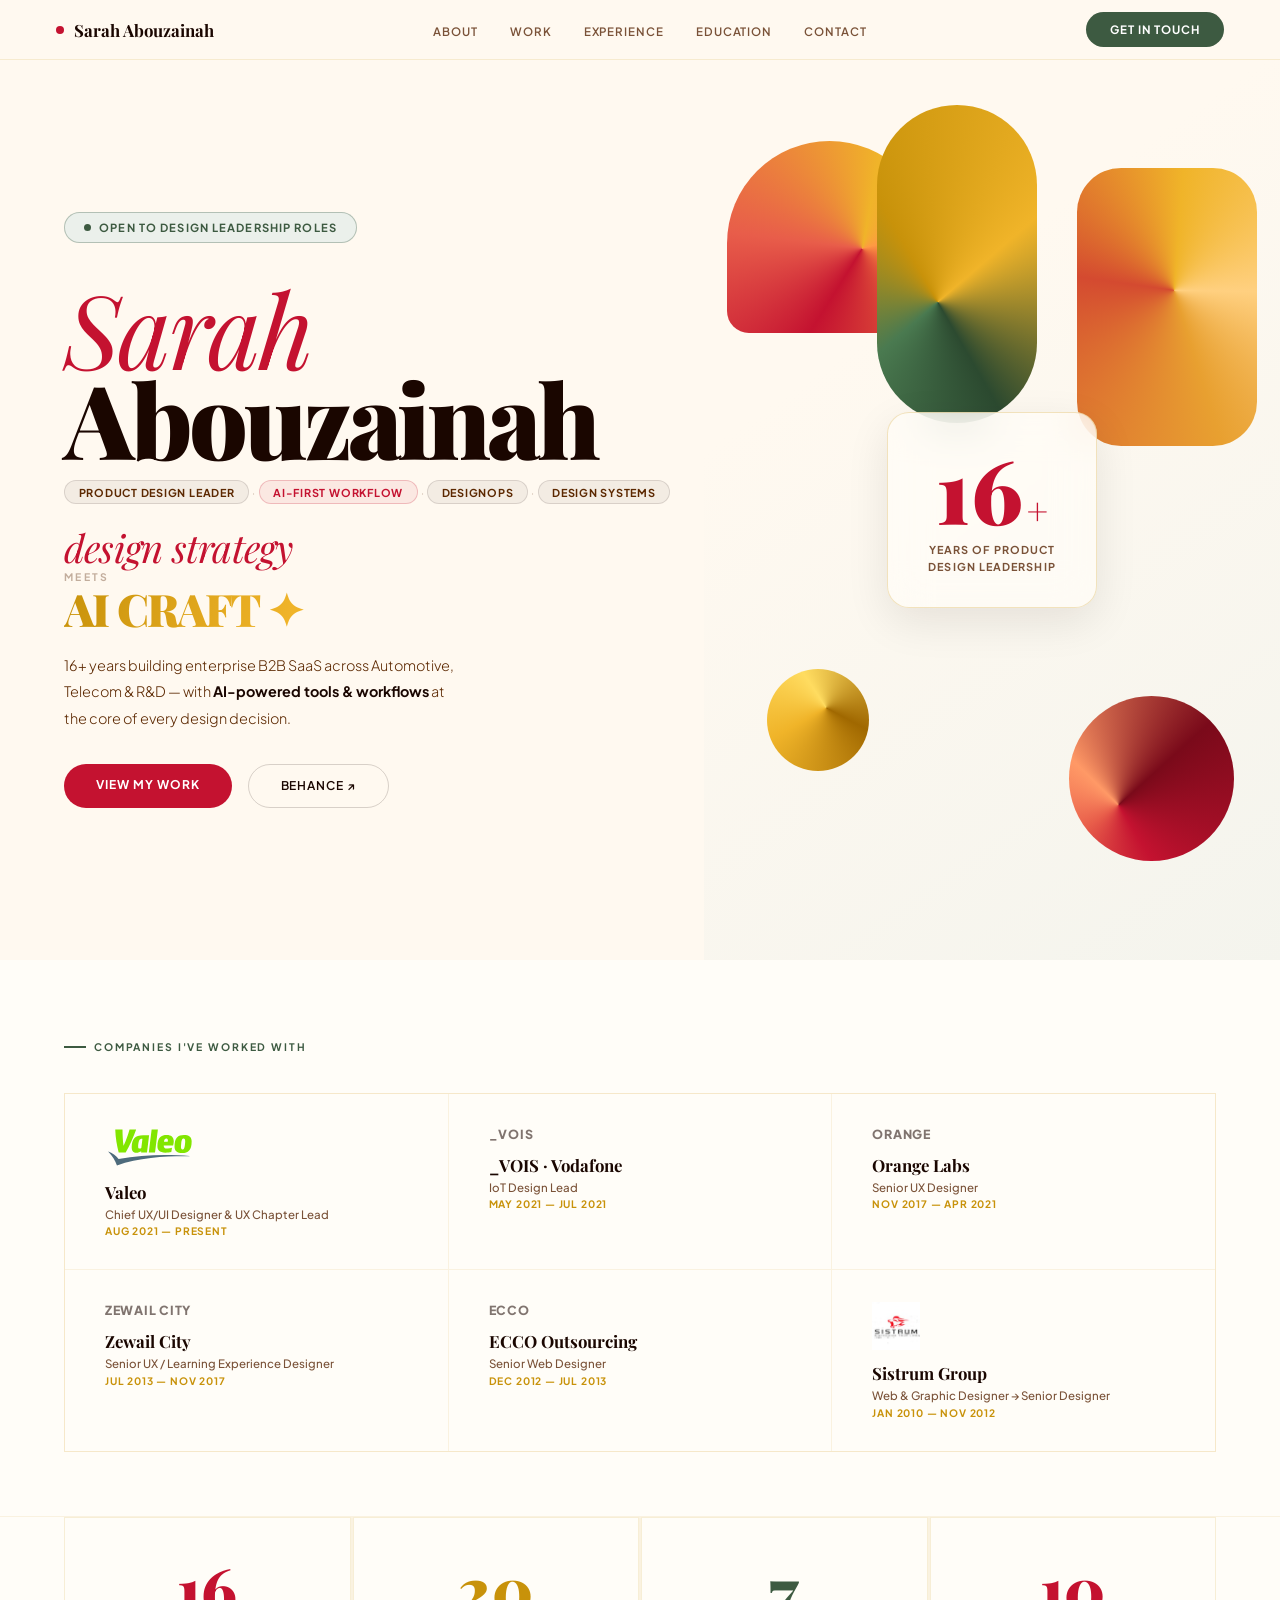
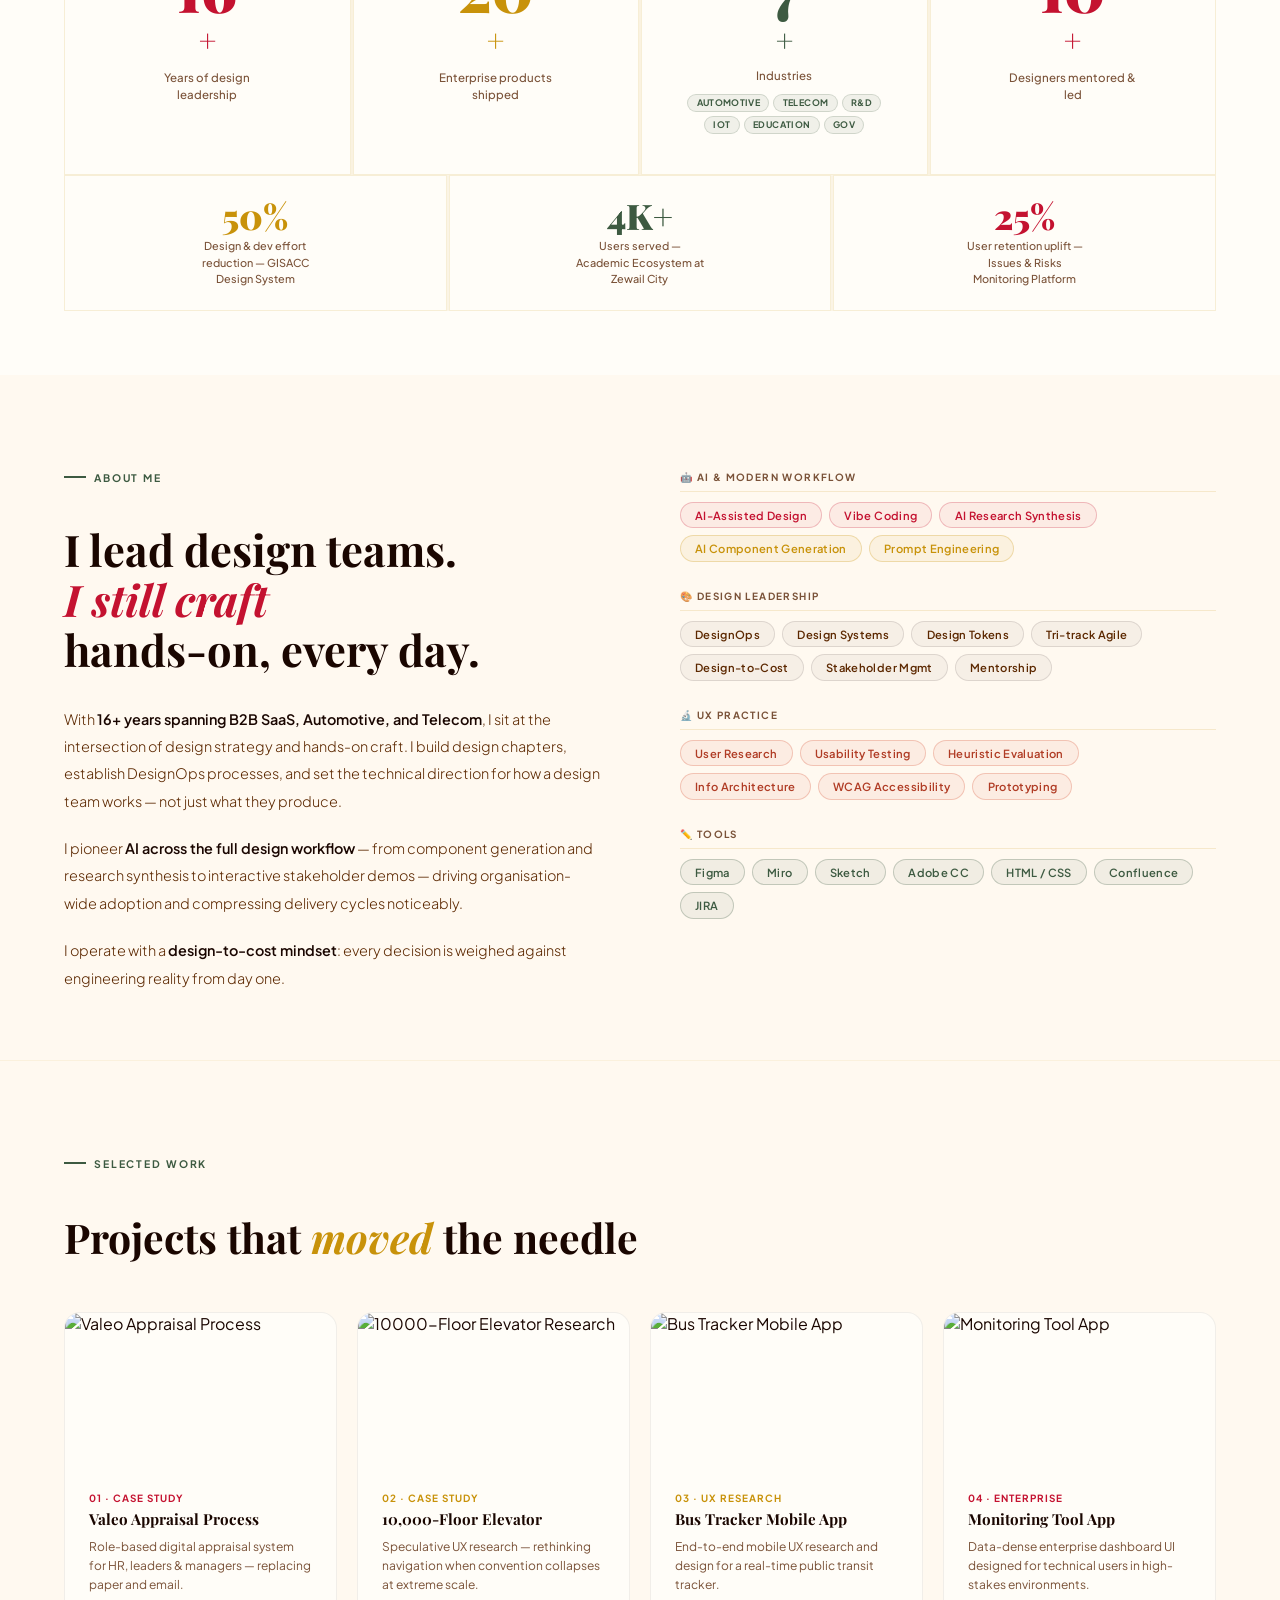
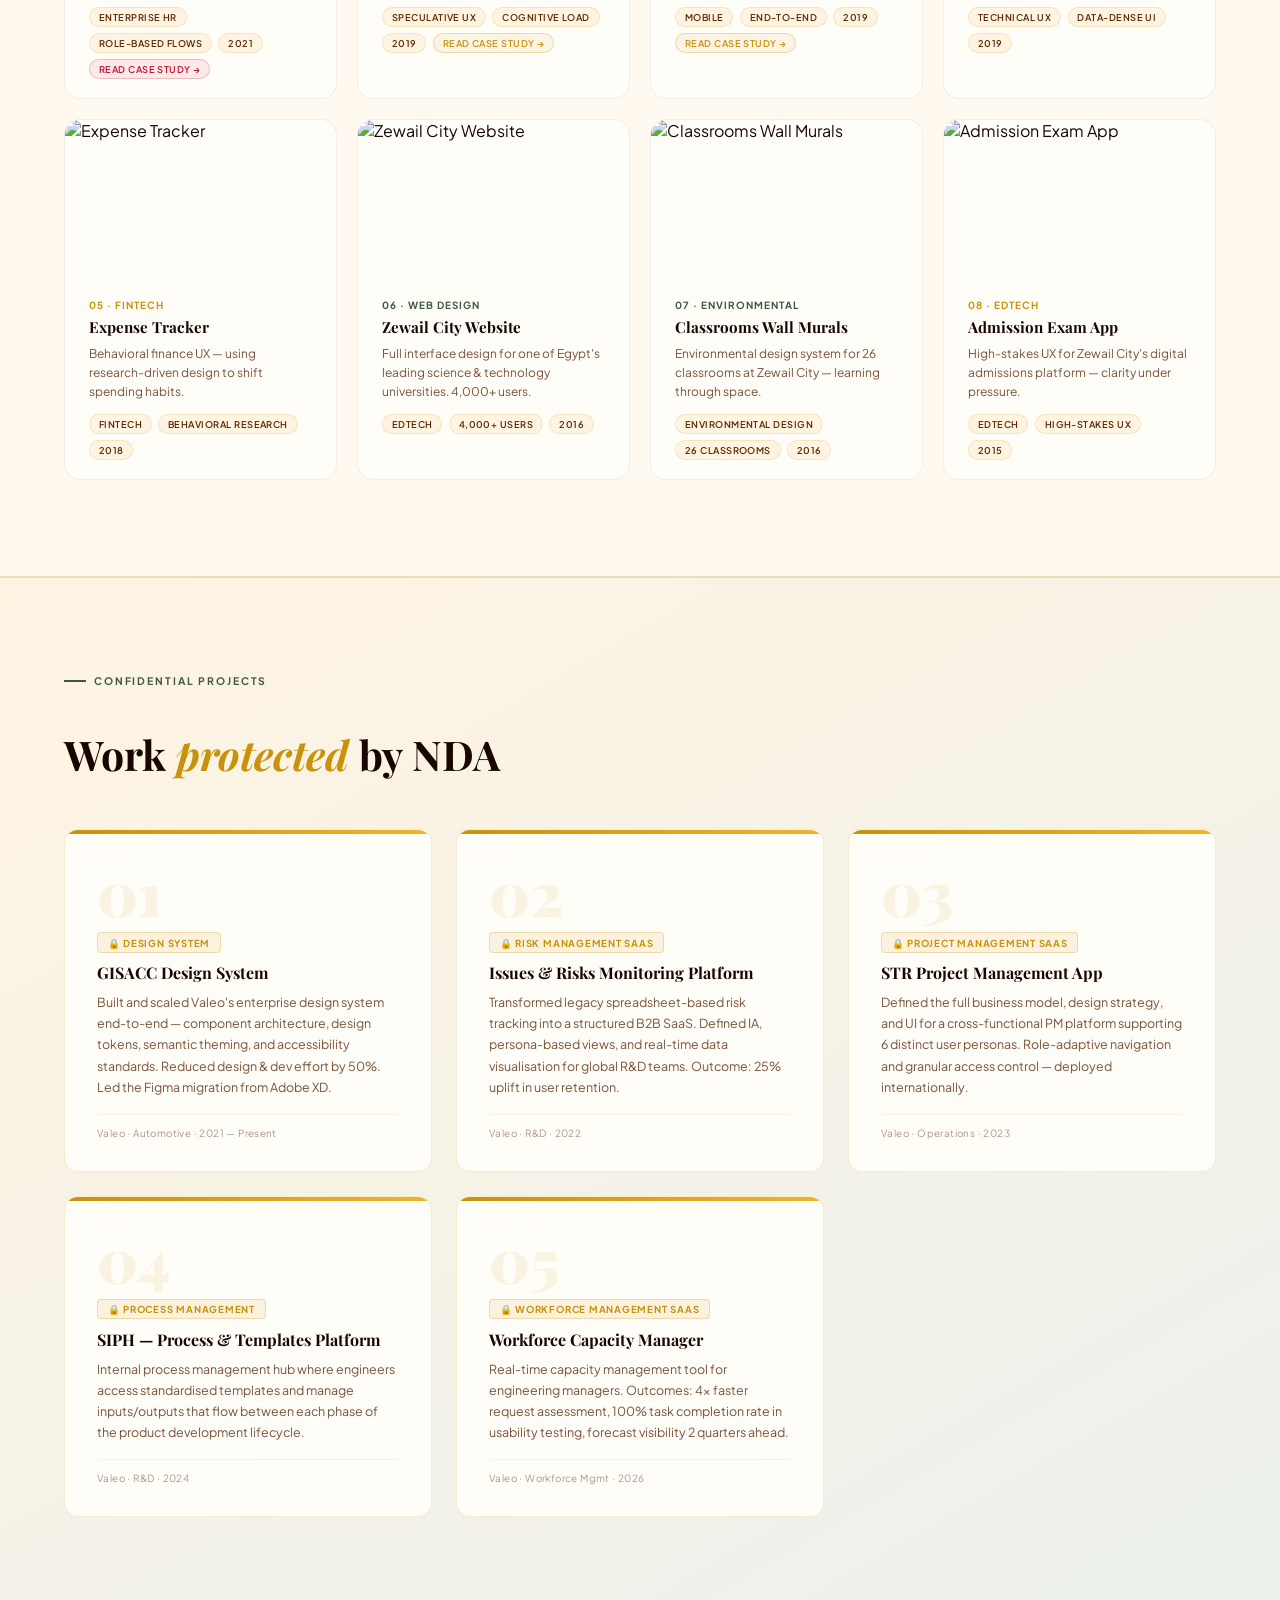
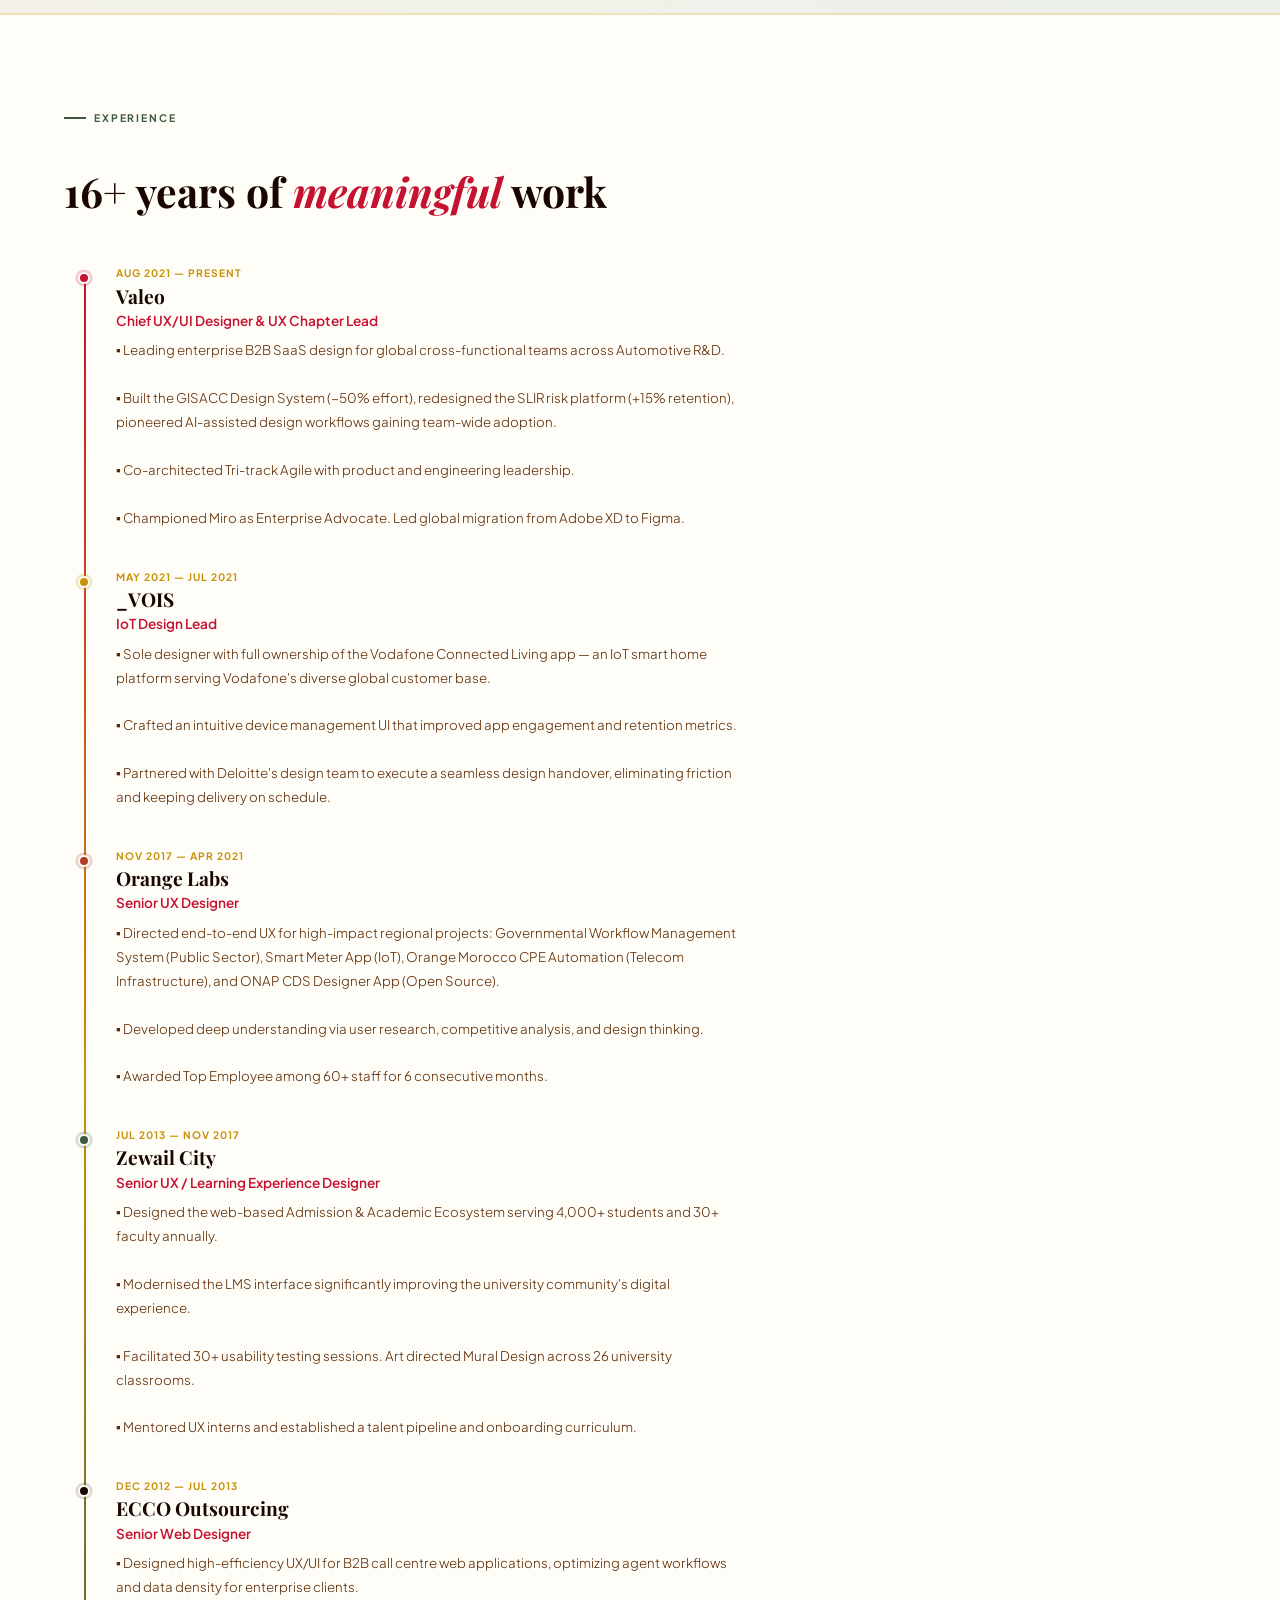
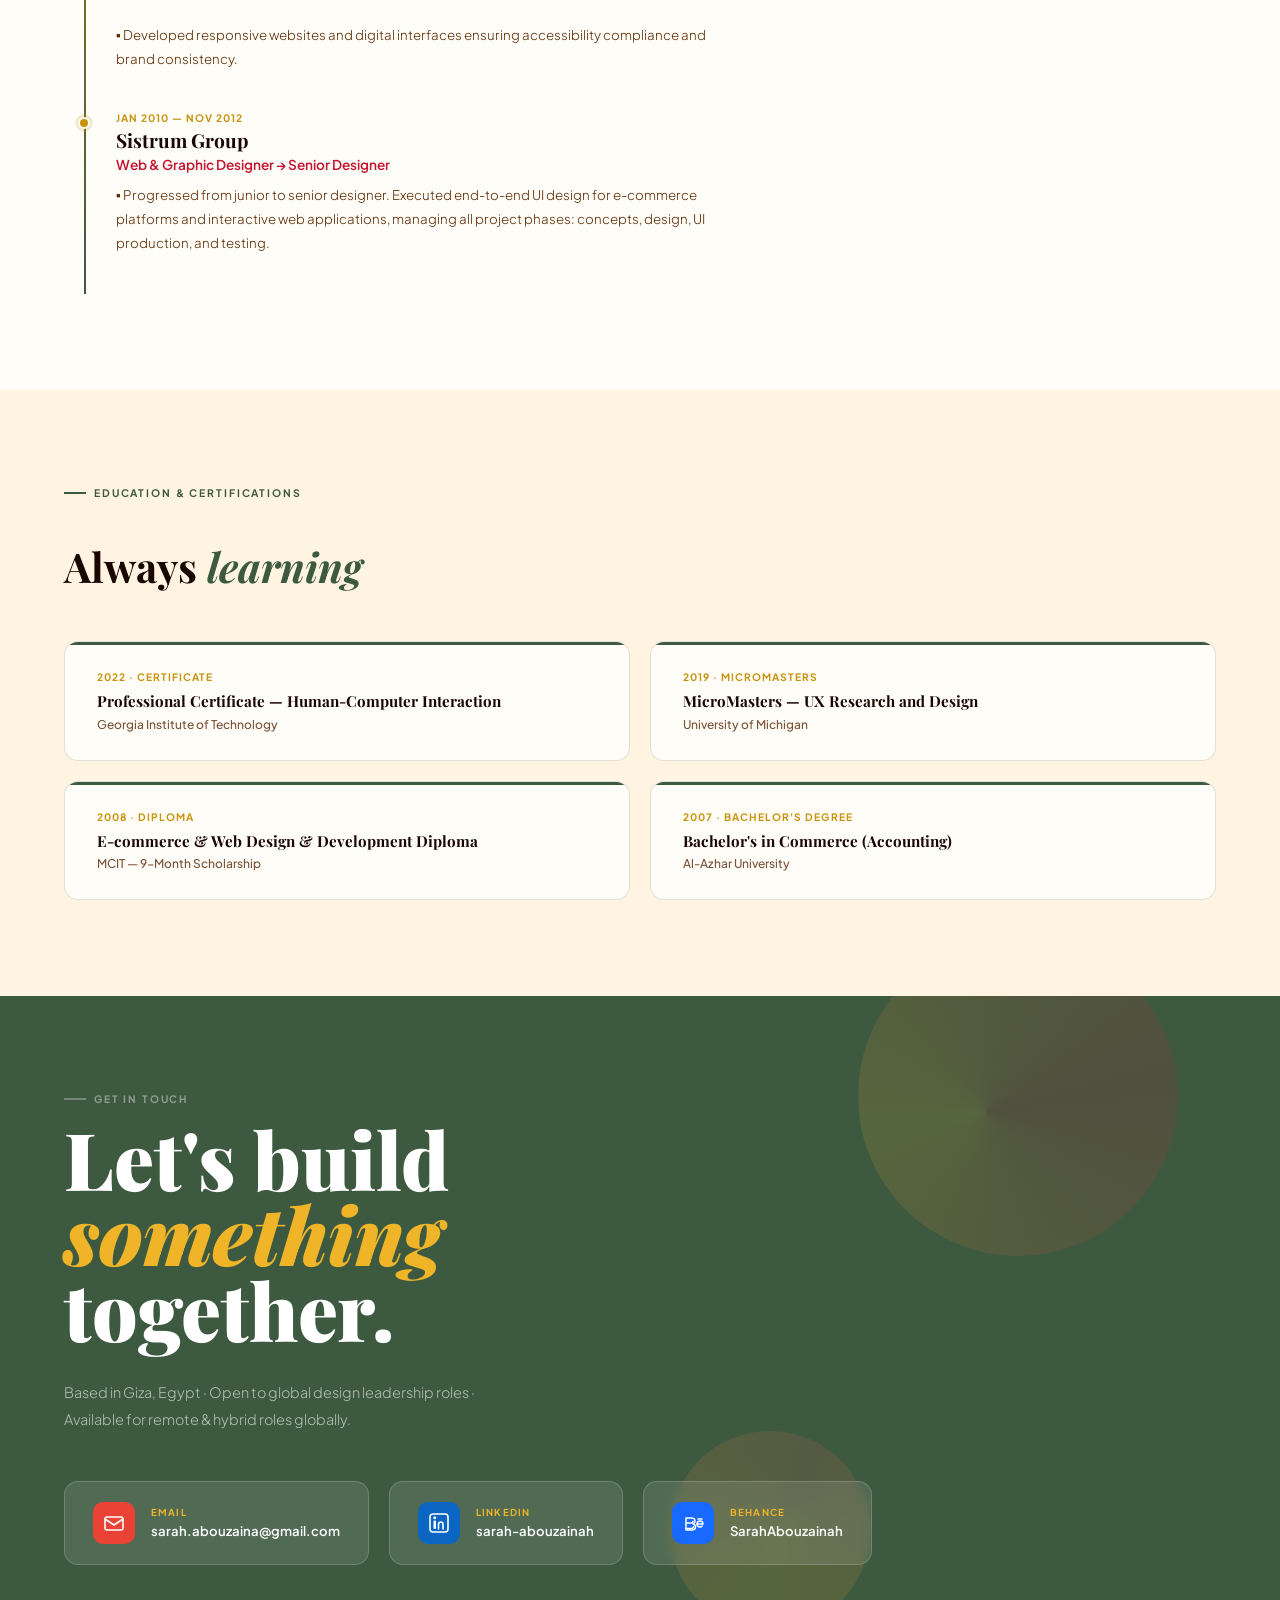
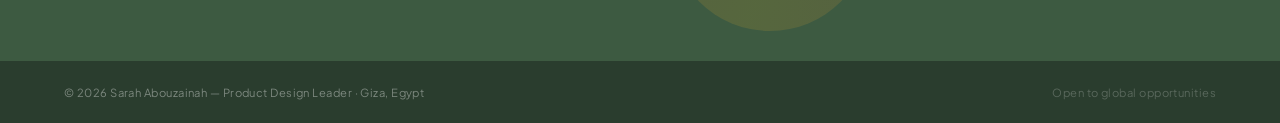
==== index.html @ 413bf553 "Added Google Analytics" ====
<!DOCTYPE html>
<html lang="en">
<head>
<meta charset="UTF-8">
<meta name="viewport" content="width=device-width, initial-scale=1.0">
<title>Sarah Abouzainah — Product Design Leader</title>
<!-- Google Analytics -->
<script async src="https://www.googletagmanager.com/gtag/js?id=G-VXHC5RNFQE"></script>
<script>
  window.dataLayer = window.dataLayer || [];
  function gtag(){dataLayer.push(arguments);}
  gtag('js', new Date());
  gtag('config', 'G-VXHC5RNFQE');
</script>
<link rel="icon" type="image/svg+xml" href="data:image/svg+xml,%3Csvg xmlns='http://www.w3.org/2000/svg' viewBox='0 0 64 64'%3E%3Crect width='64' height='64' rx='14' fill='%231A0600'/%3E%3Cellipse cx='20' cy='22' rx='10' ry='9' fill='%23C41230' opacity='.9'/%3E%3Cellipse cx='44' cy='18' rx='7' ry='12' rx='7' fill='%23C8920A' opacity='.85'/%3E%3Ccircle cx='48' cy='44' r='8' fill='%233D5A41' opacity='.9'/%3E%3Ctext x='32' y='44' font-family='Georgia,serif' font-size='22' font-weight='900' fill='%23FFFDF8' text-anchor='middle' letter-spacing='-1'%3ESA%3C/text%3E%3C/svg%3E">
<link href="https://fonts.googleapis.com/css2?family=Playfair+Display:ital,wght@0,400;0,700;0,900;1,400;1,700&family=Plus+Jakarta+Sans:wght@300;400;500;600;700;800&display=swap" rel="stylesheet">
<style>
*,*::before,*::after{box-sizing:border-box;margin:0;padding:0}
html{scroll-behavior:smooth;-webkit-font-smoothing:antialiased}
:root{
  --cr:#C41230;--cr2:#8B0D21;
  --cg:#C8920A;--cg2:#F0B429;
  --cs:#3D5A41;--cs2:#5A7D5F;--csl:#EBF0EB;
  --bg:#FFF9F0;--bg2:#FFF4E2;--bg3:#FFE8C8;
  --ck:#1A0600;--km:#5C2800;--kl:#7A5238;--wh:#FFFDF8
}
body{font-family:'Plus Jakarta Sans',sans-serif;background:var(--bg);color:var(--ck);overflow-x:hidden}
nav{position:sticky;top:0;z-index:200;height:60px;display:flex;align-items:center;justify-content:space-between;padding:0 3.5rem;background:rgba(255,249,240,.97);backdrop-filter:blur(20px);border-bottom:1px solid rgba(200,146,10,.14)}
.nl{font-family:'Playfair Display',serif;font-size:1.05rem;font-weight:700;color:var(--ck);display:flex;align-items:center;gap:10px}
.nd{width:8px;height:8px;background:var(--cr);border-radius:50%;animation:pulse 2s infinite}
@keyframes pulse{0%,100%{opacity:1;transform:scale(1)}50%{opacity:.4;transform:scale(.7)}}
nav ul{display:flex;list-style:none}
nav ul a{font-size:.72rem;font-weight:600;color:var(--kl);text-decoration:none;padding:.4rem 1rem;letter-spacing:.08em;text-transform:uppercase;transition:color .2s}
nav ul a:hover{color:var(--cr)}
.btn-green{background:var(--cs);color:#fff;font-size:.72rem;font-weight:700;letter-spacing:.08em;text-transform:uppercase;padding:.6rem 1.5rem;border-radius:100px;text-decoration:none;transition:all .2s;cursor:pointer;border:none}
.btn-green:hover{background:var(--cs2);transform:translateY(-1px)}

/* HERO */
#hero{min-height:100vh;padding-top:0;display:grid;grid-template-columns:55% 45%;position:relative;background:var(--bg)}
.hl{display:flex;flex-direction:column;justify-content:center;padding:4rem 2rem 4rem 4rem;position:relative;z-index:2}
.hbadge{display:inline-flex;align-items:center;gap:8px;background:var(--csl);border:1.5px solid rgba(61,90,65,.32);padding:.45rem 1.2rem;border-radius:100px;font-size:.7rem;font-weight:700;color:var(--cs);letter-spacing:.1em;text-transform:uppercase;margin-bottom:2.5rem;width:fit-content}
.ht{margin-bottom:1.5rem;line-height:.9}
.t1{font-family:'Playfair Display',serif;font-size:clamp(4.2rem,8.5vw,8.8rem);font-weight:900;color:var(--ck);letter-spacing:-.04em;display:block}
.t2{font-family:'Playfair Display',serif;font-size:clamp(2.6rem,5.2vw,5.4rem);font-weight:400;font-style:italic;color:var(--cr);letter-spacing:-.02em;display:block}
.t3{font-family:'Playfair Display',serif;font-size:clamp(1.7rem,3vw,3.3rem);font-weight:700;-webkit-text-stroke:2px var(--ck);color:transparent;letter-spacing:-.02em;display:block}
.t4{font-family:'Playfair Display',serif;font-size:clamp(2.8rem,6.2vw,6.8rem);font-weight:900;letter-spacing:-.04em;display:block;background:linear-gradient(110deg,var(--cg),var(--cg2) 38%,var(--cg));-webkit-background-clip:text;-webkit-text-fill-color:transparent;background-clip:text}
/* NAME block */
.hname{line-height:.88;margin-bottom:1.1rem}
.hn1{font-family:'Playfair Display',serif;font-size:clamp(3.8rem,8vw,8.4rem);font-weight:400;font-style:italic;color:var(--cr);display:block;letter-spacing:-.03em}
.hn2{font-family:'Playfair Display',serif;font-size:clamp(3.8rem,8vw,8.4rem);font-weight:900;color:var(--ck);display:block;letter-spacing:-.04em;-webkit-text-stroke:0}
/* ROLE strip */
.hrole-strip{display:flex;flex-wrap:wrap;align-items:center;gap:.45rem .2rem;margin-bottom:1.5rem}
.hrtag{font-size:.68rem;font-weight:700;letter-spacing:.07em;text-transform:uppercase;padding:.28rem .85rem;border-radius:100px;background:rgba(26,6,0,.05);border:1.5px solid rgba(26,6,0,.12);color:var(--km)}
.hrtag-ai{background:rgba(196,18,48,.07);border-color:rgba(196,18,48,.22);color:var(--cr)}
.hrdot{color:var(--kl);font-size:.7rem;opacity:.4}
/* shrink decorative tagline */
.ht{margin-bottom:1.25rem;line-height:1}
.hsub{font-size:.9rem;color:var(--km);line-height:1.85;max-width:390px;margin-bottom:2rem;font-weight:300}
.hact{display:flex;gap:1rem}
.bp{background:var(--cr);color:#fff;font-size:.75rem;font-weight:700;letter-spacing:.08em;text-transform:uppercase;padding:.85rem 2rem;border-radius:100px;text-decoration:none;transition:all .3s}
.bp:hover{background:var(--cr2);transform:translateY(-2px)}
.bs{background:transparent;color:var(--ck);font-size:.75rem;font-weight:600;letter-spacing:.08em;text-transform:uppercase;padding:.85rem 2rem;border-radius:100px;text-decoration:none;border:1.5px solid rgba(26,6,0,.17);transition:all .3s}
.bs:hover{border-color:var(--cs);color:var(--cs)}
.hr{position:relative;display:flex;align-items:center;justify-content:center;overflow:hidden;background:linear-gradient(145deg,var(--bg) 30%,rgba(235,240,235,.55))}
.blob{position:absolute;will-change:transform}
.b1{width:205px;height:192px;border-radius:103px 103px 22px 22px;background:conic-gradient(from 212deg at 66% 56%,#C41230 0%,#E85D4A 18%,#F0B429 44%,#FF9944 62%,#C41230 100%);top:9%;left:4%;animation:bf1 9s ease-in-out infinite}
@keyframes bf1{0%,100%{transform:translateY(0) rotate(0deg)}38%{transform:translateY(-18px) rotate(4deg)}72%{transform:translateY(9px) rotate(-2.5deg)}}
.b2{width:160px;height:318px;border-radius:80px;background:conic-gradient(from 150deg at 38% 62%,#2C4A30 0%,#4A7A50 22%,#C8920A 50%,#F0B429 72%,#2C4A30 100%);top:5%;left:30%;animation:bf2 13s ease-in-out infinite}
@keyframes bf2{0%,100%{transform:translateY(0) rotate(0deg) scale(1)}42%{transform:translateY(-24px) rotate(-5deg) scale(1.02)}78%{transform:translateY(11px) rotate(3.5deg) scale(.97)}}
.b3{width:180px;height:278px;border-radius:44px;background:conic-gradient(from 278deg at 54% 44%,#D44A30 0%,#F0B429 24%,#FFD080 48%,#E8A030 68%,#D44A30 100%);top:12%;right:4%;animation:bf3 11s ease-in-out infinite 1.8s}
@keyframes bf3{0%,100%{transform:translateY(0) rotate(0deg)}45%{transform:translateY(-16px) rotate(-3.5deg)}82%{transform:translateY(7px) rotate(2deg)}}
.b4{width:165px;height:165px;border-radius:50%;background:conic-gradient(from 48deg at 30% 66%,#7A0A1A 0%,#C41230 28%,#E85D4A 52%,#FF9966 74%,#7A0A1A 100%);bottom:11%;right:8%;animation:bf4 8s ease-in-out infinite 3.2s}
@keyframes bf4{0%,100%{transform:translateY(0) scale(1)}52%{transform:translateY(-22px) scale(1.05)}}
.b5{width:102px;height:102px;border-radius:50%;background:conic-gradient(from 118deg at 58% 38%,#A06800 0%,#F0B429 34%,#FFDC60 58%,#A06800 100%);bottom:21%;left:11%;animation:bf5 7s ease-in-out infinite .8s}
@keyframes bf5{0%,100%{transform:translateY(0) rotate(0deg)}35%{transform:translateY(-14px) rotate(16deg)}70%{transform:translateY(6px) rotate(-9deg)}}
.blob-stat{position:relative;z-index:10;background:rgba(255,253,248,.76);backdrop-filter:blur(20px);padding:2rem 2.5rem;border-radius:22px;border:1px solid rgba(200,146,10,.24);box-shadow:0 14px 44px rgba(26,6,0,.09);text-align:center}
.bs-n{font-family:'Playfair Display',serif;font-size:5.5rem;font-weight:900;color:var(--cr);line-height:1;display:flex;align-items:baseline;gap:.2rem;justify-content:center}
.bs-n sup{font-size:2.3rem}
.bs-l{font-size:.68rem;font-weight:700;color:var(--kl);letter-spacing:.1em;text-transform:uppercase;margin-top:.5rem;line-height:1.6}

/* COMPANIES */
#companies{background:var(--wh);padding:5rem 4rem 4rem;border-bottom:1px solid rgba(200,146,10,.1)}
#stats{background:var(--wh);padding:0 4rem 4rem}
.sec-label{display:flex;align-items:center;gap:8px;font-size:.65rem;font-weight:700;letter-spacing:.18em;text-transform:uppercase;color:var(--cs);margin-bottom:2.5rem}
.sec-label::before{content:'';width:22px;height:2px;background:var(--cs)}
.cg-grid{display:grid;grid-template-columns:repeat(3,1fr);gap:1px;background:rgba(200,146,10,.1);border:1px solid rgba(200,146,10,.1)}
.cg-item{background:var(--wh);padding:2rem 2.5rem;transition:background .3s;position:relative;overflow:hidden}
.cg-item::before{content:'';position:absolute;top:0;left:0;width:3px;height:100%;background:var(--cg);transform:scaleY(0);transition:transform .3s;transform-origin:top}
.cg-item:hover{background:var(--bg2)}.cg-item:hover::before{transform:scaleY(1)}
.cg-name{font-family:'Playfair Display',serif;font-size:1.05rem;font-weight:700;color:var(--ck);margin-bottom:.25rem}
.cg-role{font-size:.72rem;color:var(--kl);font-weight:500;margin-bottom:.15rem}
.cg-period{font-size:.64rem;font-weight:700;letter-spacing:.08em;text-transform:uppercase;color:var(--cg)}

/* STATS */
#stats{background:var(--wh);padding:0 4rem 4rem}
.sg{display:grid;grid-template-columns:repeat(4,1fr);gap:2px;background:rgba(200,146,10,.1)}
.sc{background:var(--wh);padding:2.5rem 2rem;text-align:center;transition:background .3s;position:relative;overflow:hidden;border:1px solid rgba(200,146,10,.14)}
.sc::before{content:'';position:absolute;top:0;left:0;right:0;height:3px;background:var(--cg);transform:scaleX(0);transition:transform .3s}
.sc:hover{background:var(--bg2)}.sc:hover::before{transform:scaleX(1)}
.sn{font-family:'Playfair Display',serif;font-size:3.8rem;font-weight:900;line-height:1;margin-bottom:.4rem;display:block}
.sn.r{color:var(--cr)}.sn.g{color:var(--cg)}.sn.s{color:var(--cs)}
.sl{font-size:.72rem;color:var(--kl);line-height:1.5;font-weight:500;max-width:130px;margin:0 auto}
.ind-tags{display:flex;flex-wrap:wrap;gap:4px;justify-content:center;margin-top:.6rem}
.ind-tag{font-size:.56rem;font-weight:700;letter-spacing:.04em;text-transform:uppercase;padding:.16rem .52rem;border-radius:100px;background:rgba(61,90,65,.08);color:var(--cs);border:1px solid rgba(61,90,65,.18)}

/* ABOUT */
#about{background:var(--bg);padding:6rem 4rem 3rem;position:relative;overflow:hidden}
.about-grid{display:grid;grid-template-columns:1fr 1fr;gap:5rem}
.about-process{margin-top:3rem;padding-top:2.5rem;border-top:1px solid rgba(200,146,10,.12)}
.ah{font-family:'Playfair Display',serif;font-size:clamp(2rem,3.4vw,3.4rem);font-weight:700;line-height:1.15;color:var(--ck);margin-bottom:2rem}
.ah em{font-style:italic;color:var(--cr)}
.ap{font-size:.9rem;color:var(--km);line-height:1.9;margin-bottom:1.25rem;font-weight:300}
.ap strong{color:var(--ck);font-weight:600}
.process{display:flex;gap:.5rem;align-items:flex-start;margin-top:2.5rem;flex-wrap:wrap}
.ps{display:flex;flex-direction:column;align-items:center;gap:.35rem}
.pi{width:48px;height:48px;border-radius:50%;display:flex;align-items:center;justify-content:center;font-size:1.18rem;transition:transform .2s}
.ps:hover .pi{transform:scale(1.12)}
.plb{font-size:.56rem;font-weight:700;letter-spacing:.06em;text-transform:uppercase;color:var(--kl);text-align:center}
.wv{fill:none;stroke:var(--cg2);stroke-width:1.4}
.pg{display:flex;flex-wrap:wrap;gap:.45rem;margin-top:.65rem}
.pill{padding:.32rem .88rem;border-radius:100px;font-size:.7rem;font-weight:600;letter-spacing:.03em;border:1.5px solid}
.pr{background:rgba(196,18,48,.06);border-color:rgba(196,18,48,.24);color:var(--cr)}
.pg2{background:rgba(200,146,10,.07);border-color:rgba(200,146,10,.26);color:var(--cg)}
.pk{background:rgba(26,6,0,.04);border-color:rgba(26,6,0,.11);color:var(--km)}
.pc2{background:rgba(212,74,48,.07);border-color:rgba(212,74,48,.26);color:#B03C25}
.psg{background:rgba(61,90,65,.07);border-color:rgba(61,90,65,.26);color:var(--cs)}
.glabel{font-size:.62rem;font-weight:700;letter-spacing:.14em;text-transform:uppercase;color:var(--kl);margin-bottom:.65rem;border-bottom:1px solid rgba(200,146,10,.16);padding-bottom:.5rem}
/* TRAITS */
.traits{display:grid;grid-template-columns:repeat(3,1fr);gap:1px;background:rgba(200,146,10,.12);border:1px solid rgba(200,146,10,.12);border-radius:14px;overflow:hidden;margin-top:3rem}
.trait{background:var(--wh);padding:1.5rem 1.75rem;position:relative;transition:background .3s}
.trait:hover{background:var(--bg2)}
.trait-icon{font-size:1.5rem;display:block;margin-bottom:.7rem}
.trait-title{font-family:'Playfair Display',serif;font-size:1rem;font-weight:700;color:var(--ck);margin-bottom:.4rem;line-height:1.2}
.trait-desc{font-size:.75rem;color:var(--kl);line-height:1.65;font-weight:400}
.trait::before{content:'';position:absolute;top:0;left:0;right:0;height:3px;background:var(--cg);transform:scaleX(0);transition:transform .3s;transform-origin:left}
.trait:hover::before{transform:scaleX(1)}

/* WORK */
#work{background:var(--bg);padding:6rem 4rem;border-top:1px solid rgba(200,146,10,.08)}
.wg{display:grid;grid-template-columns:repeat(4,1fr);gap:1.25rem;margin-top:3rem}
.wc{border-radius:16px;overflow:hidden;cursor:pointer;transition:all .3s;border:1.5px solid rgba(26,6,0,.06);background:var(--wh);text-decoration:none;color:inherit;display:block}
.wc:hover{transform:translateY(-7px);box-shadow:0 22px 48px rgba(26,6,0,.1)}
.wi{height:160px;display:flex;align-items:center;justify-content:center;overflow:hidden}
.wi img{width:100%;height:100%;object-fit:cover;display:block;transition:transform .4s}
.wc:hover .wi img{transform:scale(1.04)}
.wb{padding:1.2rem 1.5rem;background:var(--wh)}
.wcat{font-size:.62rem;font-weight:700;letter-spacing:.1em;text-transform:uppercase;margin-bottom:.4rem}
.wtit{font-family:'Playfair Display',serif;font-size:.95rem;font-weight:700;color:var(--ck);margin-bottom:.4rem;line-height:1.3}
.wdesc{font-size:.75rem;color:var(--kl);line-height:1.6}
.wtags{display:flex;gap:.4rem;flex-wrap:wrap;margin-top:.8rem}
.wtag{font-size:.58rem;font-weight:600;letter-spacing:.05em;text-transform:uppercase;padding:.18rem .55rem;border-radius:100px;background:var(--bg2);color:var(--km);border:1px solid rgba(200,146,10,.16)}
.wcat.cr{color:var(--cr)}.wcat.cg{color:var(--cg)}.wcat.cc{color:#B03C25}.wcat.cs{color:var(--cs)}

/* NDA */
#nda{background:linear-gradient(150deg,var(--bg2),var(--csl));padding:6rem 4rem;border-top:2px solid rgba(200,146,10,.2);border-bottom:2px solid rgba(200,146,10,.2)}
.ng{display:grid;grid-template-columns:repeat(3,1fr);gap:1.5rem;margin-top:3rem}
.nc2{background:var(--wh);padding:2rem;border-radius:14px;border:1px solid rgba(200,146,10,.16);transition:all .3s;position:relative;overflow:hidden}
.nc2::before{content:'';position:absolute;top:0;left:0;right:0;height:4px;background:linear-gradient(90deg,var(--cg),var(--cg2))}
.nc2:hover{transform:translateY(-4px);box-shadow:0 14px 32px rgba(200,146,10,.12)}
.nn{font-family:'Playfair Display',serif;font-size:3.8rem;font-weight:900;color:rgba(200,146,10,.09);line-height:1;margin-bottom:.4rem}
.nb{display:inline-flex;align-items:center;gap:5px;background:rgba(200,146,10,.1);border:1px solid rgba(200,146,10,.26);color:var(--cg);font-size:.6rem;font-weight:700;letter-spacing:.08em;text-transform:uppercase;padding:.2rem .6rem;border-radius:4px;margin-bottom:.65rem}
.ntit{font-family:'Playfair Display',serif;font-size:1rem;font-weight:700;color:var(--ck);margin-bottom:.5rem;line-height:1.3}
.nd2{font-size:.78rem;color:var(--kl);line-height:1.7;margin-bottom:1rem}
.nf{font-size:.62rem;color:var(--kl);opacity:.6;letter-spacing:.04em;border-top:1px solid rgba(200,146,10,.16);padding-top:.75rem}

/* EXPERIENCE */
#exp{background:var(--wh);padding:6rem 4rem}
.etl{position:relative;padding-left:0;max-width:850px;margin-top:3rem}
.etl::before{content:'';position:absolute;left:20px;top:8px;bottom:0;width:2px;background:linear-gradient(to bottom,var(--cr),var(--cg),var(--cs))}
.ei{position:relative;padding:0 0 2.5rem 52px}
.edot{position:absolute;left:14px;top:6px;width:12px;height:12px;border-radius:50%;border:2px solid var(--wh)}
.edot.r{background:var(--cr);box-shadow:0 0 0 2.5px rgba(196,18,48,.22)}
.edot.g{background:var(--cg);box-shadow:0 0 0 2.5px rgba(200,146,10,.22)}
.edot.c{background:#B03C25;box-shadow:0 0 0 2.5px rgba(176,60,37,.22)}
.edot.s{background:var(--cs);box-shadow:0 0 0 2.5px rgba(61,90,65,.22)}
.edot.k{background:var(--ck);box-shadow:0 0 0 2.5px rgba(26,6,0,.15)}
.ep{font-size:.64rem;font-weight:700;color:var(--cg);letter-spacing:.1em;text-transform:uppercase;margin-bottom:.2rem}
.eco{font-family:'Playfair Display',serif;font-size:1.2rem;font-weight:700;color:var(--ck);margin-bottom:.2rem}
.er{font-size:.85rem;font-weight:600;color:var(--cr);margin-bottom:.6rem}
.ed{font-size:.83rem;color:var(--km);line-height:1.8;font-weight:300;max-width:630px}

/* EDUCATION */
#edu{background:var(--bg2);padding:6rem 4rem}
.eg{display:grid;grid-template-columns:repeat(2,1fr);gap:1.25rem;margin-top:3rem}
.ec{background:var(--wh);padding:1.75rem 2rem;border-radius:14px;border:1px solid rgba(61,90,65,.16);transition:all .3s;position:relative;overflow:hidden}
.ec::before{content:'';position:absolute;top:0;left:0;right:0;height:3px;background:var(--cs)}
.ec:hover{transform:translateY(-3px);box-shadow:0 12px 28px rgba(61,90,65,.09)}
.ec-logo{height:36px;max-width:120px;object-fit:contain;display:block;margin-bottom:.9rem}
.ey{font-size:.64rem;font-weight:700;letter-spacing:.1em;text-transform:uppercase;color:var(--cg);margin-bottom:.5rem}
.etitle{font-family:'Playfair Display',serif;font-size:.95rem;font-weight:700;color:var(--ck);margin-bottom:.3rem;line-height:1.35}
.einst{font-size:.75rem;color:var(--kl);font-weight:500}

/* CONTACT */
#contact{background:var(--cs);padding:6rem 4rem;position:relative;overflow:hidden}
.cb1,.cb2{position:absolute;pointer-events:none;border-radius:50%;opacity:.14}
.cb1{width:320px;height:320px;background:conic-gradient(from 80deg at 40% 55%,#C41230,#F0B429,#C41230);top:-60px;right:8%}
.cb2{width:200px;height:200px;background:conic-gradient(from 200deg at 60% 40%,#F0B429,#E85D4A,#F0B429);bottom:30px;right:32%}
.ch{font-family:'Playfair Display',serif;font-size:clamp(2.8rem,6.2vw,6.2rem);font-weight:900;line-height:.95;color:#fff;margin-bottom:2rem;position:relative;z-index:1}
.ch em{font-style:italic;color:var(--cg2)}
.csub{font-size:.9rem;color:rgba(255,255,255,.62);line-height:1.85;max-width:460px;margin-bottom:3rem;font-weight:300;position:relative;z-index:1}
.clinks{display:flex;gap:1.25rem;flex-wrap:wrap;position:relative;z-index:1}
.cl{display:flex;align-items:center;gap:1rem;padding:1.25rem 1.75rem;background:rgba(255,255,255,.1);border:1px solid rgba(255,255,255,.17);border-radius:14px;text-decoration:none;transition:all .3s;backdrop-filter:blur(6px)}
.cl:hover{background:rgba(255,255,255,.18);transform:translateY(-3px)}
.cl-icon{width:42px;height:42px;border-radius:10px;display:flex;align-items:center;justify-content:center;flex-shrink:0}
.cl-text{display:flex;flex-direction:column}
.cll{font-size:.6rem;font-weight:700;letter-spacing:.12em;text-transform:uppercase;color:var(--cg2);margin-bottom:.25rem}
.clv{font-size:.82rem;font-weight:600;color:#fff}
footer{background:#2A3D2E;padding:1.5rem 4rem;display:flex;align-items:center;justify-content:space-between;flex-wrap:wrap;gap:.5rem}
footer p{font-size:.7rem;color:rgba(255,255,255,.38);letter-spacing:.04em}

/* SCROLL REVEAL */
.rv{opacity:0;transform:translateY(28px);transition:opacity .75s ease,transform .75s ease}
.rv.vis{opacity:1;transform:translateY(0)}
.rv1{transition-delay:.12s}.rv2{transition-delay:.24s}.rv3{transition-delay:.36s}

/* ═══ CASE STUDY ═══ */
#cs-appraisal{display:none;background:var(--bg)}
.cs-topnav{position:sticky;top:0;z-index:300;background:rgba(255,249,240,.97);backdrop-filter:blur(20px);border-bottom:1px solid rgba(200,146,10,.14);padding:0 3.5rem;height:60px;display:flex;align-items:center;justify-content:space-between}
.cs-back-btn{display:inline-flex;align-items:center;gap:.6rem;background:transparent;border:1.5px solid rgba(26,6,0,.15);color:var(--kl);font-size:.72rem;font-weight:700;letter-spacing:.08em;text-transform:uppercase;padding:.5rem 1.2rem;border-radius:100px;cursor:pointer;transition:all .2s;font-family:'Plus Jakarta Sans',sans-serif}
.cs-back-btn:hover{border-color:var(--cs);color:var(--cs)}
.cs-topnav-title{font-family:'Playfair Display',serif;font-size:.95rem;font-weight:700;color:var(--ck)}
.cs-hero{background:var(--ck);color:#fff;padding:5rem 5rem 4rem}
.cs-dot{font-size:.72rem;font-weight:700;letter-spacing:.1em;text-transform:uppercase;color:var(--cg2);margin-bottom:1.5rem;display:flex;align-items:center;gap:.5rem}
.cs-hero h1{font-family:'Playfair Display',serif;font-size:clamp(3rem,6vw,6rem);font-weight:900;line-height:.95;color:#fff;margin-bottom:1.5rem}
.cs-hero h1 em{color:var(--cg2);font-style:italic}
.cs-hero-sub{font-size:1rem;color:rgba(255,255,255,.62);line-height:1.85;max-width:640px;margin-bottom:2rem;font-weight:300}
.cs-tags{display:flex;flex-wrap:wrap;gap:.5rem}
.cs-tag{font-size:.65rem;font-weight:700;letter-spacing:.06em;text-transform:uppercase;padding:.28rem .8rem;border-radius:100px;border:1px solid rgba(255,255,255,.22);color:rgba(255,255,255,.7)}
.cs-meta{display:grid;grid-template-columns:repeat(5,1fr);background:var(--wh);border-bottom:1px solid rgba(200,146,10,.1)}
.cs-mi{padding:1.5rem 2rem;border-right:1px solid rgba(200,146,10,.1)}
.cs-mi:last-child{border-right:none}
.cs-ml{font-size:.58rem;font-weight:700;letter-spacing:.14em;text-transform:uppercase;color:var(--kl);margin-bottom:.35rem}
.cs-mv{font-size:.82rem;font-weight:600;color:var(--ck)}
.cs-body{max-width:920px;margin:0 auto;padding:5rem 4rem}
.cs-sec{margin-bottom:5rem}
.cs-sn{font-size:.65rem;font-weight:700;letter-spacing:.18em;text-transform:uppercase;color:var(--cg);display:flex;align-items:center;gap:8px;margin-bottom:1.5rem}
.cs-sn::before{content:'';width:22px;height:2px;background:var(--cg)}
.cs-sec h2{font-family:'Playfair Display',serif;font-size:clamp(1.8rem,3vw,2.5rem);font-weight:700;color:var(--ck);margin-bottom:1.25rem;line-height:1.15}
.cs-sec p{font-size:.9rem;color:var(--km);line-height:1.9;font-weight:300;margin-bottom:1rem}
.cs-pain{display:grid;grid-template-columns:repeat(3,1fr);gap:1.25rem;margin-top:2rem}
.cs-pain-item{background:var(--bg2);padding:1.5rem;border-radius:12px;border-left:3px solid var(--cr)}
.cs-pain-item h4{font-size:.82rem;font-weight:700;color:var(--ck);margin-bottom:.45rem}
.cs-pain-item p{font-size:.75rem;color:var(--km);line-height:1.7;margin:0}
.cs-hmw{background:var(--ck);padding:2rem 2.5rem;border-radius:14px;margin-top:2.5rem}
.cs-hmw p{font-family:'Playfair Display',serif;font-size:1rem;font-style:italic;color:#fff;line-height:1.75;margin:0}
.cs-stats{display:grid;grid-template-columns:repeat(4,1fr);gap:2px;background:rgba(200,146,10,.1);border:2px solid rgba(200,146,10,.1);margin-bottom:2.5rem;border-radius:6px;overflow:hidden}
.cs-stat{background:var(--wh);padding:1.75rem 1.25rem;text-align:center}
.cs-stat-n{font-family:'Playfair Display',serif;font-size:2.6rem;font-weight:900;color:var(--cr);line-height:1;display:block;margin-bottom:.3rem}
.cs-stat-l{font-size:.66rem;color:var(--kl);line-height:1.5;font-weight:500}
.cs-insight{display:grid;grid-template-columns:repeat(3,1fr);gap:1.25rem;margin-top:1.5rem}
.cs-insight-item{background:var(--wh);padding:1.5rem;border-radius:12px;border:1px solid rgba(200,146,10,.14)}
.cs-icon{font-size:1.4rem;display:block;margin-bottom:.65rem}
.cs-insight-item h4{font-size:.82rem;font-weight:700;color:var(--ck);margin-bottom:.4rem}
.cs-insight-item p{font-size:.75rem;color:var(--km);line-height:1.7;margin:0}
.cs-process{display:flex;overflow:hidden;border-radius:12px;border:1px solid rgba(200,146,10,.14);margin:2rem 0}
.cs-step{flex:1;padding:1.25rem 1rem;background:var(--wh);text-align:center;border-right:1px solid rgba(200,146,10,.14);position:relative}
.cs-step:last-child{border-right:none}
.cs-step::before{content:'';position:absolute;top:0;left:0;right:0;height:3px;background:var(--cg)}
.cs-step-icon{font-size:1.2rem;display:block;margin-bottom:.45rem}
.cs-step-t{font-size:.68rem;font-weight:700;letter-spacing:.06em;text-transform:uppercase;color:var(--ck);margin-bottom:.2rem}
.cs-step-s{font-size:.62rem;color:var(--kl);line-height:1.4}
.cs-flow-lbl{font-size:.72rem;font-weight:700;letter-spacing:.08em;text-transform:uppercase;color:var(--cs);margin-top:2.5rem;margin-bottom:1rem;display:flex;align-items:center;gap:8px}
.cs-flow-lbl::before{content:'';width:16px;height:2px;background:var(--cs)}
.cs-img-row{display:grid;grid-template-columns:1fr 1fr;gap:1rem;margin-bottom:1rem}
.cs-img-single{margin-bottom:1rem}
.cs-img-row img,.cs-img-single img{width:100%;border-radius:10px;border:1px solid rgba(200,146,10,.1);display:block}
.cs-caption{font-size:.72rem;color:var(--kl);line-height:1.6;margin-top:.75rem;font-style:italic}
.cs-decision{display:grid;grid-template-columns:1fr 1fr;gap:1.25rem;margin-bottom:1.5rem}
.cs-before,.cs-after{padding:1.5rem;border-radius:12px}
.cs-before{background:rgba(26,6,0,.03);border-left:3px solid rgba(26,6,0,.14)}
.cs-after{background:rgba(61,90,65,.05);border-left:3px solid var(--cs)}
.cs-dlbl{font-size:.58rem;font-weight:700;letter-spacing:.14em;text-transform:uppercase;margin-bottom:.5rem}
.cs-before .cs-dlbl{color:var(--kl)}.cs-after .cs-dlbl{color:var(--cs)}
.cs-before h4,.cs-after h4{font-size:.85rem;font-weight:700;color:var(--ck);margin-bottom:.4rem}
.cs-before p,.cs-after p{font-size:.78rem;color:var(--km);line-height:1.7;margin:0}
.cs-outcomes{display:grid;grid-template-columns:repeat(4,1fr);gap:1.25rem;margin-top:1.5rem}
.cs-outcome{background:var(--wh);padding:1.75rem 1.25rem;border-radius:12px;border:1px solid rgba(200,146,10,.14);text-align:center}
.cs-outcome-n{font-family:'Playfair Display',serif;font-size:2.4rem;font-weight:900;color:var(--cr);line-height:1;display:block;margin-bottom:.4rem}
.cs-outcome-t{font-size:.72rem;font-weight:700;color:var(--ck);margin-bottom:.25rem}
.cs-outcome-s{font-size:.65rem;color:var(--kl);line-height:1.4}
.cs-learning{display:flex;gap:1.5rem;padding:1.5rem 0;border-bottom:1px solid rgba(200,146,10,.1);align-items:flex-start}
.cs-learning:last-child{border-bottom:none}
.cs-ln{font-family:'Playfair Display',serif;font-size:2rem;font-weight:900;color:rgba(200,146,10,.18);flex-shrink:0;line-height:1;min-width:2.5rem}
.cs-lb h4{font-size:.9rem;font-weight:700;color:var(--ck);margin-bottom:.4rem}
.cs-lb p{font-size:.82rem;color:var(--km);line-height:1.85;margin:0;font-weight:300}
.cs-footer{background:var(--ck);padding:3rem 5rem;display:flex;align-items:center;justify-content:space-between;flex-wrap:wrap;gap:1rem}
.cs-footer p{font-size:.72rem;color:rgba(255,255,255,.38);letter-spacing:.04em}
.cs-behance{display:inline-flex;align-items:center;gap:.5rem;background:rgba(255,255,255,.1);border:1px solid rgba(255,255,255,.2);color:#fff;font-size:.72rem;font-weight:700;letter-spacing:.08em;text-transform:uppercase;padding:.65rem 1.4rem;border-radius:100px;text-decoration:none;transition:all .2s}
.cs-behance:hover{background:rgba(255,255,255,.18);transform:translateY(-2px)}
.cs-cover-wrap{width:100%;overflow:hidden;background:var(--ck);line-height:0}
.cs-cover{width:100%;display:block;max-height:72vh;object-fit:cover;object-position:center top}

/* RESPONSIVE */
@media(max-width:1060px){
  #hero{grid-template-columns:1fr;min-height:auto}.hr{min-height:420px}
  .sg{grid-template-columns:1fr 1fr}
  #about{padding:4rem 2rem 2.5rem}
  .about-grid{grid-template-columns:1fr;gap:2.5rem}
  .traits{grid-template-columns:1fr}
  .wg{grid-template-columns:1fr 1fr}
  .ng,.cg-grid,.eg{grid-template-columns:1fr}
  #companies,#stats,#about,#work,#nda,#exp,#edu,#contact{padding:4rem 2rem}
  .cs-hero{padding:3rem 2rem}
  .cs-body{padding:3rem 2rem}
  .cs-meta{grid-template-columns:repeat(3,1fr)}
  .cs-outcomes{grid-template-columns:1fr 1fr}
  .cs-pain{grid-template-columns:1fr}
  .cs-insight{grid-template-columns:1fr}
  .cs-process{flex-wrap:wrap}
  .cs-topnav{padding:0 1.5rem}
}
@media(max-width:640px){nav ul{display:none}.wg{grid-template-columns:1fr}.cs-img-row{grid-template-columns:1fr}.cs-decision{grid-template-columns:1fr}}
</style>
</head>
<body>

<!-- ═══ PORTFOLIO ═══ -->
<div id="portfolio">

<nav>
  <div class="nl"><span class="nd"></span>Sarah Abouzainah</div>
  <ul>
    <li><a href="#about">About</a></li>
    <li><a href="#work">Work</a></li>
    <li><a href="#exp">Experience</a></li>
    <li><a href="#edu">Education</a></li>
    <li><a href="#contact">Contact</a></li>
  </ul>
  <a href="mailto:sarah.abouzaina@gmail.com" class="btn-green">Get in touch</a>
</nav>

<!-- HERO -->
<section id="hero">
  <div class="hl">
    <div class="hbadge"><span style="width:7px;height:7px;background:var(--cs);border-radius:50%"></span>Open to design leadership roles</div>

    <!-- NAME — hero headline -->
    <div class="hname">
      <span class="hn1">Sarah</span>
      <span class="hn2">Abouzainah</span>
    </div>

    <!-- ROLE + KEY SKILLS strip -->
    <div class="hrole-strip">
      <span class="hrtag">Product Design Leader</span>
      <span class="hrdot">·</span>
      <span class="hrtag hrtag-ai">AI-First Workflow</span>
      <span class="hrdot">·</span>
      <span class="hrtag">DesignOps</span>
      <span class="hrdot">·</span>
      <span class="hrtag">Design Systems</span>
    </div>

    <!-- DECORATIVE tagline — secondary -->
    <div class="ht">
      <span class="t2" style="font-size:clamp(1.5rem,3vw,3rem)">design strategy</span>
      <span style="font-family:'Plus Jakarta Sans',sans-serif;font-size:.65rem;font-weight:700;letter-spacing:.22em;color:var(--kl);opacity:.45;display:block;text-transform:uppercase;margin:.3rem 0">MEETS</span>
      <span class="t4" style="font-size:clamp(1.6rem,3.5vw,3.8rem)">AI CRAFT ✦</span>
    </div>

    <p class="hsub">16+ years building enterprise B2B SaaS across Automotive, Telecom &amp; R&amp;D — with <strong style="color:var(--ck)">AI-powered tools &amp; workflows</strong> at the core of every design decision.</p>
    <div class="hact">
      <a href="#work" class="bp">View my work</a>
      <a href="https://www.behance.net/SarahAbouzainah" target="_blank" class="bs">Behance ↗</a>
    </div>
  </div>
  <div class="hr">
    <div class="blob b1"></div><div class="blob b2"></div><div class="blob b3"></div><div class="blob b4"></div><div class="blob b5"></div>
    <div class="blob-stat rv">
      <div class="bs-n">16<sup>+</sup></div>
      <div class="bs-l">years of product<br>design leadership</div>
    </div>
  </div>
</section>

<!-- COMPANIES -->
<div id="companies">
  <div class="sec-label rv">Companies I've worked with</div>
  <div class="cg-grid">
    <div class="cg-item rv">
      <svg xmlns:dc="http://purl.org/dc/elements/1.1/" xmlns:cc="http://creativecommons.org/ns#" xmlns:rdf="http://www.w3.org/1999/02/22-rdf-syntax-ns#" xmlns="http://www.w3.org/2000/svg" version="1.1" width="90" height="43" viewBox="0 0 956.69287 454.60629" style="margin-bottom:.75rem;display:block"><defs><linearGradient x1="0.006" y1="0" x2="1" y2="0" id="lg1" gradientUnits="userSpaceOnUse" gradientTransform="matrix(-6.032,2.196,10.156,27.903,400.781,705.123)"><stop style="stop-color:#de1a22;stop-opacity:1" offset="0"/><stop style="stop-color:#ed1c24;stop-opacity:1" offset="1"/></linearGradient></defs><g transform="translate(-432.82926,-31.305795)"><g transform="matrix(12.875155,0,0,12.875155,-5104.483,-5805.714)"><g transform="matrix(1.25,0,0,-1.25,499.80438,478.00345)"><path d="m 0,0 c -4.597,0.341 -10.317,0.624 -16.568,0.624 -9.568,0 -20.371,-0.653 -30.224,-2.695 -1.652,2.086 -3.662,3.724 -6.743,5.018 l -0.045,-0.09 c 2.725,-2.961 4.466,-5.521 5.7,-9.184 13.813,5.15 31.154,6.104 44.247,6.104 1.253,0 2.447,-0.015 3.602,-0.03 L 0,0" style="fill:#4e6b7c;fill-rule:nonzero;stroke:none"/></g><g transform="matrix(1.25,0,0,-1.25,481.83438,466.30095)"><path d="m 0,0 c 0.075,0.356 0.135,0.654 0.135,1.071 0,0.803 -0.507,1.132 -1.044,1.132 C -1.788,2.203 -2.246,1.681 -2.454,0 Z m -17.429,-4.05 c -0.268,-0.193 -0.67,-0.416 -1.116,-0.416 -0.849,0 -0.968,0.715 -0.968,1.563 0,0.997 0.269,2.768 0.565,3.468 0.448,1.072 1.058,1.369 2.04,1.369 0.029,0 0.105,0 0.209,-0.015 z m 28.842,2.443 c -0.311,-2.888 -0.744,-3.484 -1.574,-3.484 -0.761,0 -1.058,0.552 -1.058,1.757 0,0.52 0.059,1.249 0.149,2.008 0.313,2.889 0.745,3.484 1.575,3.484 0.761,0 1.058,-0.551 1.058,-1.756 0,-0.521 -0.06,-1.25 -0.15,-2.009 z m -19.766,-5.477 -4.135,0 1.875,15.239 4.139,0 z m 8.413,2.648 c 0.83,0 1.948,0.193 2.827,0.446 L 2.381,-6.759 c -1.044,-0.266 -2.514,-0.415 -3.826,-0.415 -4.18,0 -5.342,1.817 -5.342,4.197 0,6.088 2.619,7.471 6.221,7.471 2.828,0 4.582,-1.368 4.582,-3.989 0,-1.144 -0.234,-2.173 -0.398,-2.887 l -6.222,0 c 0,-1.311 0.428,-2.054 2.664,-2.054 z m -16.269,8.841 c -2.887,0 -4.449,-0.55 -5.715,-1.904 -1.205,-1.282 -1.845,-3.544 -1.845,-5.94 0,-2.084 0.52,-3.809 3.096,-3.809 1.174,0 2.203,0.444 3.155,0.997 l 0.044,0 -0.103,-0.833 3.914,0 1.399,11.414 c -1.146,0.046 -2.471,0.075 -3.945,0.075 z M 15.837,0.356 c 0,2.948 -1.909,4.138 -5.109,4.138 -3.866,0 -6.221,-1.772 -6.221,-7.784 0,-2.946 1.908,-4.138 5.109,-4.138 3.866,0 6.221,1.727 6.221,7.784 z M -25.199,8.155 C -26.15,4.584 -27.461,1.011 -29.143,-2.576 l -0.03,0 c -0.445,2.917 -0.669,7.115 -0.669,10.731 l -4.794,0 c 0.15,-5.713 1.147,-10.76 2.264,-15.239 l 4.614,0 c 2.604,4.702 5.045,9.762 6.935,15.239 z" style="fill:#82e600;fill-rule:nonzero;stroke:none"/></g></g></g></svg>
      <div class="cg-name">Valeo</div>
      <div class="cg-role">Chief UX/UI Designer &amp; UX Chapter Lead</div>
      <div class="cg-period">Aug 2021 — Present</div>
    </div>
    <div class="cg-item rv rv1">
      <img src="https://logo.clearbit.com/voiscentre.com" alt="_VOIS" data-logo-fallback="_VOIS" style="height:38px;max-width:130px;object-fit:contain;display:block;margin-bottom:.75rem">
      <div class="cg-name">_VOIS · Vodafone</div>
      <div class="cg-role">IoT Design Lead</div>
      <div class="cg-period">May 2021 — Jul 2021</div>
    </div>
    <div class="cg-item rv rv2">
      <img src="https://logo.clearbit.com/orange.eg" alt="Orange" data-logo-fallback="Orange" style="height:36px;max-width:130px;object-fit:contain;display:block;margin-bottom:.75rem">
      <div class="cg-name">Orange Labs</div>
      <div class="cg-role">Senior UX Designer</div>
      <div class="cg-period">Nov 2017 — Apr 2021</div>
    </div>
    <div class="cg-item rv">
      <img src="https://www.zewailcity.edu.eg/Images/zcLogo.svg" alt="Zewail City" data-logo-fallback="Zewail City" style="height:44px;max-width:140px;object-fit:contain;display:block;margin-bottom:.75rem">
      <div class="cg-name">Zewail City</div>
      <div class="cg-role">Senior UX / Learning Experience Designer</div>
      <div class="cg-period">Jul 2013 — Nov 2017</div>
    </div>
    <div class="cg-item rv rv1">
      <img src="https://logo.clearbit.com/ecco-outsourcing.com" alt="ECCO Outsourcing" data-logo-fallback="ECCO" style="height:36px;max-width:130px;object-fit:contain;display:block;margin-bottom:.75rem">
      <div class="cg-name">ECCO Outsourcing</div>
      <div class="cg-role">Senior Web Designer</div>
      <div class="cg-period">Dec 2012 — Jul 2013</div>
    </div>
    <div class="cg-item rv rv2">
      <svg width="48" height="48" viewBox="0 0 200 200" fill="none" style="margin-bottom:.75rem;display:block" xmlns="http://www.w3.org/2000/svg" xmlns:xlink="http://www.w3.org/1999/xlink"><rect width="200" height="200" fill="url(#pattern0_442_4)"/><defs><pattern id="pattern0_442_4" patternContentUnits="objectBoundingBox" width="1" height="1"><use xlink:href="#image0_442_4" transform="scale(0.005)"/></pattern><image id="image0_442_4" width="200" height="200" preserveAspectRatio="none" xlink:href="[data-uri]"/></defs></svg>
      <div class="cg-name">Sistrum Group</div>
      <div class="cg-role">Web &amp; Graphic Designer → Senior Designer</div>
      <div class="cg-period">Jan 2010 — Nov 2012</div>
    </div>
  </div>
</div>

<!-- STATS -->
<div id="stats">
  <div class="sg">
    <div class="sc rv"><span class="sn r" data-n="16">0</span><span style="font-family:'Playfair Display',serif;font-size:1.9rem;color:var(--cr);font-weight:900;display:block;margin-top:-.35rem;margin-bottom:.55rem">+</span><div class="sl">Years of design leadership</div></div>
    <div class="sc rv rv1"><span class="sn g" data-n="20">0</span><span style="font-family:'Playfair Display',serif;font-size:1.9rem;color:var(--cg);font-weight:900;display:block;margin-top:-.35rem;margin-bottom:.55rem">+</span><div class="sl">Enterprise products shipped</div></div>
    <div class="sc rv rv2">
      <span class="sn s" data-n="7">0</span><span style="font-family:'Playfair Display',serif;font-size:1.9rem;color:var(--cs);font-weight:900;display:block;margin-top:-.35rem;margin-bottom:.4rem">+</span>
      <div class="sl">Industries</div>
      <div class="ind-tags"><span class="ind-tag">Automotive</span><span class="ind-tag">Telecom</span><span class="ind-tag">R&amp;D</span><span class="ind-tag">IoT</span><span class="ind-tag">Education</span><span class="ind-tag">Gov</span></div>
    </div>
    <div class="sc rv rv3"><span class="sn r" data-n="10">0</span><span style="font-family:'Playfair Display',serif;font-size:1.9rem;color:var(--cr);font-weight:900;display:block;margin-top:-.35rem;margin-bottom:.55rem">+</span><div class="sl">Designers mentored &amp; led</div></div>
  </div>
  <div style="display:grid;grid-template-columns:repeat(3,1fr);gap:2px;background:rgba(200,146,10,.08);border-top:none">
    <div class="sc" style="padding:1.4rem 2rem"><span style="font-family:'Playfair Display',serif;font-size:2.2rem;font-weight:900;color:var(--cg);line-height:1;display:block;margin-bottom:.3rem">50%</span><div class="sl" style="font-size:.68rem">Design &amp; dev effort reduction — GISACC Design System</div></div>
    <div class="sc" style="padding:1.4rem 2rem"><span style="font-family:'Playfair Display',serif;font-size:2.2rem;font-weight:900;color:var(--cs);line-height:1;display:block;margin-bottom:.3rem">4K+</span><div class="sl" style="font-size:.68rem">Users served — Academic Ecosystem at Zewail City</div></div>
    <div class="sc" style="padding:1.4rem 2rem"><span style="font-family:'Playfair Display',serif;font-size:2.2rem;font-weight:900;color:var(--cr);line-height:1;display:block;margin-bottom:.3rem">25%</span><div class="sl" style="font-size:.68rem">User retention uplift — Issues &amp; Risks Monitoring Platform</div></div>
  </div>
</div>

<section id="about">
  <div class="about-grid">
    <div class="rv">
      <div class="sec-label">About me</div>
      <h2 class="ah">I lead design teams.<br><em>I still craft</em><br>hands-on, every day.</h2>
      <p class="ap">With <strong>16+ years spanning B2B SaaS, Automotive, and Telecom</strong>, I sit at the intersection of design strategy and hands-on craft. I build design chapters, establish DesignOps processes, and set the technical direction for how a design team works — not just what they produce.</p>
      <p class="ap">I pioneer <strong>AI across the full design workflow</strong> — from component generation and research synthesis to interactive stakeholder demos — driving organisation-wide adoption and compressing delivery cycles noticeably.</p>
      <p class="ap">I operate with a <strong>design-to-cost mindset</strong>: every decision is weighed against engineering reality from day one.</p>
    </div>
    <div style="display:flex;flex-direction:column;gap:1.75rem">
      <div class="rv"><div class="glabel">🤖 AI &amp; Modern Workflow</div><div class="pg"><span class="pill pr">AI-Assisted Design</span><span class="pill pr">Vibe Coding</span><span class="pill pr">AI Research Synthesis</span><span class="pill pg2">AI Component Generation</span><span class="pill pg2">Prompt Engineering</span></div></div>
      <div class="rv rv1"><div class="glabel">🎨 Design Leadership</div><div class="pg"><span class="pill pk">DesignOps</span><span class="pill pk">Design Systems</span><span class="pill pk">Design Tokens</span><span class="pill pk">Tri-track Agile</span><span class="pill pk">Design-to-Cost</span><span class="pill pk">Stakeholder Mgmt</span><span class="pill pk">Mentorship</span></div></div>
      <div class="rv rv2"><div class="glabel">🔬 UX Practice</div><div class="pg"><span class="pill pc2">User Research</span><span class="pill pc2">Usability Testing</span><span class="pill pc2">Heuristic Evaluation</span><span class="pill pc2">Info Architecture</span><span class="pill pc2">WCAG Accessibility</span><span class="pill pc2">Prototyping</span></div></div>
      <div class="rv rv3"><div class="glabel">✏️ Tools</div><div class="pg"><span class="pill psg">Figma</span><span class="pill psg">Miro</span><span class="pill psg">Sketch</span><span class="pill psg">Adobe CC</span><span class="pill psg">HTML / CSS</span><span class="pill psg">Confluence</span><span class="pill psg">JIRA</span></div></div>
    </div>
  </div>

</section>

<!-- WORK -->
<section id="work">
  <div class="sec-label rv">Selected Work</div>
  <h2 style="font-family:'Playfair Display',serif;font-size:clamp(2rem,3.2vw,3.2rem);font-weight:700;color:var(--ck)" class="rv">Projects that <em style="color:var(--cg);font-style:italic">moved</em> the needle</h2>
  <div class="wg">
    <div class="wc rv" onclick="openCase('appraisal')" style="cursor:pointer">
      <div class="wi"><img src="https://mir-s3-cdn-cf.behance.net/project_modules/1400_webp/7286ee114938089.6045110c1d991.png" alt="Valeo Appraisal Process"></div>
      <div class="wb">
        <div class="wcat cr">01 · Case Study</div>
        <div class="wtit">Valeo Appraisal Process</div>
        <div class="wdesc">Role-based digital appraisal system for HR, leaders &amp; managers — replacing paper and email.</div>
        <div class="wtags"><span class="wtag">Enterprise HR</span><span class="wtag">Role-Based Flows</span><span class="wtag">2021</span><span class="wtag" style="background:rgba(196,18,48,.08);color:var(--cr);border-color:rgba(196,18,48,.22)">Read case study →</span></div>
      </div>
    </div>
    <div class="wc rv rv1" onclick="openCase('elevator')" style="cursor:pointer">
      <div class="wi"><img src="https://mir-s3-cdn-cf.behance.net/project_modules/1400_webp/9a23e197389353.5ec9d8a18bee5.jpg" alt="10000-Floor Elevator Research"></div>
      <div class="wb">
        <div class="wcat cg">02 · Case Study</div>
        <div class="wtit">10,000-Floor Elevator</div>
        <div class="wdesc">Speculative UX research — rethinking navigation when convention collapses at extreme scale.</div>
        <div class="wtags"><span class="wtag">Speculative UX</span><span class="wtag">Cognitive Load</span><span class="wtag">2019</span><span class="wtag" style="background:rgba(200,146,10,.08);color:var(--cg);border-color:rgba(200,146,10,.28)">Read case study →</span></div>
      </div>
    </div>
    <div class="wc rv rv2" onclick="openCase('bustracker')" style="cursor:pointer">
      <div class="wi"><img src="https://mir-s3-cdn-cf.behance.net/project_modules/1400_webp/8c28f1112026169.600d008db62e0.png" alt="Bus Tracker Mobile App"></div>
      <div class="wb">
        <div class="wcat cg">03 · UX Research</div>
        <div class="wtit">Bus Tracker Mobile App</div>
        <div class="wdesc">End-to-end mobile UX research and design for a real-time public transit tracker.</div>
        <div class="wtags"><span class="wtag">Mobile</span><span class="wtag">End-to-End</span><span class="wtag">2019</span><span class="wtag" style="background:rgba(200,146,10,.08);color:var(--cg);border-color:rgba(200,146,10,.28)">Read case study →</span></div>
      </div>
    </div>
    <a href="https://www.behance.net/gallery/96320335/UX-Design-for-Monitoring-Tool-App" target="_blank" class="wc rv rv3">
      <div class="wi"><img src="https://mir-s3-cdn-cf.behance.net/project_modules/1400_webp/b7ca3396320335.5eb9218a54100.png" alt="Monitoring Tool App"></div>
      <div class="wb">
        <div class="wcat cr">04 · Enterprise</div>
        <div class="wtit">Monitoring Tool App</div>
        <div class="wdesc">Data-dense enterprise dashboard UI designed for technical users in high-stakes environments.</div>
        <div class="wtags"><span class="wtag">Technical UX</span><span class="wtag">Data-Dense UI</span><span class="wtag">2019</span></div>
      </div>
    </a>
    <a href="https://www.behance.net/gallery/93151109/UX-Case-Study-for-Expense-Tracker" target="_blank" class="wc rv">
      <div class="wi"><img src="https://mir-s3-cdn-cf.behance.net/project_modules/1400_webp/d4ecda93151109.5e60ea671b7be.png" alt="Expense Tracker"></div>
      <div class="wb">
        <div class="wcat cg">05 · FinTech</div>
        <div class="wtit">Expense Tracker</div>
        <div class="wdesc">Behavioral finance UX — using research-driven design to shift spending habits.</div>
        <div class="wtags"><span class="wtag">FinTech</span><span class="wtag">Behavioral Research</span><span class="wtag">2018</span></div>
      </div>
    </a>
    <a href="https://www.behance.net/gallery/53697885/Interface-Design-for-Zewail-City-Website" target="_blank" class="wc rv rv1">
      <div class="wi"><img src="https://mir-s3-cdn-cf.behance.net/project_modules/hd_webp/13364053697885.593e51722600c.jpg" alt="Zewail City Website"></div>
      <div class="wb">
        <div class="wcat cs">06 · Web Design</div>
        <div class="wtit">Zewail City Website</div>
        <div class="wdesc">Full interface design for one of Egypt's leading science &amp; technology universities. 4,000+ users.</div>
        <div class="wtags"><span class="wtag">EdTech</span><span class="wtag">4,000+ Users</span><span class="wtag">2016</span></div>
      </div>
    </a>
    <a href="https://www.behance.net/gallery/57606125/Classrooms-Wall-Murals" target="_blank" class="wc rv rv2">
      <div class="wi"><img src="https://mir-s3-cdn-cf.behance.net/project_modules/max_1200_webp/5edabe57606125.5a32586071e3c.jpg" alt="Classrooms Wall Murals"></div>
      <div class="wb">
        <div class="wcat cs">07 · Environmental</div>
        <div class="wtit">Classrooms Wall Murals</div>
        <div class="wdesc">Environmental design system for 26 classrooms at Zewail City — learning through space.</div>
        <div class="wtags"><span class="wtag">Environmental Design</span><span class="wtag">26 Classrooms</span><span class="wtag">2016</span></div>
      </div>
    </a>
    <a href="https://www.behance.net/gallery/93395403/UX-Case-Study-for-Admission-Exam-App" target="_blank" class="wc rv rv3">
      <div class="wi"><img src="https://mir-s3-cdn-cf.behance.net/project_modules/1400_webp/9fb7a393395403.5e63891a29f68.png" alt="Admission Exam App"></div>
      <div class="wb">
        <div class="wcat cg">08 · EdTech</div>
        <div class="wtit">Admission Exam App</div>
        <div class="wdesc">High-stakes UX for Zewail City's digital admissions platform — clarity under pressure.</div>
        <div class="wtags"><span class="wtag">EdTech</span><span class="wtag">High-Stakes UX</span><span class="wtag">2015</span></div>
      </div>
    </a>
  </div>
</section>

<!-- NDA -->
<section id="nda">
  <div class="sec-label rv">Confidential Projects</div>
  <h2 style="font-family:'Playfair Display',serif;font-size:clamp(2rem,3.2vw,3.2rem);font-weight:700;color:var(--ck);margin-bottom:3rem" class="rv">Work <em style="color:var(--cg);font-style:italic">protected</em> by NDA</h2>
  <div class="ng">
    <div class="nc2 rv"><div class="nn">01</div><div class="nb">🔒 Design System</div><div class="ntit">GISACC Design System</div><div class="nd2">Built and scaled Valeo's enterprise design system end-to-end — component architecture, design tokens, semantic theming, and accessibility standards. Reduced design &amp; dev effort by 50%. Led the Figma migration from Adobe XD.</div><div class="nf">Valeo · Automotive · 2021 — Present</div></div>
    <div class="nc2 rv rv1"><div class="nn">02</div><div class="nb">🔒 Risk Management SaaS</div><div class="ntit">Issues &amp; Risks Monitoring Platform</div><div class="nd2">Transformed legacy spreadsheet-based risk tracking into a structured B2B SaaS. Defined IA, persona-based views, and real-time data visualisation for global R&amp;D teams. Outcome: 25% uplift in user retention.</div><div class="nf">Valeo · R&amp;D · 2022</div></div>
    <div class="nc2 rv rv2"><div class="nn">03</div><div class="nb">🔒 Project Management SaaS</div><div class="ntit">STR Project Management App</div><div class="nd2">Defined the full business model, design strategy, and UI for a cross-functional PM platform supporting 6 distinct user personas. Role-adaptive navigation and granular access control — deployed internationally.</div><div class="nf">Valeo · Operations · 2023</div></div>
    <div class="nc2 rv"><div class="nn">04</div><div class="nb">🔒 Process Management</div><div class="ntit">SIPH — Process &amp; Templates Platform</div><div class="nd2">Internal process management hub where engineers access standardised templates and manage inputs/outputs that flow between each phase of the product development lifecycle.</div><div class="nf">Valeo · R&amp;D · 2024</div></div>
    <div class="nc2 rv rv1"><div class="nn">05</div><div class="nb">🔒 Workforce Management SaaS</div><div class="ntit">Workforce Capacity Manager</div><div class="nd2">Real-time capacity management tool for engineering managers. Outcomes: 4× faster request assessment, 100% task completion rate in usability testing, forecast visibility 2 quarters ahead.</div><div class="nf">Valeo · Workforce Mgmt · 2026</div></div>
  </div>
</section>

<!-- EXPERIENCE -->
<section id="exp">
  <div class="sec-label rv">Experience</div>
  <h2 style="font-family:'Playfair Display',serif;font-size:clamp(2rem,3.2vw,3.2rem);font-weight:700;color:var(--ck);margin-bottom:3rem" class="rv">16+ years of <em style="color:var(--cr);font-style:italic">meaningful</em> work</h2>
  <div class="etl">
    <div class="ei rv"><div class="edot r"></div><div class="ep">Aug 2021 — Present</div><div class="eco">Valeo</div><div class="er">Chief UX/UI Designer &amp; UX Chapter Lead</div><div class="ed">▪ Leading enterprise B2B SaaS design for global cross-functional teams across Automotive R&amp;D.<br><br>▪ Built the GISACC Design System (−50% effort), redesigned the SLIR risk platform (+15% retention), pioneered AI-assisted design workflows gaining team-wide adoption.<br><br>▪ Co-architected Tri-track Agile with product and engineering leadership.<br><br>▪ Championed Miro as Enterprise Advocate. Led global migration from Adobe XD to Figma.</div></div>
    <div class="ei rv"><div class="edot g"></div><div class="ep">May 2021 — Jul 2021</div><div class="eco">_VOIS</div><div class="er">IoT Design Lead</div><div class="ed">▪ Sole designer with full ownership of the Vodafone Connected Living app — an IoT smart home platform serving Vodafone's diverse global customer base.<br><br>▪ Crafted an intuitive device management UI that improved app engagement and retention metrics.<br><br>▪ Partnered with Deloitte's design team to execute a seamless design handover, eliminating friction and keeping delivery on schedule.</div></div>
    <div class="ei rv"><div class="edot c"></div><div class="ep">Nov 2017 — Apr 2021</div><div class="eco">Orange Labs</div><div class="er">Senior UX Designer</div><div class="ed">▪ Directed end-to-end UX for high-impact regional projects: Governmental Workflow Management System (Public Sector), Smart Meter App (IoT), Orange Morocco CPE Automation (Telecom Infrastructure), and ONAP CDS Designer App (Open Source).<br><br>▪ Developed deep understanding via user research, competitive analysis, and design thinking.<br><br>▪ Awarded Top Employee among 60+ staff for 6 consecutive months.</div></div>
    <div class="ei rv"><div class="edot s"></div><div class="ep">Jul 2013 — Nov 2017</div><div class="eco">Zewail City</div><div class="er">Senior UX / Learning Experience Designer</div><div class="ed">▪ Designed the web-based Admission &amp; Academic Ecosystem serving 4,000+ students and 30+ faculty annually.<br><br>▪ Modernised the LMS interface significantly improving the university community's digital experience.<br><br>▪ Facilitated 30+ usability testing sessions. Art directed Mural Design across 26 university classrooms.<br><br>▪ Mentored UX interns and established a talent pipeline and onboarding curriculum.</div></div>
    <div class="ei rv"><div class="edot k"></div><div class="ep">Dec 2012 — Jul 2013</div><div class="eco">ECCO Outsourcing</div><div class="er">Senior Web Designer</div><div class="ed">▪ Designed high-efficiency UX/UI for B2B call centre web applications, optimizing agent workflows and data density for enterprise clients.<br><br>▪ Developed responsive websites and digital interfaces ensuring accessibility compliance and brand consistency.</div></div>
    <div class="ei rv"><div class="edot g"></div><div class="ep">Jan 2010 — Nov 2012</div><div class="eco">Sistrum Group</div><div class="er">Web &amp; Graphic Designer → Senior Designer</div><div class="ed">▪ Progressed from junior to senior designer. Executed end-to-end UI design for e-commerce platforms and interactive web applications, managing all project phases: concepts, design, UI production, and testing.</div></div>
  </div>
</section>

<!-- EDUCATION -->
<section id="edu">
  <div class="sec-label rv">Education &amp; Certifications</div>
  <h2 style="font-family:'Playfair Display',serif;font-size:clamp(2rem,3.2vw,3.2rem);font-weight:700;color:var(--ck);margin-bottom:3rem" class="rv">Always <em style="color:var(--cs);font-style:italic">learning</em></h2>
  <div class="eg">
    <div class="ec rv"><div class="ey">2022 · Certificate</div><div class="etitle">Professional Certificate — Human-Computer Interaction</div><div class="einst">Georgia Institute of Technology</div></div>
    <div class="ec rv rv1"><div class="ey">2019 · MicroMasters</div><div class="etitle">MicroMasters — UX Research and Design</div><div class="einst">University of Michigan</div></div>
    <div class="ec rv rv2"><div class="ey">2008 · Diploma</div><div class="etitle">E-commerce &amp; Web Design &amp; Development Diploma</div><div class="einst">MCIT — 9-Month Scholarship</div></div>
    <div class="ec rv rv3"><div class="ey">2007 · Bachelor's Degree</div><div class="etitle">Bachelor's in Commerce (Accounting)</div><div class="einst">Al-Azhar University</div></div>
  </div>
</section>

<!-- CONTACT -->
<section id="contact">
  <div class="cb1"></div><div class="cb2"></div>
  <div style="position:relative;z-index:1">
    <div style="font-size:.64rem;font-weight:700;letter-spacing:.18em;text-transform:uppercase;color:rgba(255,255,255,.42);margin-bottom:1rem;display:flex;align-items:center;gap:8px"><span style="width:22px;height:2px;background:rgba(255,255,255,.28)"></span>Get in touch</div>
    <h2 class="ch rv">Let's build<br><em>something</em><br>together.</h2>
    <p class="csub rv">Based in Giza, Egypt · Open to global design leadership roles · Available for remote &amp; hybrid roles globally.</p>
    <div class="clinks rv">
      <a href="mailto:sarah.abouzaina@gmail.com" class="cl">
        <div class="cl-icon" style="background:#EA4335"><svg width="22" height="22" viewBox="0 0 22 22" fill="none"><rect x="2" y="5" width="18" height="13" rx="2" stroke="white" stroke-width="1.6" fill="none"/><path d="M2 7 L11 13 L20 7" stroke="white" stroke-width="1.6" stroke-linecap="round" stroke-linejoin="round"/></svg></div>
        <div class="cl-text"><span class="cll">Email</span><span class="clv">sarah.abouzaina@gmail.com</span></div>
      </a>
      <a href="https://linkedin.com/in/sarah-abouzainah/" target="_blank" class="cl">
        <div class="cl-icon" style="background:#0A66C2"><svg width="22" height="22" viewBox="0 0 22 22" fill="none"><rect x="2" y="2" width="18" height="18" rx="3" fill="none" stroke="white" stroke-width="1.6"/><rect x="5.5" y="8.5" width="2.5" height="8.5" rx="1" fill="white"/><circle cx="6.75" cy="5.75" r="1.5" fill="white"/><path d="M10.5 17V12.5C10.5 11.1 11.4 10 13 10C14.4 10 15 11 15 12.5V17" stroke="white" stroke-width="1.6" stroke-linecap="round" fill="none"/></svg></div>
        <div class="cl-text"><span class="cll">LinkedIn</span><span class="clv">sarah-abouzainah</span></div>
      </a>
      <a href="https://www.behance.net/SarahAbouzainah" target="_blank" class="cl">
        <div class="cl-icon" style="background:#1769FF"><svg width="22" height="22" viewBox="0 0 22 22" fill="none"><path d="M4 6H9.5C11.4 6 13 7.3 13 9.2C13 10.5 12.2 11.5 11 12C12.5 12.4 13.5 13.5 13.5 15C13.5 17 11.8 18 9.5 18H4V6Z" stroke="white" stroke-width="1.5" stroke-linejoin="round" fill="none"/><path d="M4 11H9C10.1 11 11 10.3 11 9.2" stroke="white" stroke-width="1.4" stroke-linecap="round" fill="none"/><path d="M4 16.5H9.2C10.4 16.5 11.5 15.8 11.5 14.8" stroke="white" stroke-width="1.4" stroke-linecap="round" fill="none"/><line x1="16" y1="7" x2="20" y2="7" stroke="white" stroke-width="1.5" stroke-linecap="round"/><path d="M15 12C15 10.3 16.3 9 18 9C19.7 9 21 10.3 21 12H15Z" stroke="white" stroke-width="1.4" fill="none"/><path d="M15 12C15 13.7 16.3 15 18 15C18.9 15 19.7 14.6 20.2 14" stroke="white" stroke-width="1.4" stroke-linecap="round" fill="none"/></svg></div>
        <div class="cl-text"><span class="cll">Behance</span><span class="clv">SarahAbouzainah</span></div>
      </a>
    </div>
  </div>
</section>

<footer>
  <p>© 2026 Sarah Abouzainah — Product Design Leader · Giza, Egypt</p>
  <p style="color:rgba(255,255,255,.22)">Open to global opportunities</p>
</footer>

</div><!-- end #portfolio -->

<!-- CASE STUDY — VALEO APPRAISAL PROCESS -->
<div id="cs-appraisal">
  <div class="cs-topnav">
    <button class="cs-back-btn" onclick="closeCase()">← Back to portfolio</button>
    <span class="cs-topnav-title">Valeo Appraisal Process</span>
    <a href="https://www.behance.net/gallery/114938089/UXUI-Valeo-Appraisal-Process" target="_blank" class="btn-green" style="text-decoration:none;font-size:.68rem">View on Behance ↗</a>
  </div>
  <div class="cs-hero">
    <div class="cs-dot">● Valeo · UX/UI Case Study · 2021</div>
    <h1>Appraisal <em>Process</em></h1>
    <p class="cs-hero-sub">Redesigning Valeo's annual employee appraisal system — distinct, intuitive flows for HR, leaders, and managers, replacing a fragmented paper-and-email process with a single digital platform.</p>
    <div class="cs-tags"><span class="cs-tag">Enterprise HR</span><span class="cs-tag">Process Design</span><span class="cs-tag">UX Research</span><span class="cs-tag">UI Design</span><span class="cs-tag">Role-Based Flows</span><span class="cs-tag">Sketch · Miro</span></div>
  </div>
  <div class="cs-meta">
    <div class="cs-mi"><div class="cs-ml">Designer</div><div class="cs-mv">Sarah Abouzainah</div></div>
    <div class="cs-mi"><div class="cs-ml">Company</div><div class="cs-mv">Valeo Egypt</div></div>
    <div class="cs-mi"><div class="cs-ml">Tools</div><div class="cs-mv">Sketch · Miro</div></div>
    <div class="cs-mi"><div class="cs-ml">Year</div><div class="cs-mv">2021</div></div>
    <div class="cs-mi"><div class="cs-ml">Domain</div><div class="cs-mv">HR Tech · Performance Mgmt</div></div>
  </div>
  <div class="cs-cover-wrap"><img class="cs-cover" src="https://mir-s3-cdn-cf.behance.net/project_modules/1400_webp/7286ee114938089.6045110c1d991.png" alt="Valeo Appraisal Process — project cover"></div>
  <div class="cs-body">
    <div class="cs-sec">
      <div class="cs-sn">01 — Problem Space</div>
      <h2>A broken appraisal cycle</h2>
      <p>Valeo's annual performance appraisal ran across paper forms, shared spreadsheets, and email threads. Three distinct user groups — HR, leaders, and managers — had no unified digital workflow, leading to missed deadlines, inconsistent evaluations, and poor visibility into cycle progress.</p>
      <div class="cs-pain">
        <div class="cs-pain-item"><h4>🗂️ No single platform</h4><p>HR teams coordinated cycles across Excel exports and email with no live view of submission status or review progress.</p></div>
        <div class="cs-pain-item"><h4>🔄 Three roles, three broken flows</h4><p>HR, leaders, and managers each had different needs yet used the same generic forms, causing confusion and rework at every stage.</p></div>
        <div class="cs-pain-item"><h4>📉 Low completion rates</h4><p>Without reminders, status tracking, or a clear digital home, appraisal cycles regularly ran weeks over schedule.</p></div>
      </div>
      <div class="cs-hmw"><p>"How might we design a digital appraisal system that gives each role a clear, tailored workflow — while keeping the entire cycle visible and on track?"</p></div>
    </div>
    <div class="cs-sec">
      <div class="cs-sn">02 — Research</div>
      <h2>Understanding each role's journey</h2>
      <p>We interviewed 12 participants across the three roles and mapped their current process end-to-end to identify where breakdowns occurred most frequently.</p>
      <div class="cs-stats">
        <div class="cs-stat"><span class="cs-stat-n">12</span><div class="cs-stat-l">Role-based interviews</div></div>
        <div class="cs-stat"><span class="cs-stat-n">3</span><div class="cs-stat-l">Distinct user roles mapped</div></div>
        <div class="cs-stat"><span class="cs-stat-n">67%</span><div class="cs-stat-l">Said deadline tracking was top pain</div></div>
        <div class="cs-stat"><span class="cs-stat-n">5×</span><div class="cs-stat-l">Avg. email exchanges per review cycle</div></div>
      </div>
      <div class="cs-insight">
        <div class="cs-insight-item"><span class="cs-icon">👥</span><h4>Role clarity is essential</h4><p>Each role had entirely different tasks. A single interface caused confusion about who should act next.</p></div>
        <div class="cs-insight-item"><span class="cs-icon">📋</span><h4>Status visibility drives completion</h4><p>HR couldn't see who was blocking progress. Clear status indicators could cut follow-up emails by 80%+.</p></div>
        <div class="cs-insight-item"><span class="cs-icon">⏰</span><h4>Deadlines need surfacing</h4><p>Users only discovered they were late when HR chased them. In-product visibility was critical.</p></div>
      </div>
    </div>
    <div class="cs-sec">
      <div class="cs-sn">03 — Design Process</div>
      <h2>From paper flows to digital experiences</h2>
      <div class="cs-process">
        <div class="cs-step"><span class="cs-step-icon">🔎</span><div class="cs-step-t">Discover</div><div class="cs-step-s">Role interviews, process mapping</div></div>
        <div class="cs-step"><span class="cs-step-icon">🗺️</span><div class="cs-step-t">Define</div><div class="cs-step-s">3 user journeys, HMW statements</div></div>
        <div class="cs-step"><span class="cs-step-icon">✏️</span><div class="cs-step-t">Sketch</div><div class="cs-step-s">Paper wireframes, Miro flow mapping</div></div>
        <div class="cs-step"><span class="cs-step-icon">🖥️</span><div class="cs-step-t">Design</div><div class="cs-step-s">Hi-fi UI in Sketch with Valeo brand</div></div>
        <div class="cs-step"><span class="cs-step-icon">✅</span><div class="cs-step-t">Validate</div><div class="cs-step-s">Walkthrough sessions, iteration rounds</div></div>
      </div>
    </div>
    <div class="cs-sec">
      <div class="cs-sn">04 — Designs</div>
      <h2>Three flows — one cohesive system</h2>
      <div class="cs-flow-lbl">HR Flow — Cycle management &amp; employee coordination</div>
      <div class="cs-img-row">
        <img src="https://mir-s3-cdn-cf.behance.net/project_modules/max_632_webp/7286ee114938089.6045110c1d991.png" alt="HR dashboard">
        <img src="https://mir-s3-cdn-cf.behance.net/project_modules/max_632_webp/f4be92114938089.6045110c1bbe1.png" alt="HR list view">
      </div>
      <div class="cs-img-row">
        <img src="https://mir-s3-cdn-cf.behance.net/project_modules/max_632_webp/5269e6114938089.6045110c1b3bf.png" alt="HR cycle setup">
        <img src="https://mir-s3-cdn-cf.behance.net/project_modules/max_632_webp/f254d0114938089.6045110c1cca6.png" alt="HR employee tracking">
      </div>
      <div class="cs-img-single"><img src="https://mir-s3-cdn-cf.behance.net/project_modules/max_632_webp/62b44f114938089.6045110c1d44c.png" alt="HR status view"></div>
      <p class="cs-caption">HR coordinators get a dashboard view of the full appraisal cycle — status indicators eliminate the need for email chasers entirely.</p>
      <div class="cs-flow-lbl">Leader Flow — Team review &amp; rating submission</div>
      <div class="cs-img-row">
        <img src="https://mir-s3-cdn-cf.behance.net/project_modules/max_632_webp/a2c9cc114938089.6045110c1e6ce.png" alt="Leader team view">
        <img src="https://mir-s3-cdn-cf.behance.net/project_modules/max_632_webp/3f92af114938089.6045110c1df1c.png" alt="Leader evaluation form">
      </div>
      <p class="cs-caption">Leaders see direct reports' self-assessments and submit structured evaluations — guided through each team member with clear rating inputs.</p>
      <div class="cs-flow-lbl">Manager Flow — Calibration, sign-off &amp; final review</div>
      <div class="cs-img-row">
        <img src="https://mir-s3-cdn-cf.behance.net/project_modules/max_632_webp/800e41114938089.6045110c1c775.png" alt="Manager calibration view">
        <img src="https://mir-s3-cdn-cf.behance.net/project_modules/max_632_webp/4f1ada114938089.6045110c1c22f.png" alt="Manager comparison view">
      </div>
      <p class="cs-caption">Comparative view highlights discrepancies between self-assessment and leader scores, making calibration faster and more consistent.</p>
    </div>
    <div class="cs-sec">
      <div class="cs-sn">05 — Design Decisions</div>
      <h2>Key choices</h2>
      <div class="cs-decision">
        <div class="cs-before"><div class="cs-dlbl">Before</div><h4>One generic form for all roles</h4><p>Actions were unclear, responsibilities overlapped, and users had to figure out what they needed to do themselves.</p></div>
        <div class="cs-after"><div class="cs-dlbl">After</div><h4>Role-gated entry with tailored flows</h4><p>HR gets cycle oversight, leaders get review queues, managers get calibration dashboards.</p></div>
      </div>
      <div class="cs-decision">
        <div class="cs-before"><div class="cs-dlbl">Before</div><h4>No visibility into cycle progress</h4><p>HR sent chase emails. Completion rates suffered.</p></div>
        <div class="cs-after"><div class="cs-dlbl">After</div><h4>Inline real-time status indicators</h4><p>Every row shows Pending, In Review, Completed, or Overdue — instant visibility, no manual chasing.</p></div>
      </div>
    </div>
    <div class="cs-sec">
      <div class="cs-sn">06 — Outcomes</div>
      <h2>Impact</h2>
      <div class="cs-outcomes">
        <div class="cs-outcome"><span class="cs-outcome-n">3×</span><div class="cs-outcome-t">Faster cycle completion</div><div class="cs-outcome-s">From weeks overdue to on-schedule</div></div>
        <div class="cs-outcome"><span class="cs-outcome-n">0</span><div class="cs-outcome-t">Email chains for status</div><div class="cs-outcome-s">Replaced by in-platform indicators</div></div>
        <div class="cs-outcome"><span class="cs-outcome-n">3</span><div class="cs-outcome-t">Distinct role flows</div><div class="cs-outcome-s">HR, Leader, Manager — purpose-built</div></div>
        <div class="cs-outcome"><span class="cs-outcome-n">↑92%</span><div class="cs-outcome-t">User satisfaction</div><div class="cs-outcome-s">Post-launch survey, all three roles</div></div>
      </div>
    </div>
    <div class="cs-sec">
      <div class="cs-sn">07 — Learnings</div>
      <h2>What this taught me</h2>
      <div class="cs-learning"><div class="cs-ln">01</div><div class="cs-lb"><h4>Role clarity is the foundation of enterprise UX</h4><p>In multi-stakeholder systems, the biggest UX win is often simply making clear who does what and when. Clarity replaces confusion — without needing a single extra feature.</p></div></div>
      <div class="cs-learning"><div class="cs-ln">02</div><div class="cs-lb"><h4>Status visibility replaces communication overhead</h4><p>Every email we eliminated was a design opportunity. A systemic fix, not a feature addition. Designing for transparency reduces the need for coordination.</p></div></div>
      <div class="cs-learning"><div class="cs-ln">03</div><div class="cs-lb"><h4>Designing for multiple roles requires discipline</h4><p>The temptation is one flexible interface. The better answer is three focused ones. Sharing a single system doesn't mean sharing a single screen.</p></div></div>
    </div>
  </div>
  <div class="cs-footer">
    <p>© 2021 · Valeo Appraisal Process · Sarah Abouzainah</p>
    <a href="https://www.behance.net/gallery/114938089/UXUI-Valeo-Appraisal-Process" target="_blank" class="cs-behance">View full project on Behance ↗</a>
  </div>
</div>

<!-- CASE STUDY — 10,000-FLOOR ELEVATOR -->
<div id="cs-elevator" style="display:none;background:var(--bg)">
  <div class="cs-topnav">
    <button class="cs-back-btn" onclick="closeCase()">← Back to portfolio</button>
    <span class="cs-topnav-title">10,000-Floor Elevator</span>
    <a href="https://www.behance.net/gallery/97389353/User-Research-Design-Study-for-10000-Floor-Elevator" target="_blank" class="btn-green" style="text-decoration:none;font-size:.68rem">View on Behance ↗</a>
  </div>
  <div class="cs-hero">
    <div class="cs-dot">◈ Speculative · UX Research · 2019</div>
    <h1>10,000-Floor <em>Elevator</em></h1>
    <p class="cs-hero-sub">A speculative UX research study exploring how a control interface for a 10,000-floor elevator would work — questioning assumptions around numbering, navigation, wayfinding, and cognitive load at extreme scale.</p>
    <div class="cs-tags"><span class="cs-tag">Speculative Design</span><span class="cs-tag">UX Research</span><span class="cs-tag">Interaction Design</span><span class="cs-tag">Information Architecture</span><span class="cs-tag">Cognitive Load</span></div>
  </div>
  <div class="cs-meta">
    <div class="cs-mi"><div class="cs-ml">Designer</div><div class="cs-mv">Sarah Abouzainah</div></div>
    <div class="cs-mi"><div class="cs-ml">Type</div><div class="cs-mv">Personal Research Project</div></div>
    <div class="cs-mi"><div class="cs-ml">Year</div><div class="cs-mv">2019</div></div>
    <div class="cs-mi"><div class="cs-ml">Domain</div><div class="cs-mv">Speculative UX · Interaction Design</div></div>
    <div class="cs-mi"><div class="cs-ml">Method</div><div class="cs-mv">Heuristic Evaluation · IA Mapping</div></div>
  </div>
  <div class="cs-cover-wrap"><img class="cs-cover" src="https://mir-s3-cdn-cf.behance.net/project_modules/1400_webp/9a23e197389353.5ec9d8a18bee5.jpg" alt="10,000-Floor Elevator — project cover"></div>
  <div class="cs-body">
    <div class="cs-sec">
      <div class="cs-sn">01 — Problem Space</div>
      <h2>What happens when scale breaks convention?</h2>
      <p>Standard elevator UI is designed for a few dozen floors. But what if you had 10,000? This project explores the point at which familiar patterns collapse — and what a truly rethought control interface would need to do differently.</p>
      <div class="cs-pain">
        <div class="cs-pain-item"><h4>🔢 Numbers become meaningless</h4><p>Scrolling through 10,000 floor buttons is unusable. The conventional floor-number model breaks down entirely.</p></div>
        <div class="cs-pain-item"><h4>🧠 Cognitive overload by default</h4><p>Without zoning, categorisation, or search, users face a decision space that exceeds human working memory by orders of magnitude.</p></div>
        <div class="cs-pain-item"><h4>🗺️ Wayfinding has no reference points</h4><p>Floors need a new type of identity — not just numbers, but zones, landmarks, and contextual anchors users can reason about.</p></div>
      </div>
      <div class="cs-hmw"><p>"How might we design an elevator control interface that allows a person to navigate 10,000 floors quickly, confidently, and without cognitive overload?"</p></div>
    </div>
    <div class="cs-sec">
      <div class="cs-sn">02 — Research</div>
      <h2>Studying how people orient in large spaces</h2>
      <p>The research drew on analogies from large-scale wayfinding systems — airports, metro networks, hospital campuses — mapping the heuristics that make them navigable despite their scale.</p>
      <div class="cs-stats">
        <div class="cs-stat"><span class="cs-stat-n">10K</span><div class="cs-stat-l">Floors to navigate</div></div>
        <div class="cs-stat"><span class="cs-stat-n">7±2</span><div class="cs-stat-l">Miller's Law — items in working memory</div></div>
        <div class="cs-stat"><span class="cs-stat-n">3</span><div class="cs-stat-l">Wayfinding analogies studied</div></div>
        <div class="cs-stat"><span class="cs-stat-n">4</span><div class="cs-stat-l">Alternative interface concepts</div></div>
      </div>
      <div class="cs-insight">
        <div class="cs-insight-item"><span class="cs-icon">🛫</span><h4>Zones before numbers</h4><p>Airports navigate by terminal → concourse → gate. A 10,000-floor building needs the same zone hierarchy to make navigation tractable.</p></div>
        <div class="cs-insight-item"><span class="cs-icon">🔍</span><h4>Search over scroll</h4><p>Users need to describe their destination, not locate it in a list. A search model transfers naturally to extreme-scale navigation.</p></div>
        <div class="cs-insight-item"><span class="cs-icon">⭐</span><h4>Recents &amp; favourites are essential</h4><p>The vast majority of elevator journeys are repeat trips. Surfacing recent destinations eliminates the full navigation problem for most users.</p></div>
      </div>
    </div>
    <div class="cs-sec">
      <div class="cs-sn">03 — Design Process</div>
      <h2>From analogy to interface</h2>
      <div class="cs-process">
        <div class="cs-step"><span class="cs-step-icon">📖</span><div class="cs-step-t">Research</div><div class="cs-step-s">Wayfinding literature &amp; cognitive load theory</div></div>
        <div class="cs-step"><span class="cs-step-icon">🗺️</span><div class="cs-step-t">IA Mapping</div><div class="cs-step-s">Zone hierarchy &amp; navigation decision tree</div></div>
        <div class="cs-step"><span class="cs-step-icon">✏️</span><div class="cs-step-t">Ideation</div><div class="cs-step-s">4 interface concepts sketched</div></div>
        <div class="cs-step"><span class="cs-step-icon">🖥️</span><div class="cs-step-t">Design</div><div class="cs-step-s">Hi-fi hybrid search interface</div></div>
        <div class="cs-step"><span class="cs-step-icon">✅</span><div class="cs-step-t">Validate</div><div class="cs-step-s">Heuristic evaluation vs Nielsen's 10</div></div>
      </div>
    </div>
    <div class="cs-sec">
      <div class="cs-sn">04 — Key Designs</div>
      <h2>Rethinking the panel entirely</h2>
      <div class="cs-flow-lbl">Design Exploration — Zone-based navigation &amp; search interface</div>
      <div class="cs-img-row">
        <img src="https://mir-s3-cdn-cf.behance.net/project_modules/max_632_webp/9a23e197389353.5ec9d8a18bee5.jpg" alt="Zone-based navigation concept">
        <img src="https://mir-s3-cdn-cf.behance.net/project_modules/max_632_webp/de47ef97389353.5ec9d8a18c62e.jpg" alt="Search interface design">
      </div>
      <div class="cs-img-row">
        <img src="https://mir-s3-cdn-cf.behance.net/project_modules/max_632_webp/17fc8497389353.5ec9d8a18d294.jpg" alt="Recents panel and zone selector">
        <img src="https://mir-s3-cdn-cf.behance.net/project_modules/max_632_webp/09d1d897389353.5ec9d8a18dfba.jpg" alt="Final hybrid interface">
      </div>
      <p class="cs-caption">Zone selector + search bar + recents panel — reducing 10,000 choices to a 3-step interaction: pick zone, refine, confirm floor.</p>
    </div>
    <div class="cs-sec">
      <div class="cs-sn">05 — Design Decisions</div>
      <h2>Key choices</h2>
      <div class="cs-decision">
        <div class="cs-before"><div class="cs-dlbl">Convention</div><h4>One button per floor</h4><p>At 10,000 floors, physically impossible to render and cognitively impossible to use. The model collapses entirely at this scale.</p></div>
        <div class="cs-after"><div class="cs-dlbl">Solution</div><h4>Zone hierarchy + search</h4><p>Navigate via zones or type/speak destination. Most users never leave the Recents panel — the hard problem solves itself.</p></div>
      </div>
      <div class="cs-decision">
        <div class="cs-before"><div class="cs-dlbl">Convention</div><h4>Floor numbers as identity</h4><p>Number 7,431 has no meaning — users cannot orient themselves. Numbers confirm location, they don't communicate it.</p></div>
        <div class="cs-after"><div class="cs-dlbl">Solution</div><h4>Named zones as primary navigation</h4><p>Each zone carries a name (district, function, landmark) as a meaningful anchor. Numbers confirm, not navigate.</p></div>
      </div>
    </div>
    <div class="cs-sec">
      <div class="cs-sn">06 — Outcomes</div>
      <h2>What the study demonstrated</h2>
      <div class="cs-outcomes">
        <div class="cs-outcome"><span class="cs-outcome-n">4</span><div class="cs-outcome-t">Concepts explored</div><div class="cs-outcome-s">Numeric, zone-based, voice, hybrid</div></div>
        <div class="cs-outcome"><span class="cs-outcome-n">3</span><div class="cs-outcome-t">Max navigation steps</div><div class="cs-outcome-s">Zone → Sub-zone → Floor</div></div>
        <div class="cs-outcome"><span class="cs-outcome-n">80%</span><div class="cs-outcome-t">Journeys via Recents</div><div class="cs-outcome-s">Most trips are repeat destinations</div></div>
        <div class="cs-outcome"><span class="cs-outcome-n">0</span><div class="cs-outcome-t">Buttons per floor</div><div class="cs-outcome-s">Convention abandoned entirely</div></div>
      </div>
    </div>
    <div class="cs-sec">
      <div class="cs-sn">07 — Learnings</div>
      <h2>What this taught me</h2>
      <div class="cs-learning"><div class="cs-ln">01</div><div class="cs-lb"><h4>Extreme constraints unlock first-principles thinking</h4><p>Designing for 10,000 floors forces you to question every assumption. Convention becomes useless — which is where the most interesting design thinking happens.</p></div></div>
      <div class="cs-learning"><div class="cs-ln">02</div><div class="cs-lb"><h4>Wayfinding analogies are a powerful research tool</h4><p>When no precedent exists in your domain, look sideways. Airports and metro systems have solved large-scale navigation — their patterns translate more directly than expected.</p></div></div>
      <div class="cs-learning"><div class="cs-ln">03</div><div class="cs-lb"><h4>Most users only need a fraction of the interface</h4><p>Designing for 10,000 destinations sounds overwhelming. But 80% of journeys are repeat trips. Designing Recents well solves the real-world problem for the majority.</p></div></div>
    </div>
  </div>
  <div class="cs-footer">
    <p>© 2019 · 10,000-Floor Elevator · UX Research Study · Sarah Abouzainah</p>
    <a href="https://www.behance.net/gallery/97389353/User-Research-Design-Study-for-10000-Floor-Elevator" target="_blank" class="cs-behance">View full project on Behance ↗</a>
  </div>
</div>

<!-- CASE STUDY — BUS TRACKER MOBILE APP -->
<div id="cs-bustracker" style="display:none;background:var(--bg)">

  <div class="cs-topnav">
    <button class="cs-back-btn" onclick="closeCase()">← Back to portfolio</button>
    <span class="cs-topnav-title">Bus Tracker Mobile App</span>
    <a href="https://www.behance.net/gallery/112026169/UX-Case-Study-Bus-Tracker-Mobile-App" target="_blank" class="btn-green" style="text-decoration:none;font-size:.68rem">View on Behance ↗</a>
  </div>

  <!-- Hero -->
  <div class="cs-hero">
    <div class="cs-dot">● Mobile UX · End-to-End Case Study · 2019</div>
    <h1>Bus Tracker <em>Mobile App</em></h1>
    <p class="cs-hero-sub">A full-cycle UX research and design project — uncovering the real frustrations of public transit commuters and translating them into a clear, real-time bus tracking mobile experience.</p>
    <div class="cs-tags">
      <span class="cs-tag">UX Research</span>
      <span class="cs-tag">Mobile Design</span>
      <span class="cs-tag">User Interviews</span>
      <span class="cs-tag">End-to-End</span>
      <span class="cs-tag">Sketch · Miro</span>
    </div>
  </div>

  <!-- Meta -->
  <div class="cs-meta">
    <div class="cs-mi"><div class="cs-ml">Designer</div><div class="cs-mv">Sarah Abouzainah</div></div>
    <div class="cs-mi"><div class="cs-ml">Type</div><div class="cs-mv">Personal UX Case Study</div></div>
    <div class="cs-mi"><div class="cs-ml">Tools</div><div class="cs-mv">Sketch · Miro</div></div>
    <div class="cs-mi"><div class="cs-ml">Year</div><div class="cs-mv">2019 – 2021</div></div>
    <div class="cs-mi"><div class="cs-ml">Domain</div><div class="cs-mv">Mobile · Public Transit</div></div>
  </div>

  <div class="cs-cover-wrap"><img class="cs-cover" src="https://mir-s3-cdn-cf.behance.net/project_modules/1400_webp/8c28f1112026169.600d008db62e0.png" alt="Bus Tracker Mobile App — project cover"></div>

  <div class="cs-body">

    <!-- 01 Problem Space -->
    <div class="cs-sec">
      <div class="cs-sn">01 — Problem Space</div>
      <h2>Commuting by bus shouldn't feel like a guessing game</h2>
      <p>Public transit riders face a daily uncertainty problem — they have no reliable way of knowing when their bus will arrive, whether it's running late, or which route to take to minimise wait time. The result is wasted time, missed connections, and a growing preference for private transport even when buses are available.</p>
      <div class="cs-pain">
        <div class="cs-pain-item">
          <h4>🚌 No real-time visibility</h4>
          <p>Printed timetables and static route maps give no indication of where a bus actually is or when it will arrive at a specific stop.</p>
        </div>
        <div class="cs-pain-item">
          <h4>😤 High uncertainty = high stress</h4>
          <p>Commuters arrive early and wait, not knowing if the bus is 2 minutes away or 20. The anxiety of not knowing drives people away from public transit entirely.</p>
        </div>
        <div class="cs-pain-item">
          <h4>🗺️ Route complexity for new users</h4>
          <p>Finding the right bus, the right stop, and the right connection is unintuitive for infrequent users — there's no single tool that brings it all together.</p>
        </div>
      </div>
      <div class="cs-hmw">
        <p>"How might we design a mobile experience that gives commuters real-time confidence about their bus — so that waiting at a stop feels informed rather than anxious?"</p>
      </div>
    </div>

    <!-- Cover 2 -->
    <div class="cs-sec">
      <div class="cs-img-single">
        <img src="https://mir-s3-cdn-cf.behance.net/project_modules/1400_webp/253cb5112026169.600ea305b8735.png" alt="Project overview">
      </div>
    </div>

    <!-- 02 Research -->
    <div class="cs-sec">
      <div class="cs-sn">02 — Research</div>
      <h2>Listening to real commuters</h2>
      <p>The research phase combined user interviews with observational study at bus stops to understand commuter behaviour, mental models around transit timing, and the coping strategies people use when information is absent.</p>
      <div class="cs-stats">
        <div class="cs-stat"><span class="cs-stat-n">8</span><div class="cs-stat-l">In-depth user interviews</div></div>
        <div class="cs-stat"><span class="cs-stat-n">3</span><div class="cs-stat-l">User personas defined</div></div>
        <div class="cs-stat"><span class="cs-stat-n">72%</span><div class="cs-stat-l">Said uncertainty was the #1 pain point</div></div>
        <div class="cs-stat"><span class="cs-stat-n">4</span><div class="cs-stat-l">Competing apps benchmarked</div></div>
      </div>
      <div class="cs-insight">
        <div class="cs-insight-item"><span class="cs-icon">⏱️</span><h4>Time is the core currency</h4><p>Every interviewee measured the quality of their commute in minutes wasted. An extra 5 minutes of confident waiting was valued over 15 minutes of uncertain waiting.</p></div>
        <div class="cs-insight-item"><span class="cs-icon">📍</span><h4>Location context over schedules</h4><p>Users didn't want to know when the bus was scheduled to arrive — they wanted to know where it was right now and when it would reach their specific stop.</p></div>
        <div class="cs-insight-item"><span class="cs-icon">🔄</span><h4>Routine trips need zero friction</h4><p>For daily commuters, the app needs to surface the relevant route instantly — not ask them to search every time. Favourite stops and saved routes are essential.</p></div>
      </div>
    </div>

    <!-- Research visuals -->
    <div class="cs-sec">
      <div class="cs-flow-lbl">Research artefacts — personas & journey mapping</div>
      <div class="cs-img-row">
        <img src="https://mir-s3-cdn-cf.behance.net/project_modules/1400_webp/9a5137112026169.600d008db7c95.png" alt="User personas">
        <img src="https://mir-s3-cdn-cf.behance.net/project_modules/1400_webp/2e1d87112026169.600d008db7480.png" alt="User journey map">
      </div>
      <p class="cs-caption">Three distinct personas emerged: the daily commuter, the occasional rider, and the transit newcomer — each with different frequency, familiarity, and tolerance for complexity.</p>
      <div class="cs-img-single">
        <img src="https://mir-s3-cdn-cf.behance.net/project_modules/1400_webp/5bc9cc112026169.600d008db6b87.png" alt="Research insights">
      </div>
      <p class="cs-caption">Affinity mapping across interview notes surfaced clusters around time uncertainty, stop identification difficulty, and the absence of a trusted single source of truth.</p>
    </div>

    <!-- 03 Design Process -->
    <div class="cs-sec">
      <div class="cs-sn">03 — Design Process</div>
      <h2>From insights to interface</h2>
      <div class="cs-process">
        <div class="cs-step"><span class="cs-step-icon">🎙️</span><div class="cs-step-t">Discover</div><div class="cs-step-s">User interviews at bus stops</div></div>
        <div class="cs-step"><span class="cs-step-icon">🗺️</span><div class="cs-step-t">Define</div><div class="cs-step-s">Personas, journey maps, HMW</div></div>
        <div class="cs-step"><span class="cs-step-icon">✏️</span><div class="cs-step-t">Ideate</div><div class="cs-step-s">Crazy 8s, IA, low-fi wireframes</div></div>
        <div class="cs-step"><span class="cs-step-icon">📱</span><div class="cs-step-t">Design</div><div class="cs-step-s">Hi-fi UI in Sketch</div></div>
        <div class="cs-step"><span class="cs-step-icon">✅</span><div class="cs-step-t">Test</div><div class="cs-step-s">Usability testing, iteration</div></div>
      </div>
    </div>

    <!-- Wireframes -->
    <div class="cs-sec">
      <div class="cs-flow-lbl">Wireframes & information architecture</div>
      <div class="cs-img-row">
        <img src="https://mir-s3-cdn-cf.behance.net/project_modules/1400_webp/fa7be2112026169.600ea305b71cb.png" alt="Wireframes">
        <img src="https://mir-s3-cdn-cf.behance.net/project_modules/1400_webp/b2ea49112026169.600ea305b7b92.png" alt="User flow">
      </div>
      <p class="cs-caption">Low-fidelity wireframes mapped the core flows: finding a nearby stop, tracking an active bus, and saving a favourite route. Three taps maximum from launch to live tracking.</p>
    </div>

    <!-- 04 Designs -->
    <div class="cs-sec">
      <div class="cs-sn">04 — Final Designs</div>
      <h2>A calm, confident transit experience</h2>
      <p>The final UI was built around one principle: every screen should reduce anxiety, not add to it. Real-time position, ETA in minutes, and route status at a glance — without requiring the user to search or scroll.</p>

      <div class="cs-flow-lbl">Home & live tracking — real-time bus position</div>
      <div class="cs-img-single">
        <img src="https://mir-s3-cdn-cf.behance.net/project_modules/1400_webp/1f8558112026169.600d12e311c22.png" alt="Home screen and live tracking">
      </div>
      <p class="cs-caption">The home screen surfaces the user's saved stops and shows live ETAs without requiring any interaction. One tap reveals the bus position on the map.</p>

      <div class="cs-flow-lbl">Route search & stop detail</div>
      <div class="cs-img-row">
        <img src="https://mir-s3-cdn-cf.behance.net/project_modules/1400_webp/b8ba8d112026169.600d12e310083.png" alt="Route search">
        <img src="https://mir-s3-cdn-cf.behance.net/project_modules/1400_webp/6a25a2112026169.600d12e310edb.png" alt="Stop detail screen">
      </div>
      <p class="cs-caption">Route search returns results ranked by ETA at the user's closest stop, not by route number. Stop detail shows all upcoming buses, their live position, and occupancy level.</p>

      <div class="cs-flow-lbl">Notifications & trip planning</div>
      <div class="cs-img-single">
        <img src="https://mir-s3-cdn-cf.behance.net/project_modules/1400_webp/5b0bdf112026169.600d12e31087d.png" alt="Notifications and trip planning">
      </div>
      <p class="cs-caption">Users set a "heads up" alert — the app notifies them when the bus is N minutes from their stop, so they can leave at the right moment rather than waiting in the cold.</p>
    </div>

    <!-- 05 Design Decisions -->
    <div class="cs-sec">
      <div class="cs-sn">05 — Design Decisions</div>
      <h2>Key choices</h2>
      <div class="cs-decision">
        <div class="cs-before"><div class="cs-dlbl">Assumption</div><h4>Show full route schedules</h4><p>Initial concept displayed all scheduled departures for a stop — which is what existing apps do. Users found it overwhelming and didn't trust the times.</p></div>
        <div class="cs-after"><div class="cs-dlbl">Decision</div><h4>Lead with live ETA, not timetables</h4><p>We replaced schedule lists with a single prominent ETA counter in minutes. Live data only. Schedules moved to a secondary "more info" layer.</p></div>
      </div>
      <div class="cs-decision">
        <div class="cs-before"><div class="cs-dlbl">Assumption</div><h4>Map-first navigation</h4><p>Early wireframes opened directly on a full-screen map. Usability tests showed this was disorienting — users didn't know what stop to tap or why.</p></div>
        <div class="cs-after"><div class="cs-dlbl">Decision</div><h4>List-first with map on demand</h4><p>Home screen lists the user's nearby stops with live ETAs. Map is one tap away and opens pre-zoomed to the relevant bus position.</p></div>
      </div>
      <div class="cs-decision">
        <div class="cs-before"><div class="cs-dlbl">Assumption</div><h4>Generic search as the primary entry point</h4><p>Search-heavy onboarding required users to know route numbers or stop names — a barrier for new and infrequent users.</p></div>
        <div class="cs-after"><div class="cs-dlbl">Decision</div><h4>Location-aware suggestions by default</h4><p>App opens to stops within 500m of the user's current location, ranked by next departure. No search required for the most common use case.</p></div>
      </div>
    </div>

    <!-- 06 Outcomes -->
    <div class="cs-sec">
      <div class="cs-sn">06 — Outcomes</div>
      <h2>Results from usability testing</h2>
      <div class="cs-outcomes">
        <div class="cs-outcome"><span class="cs-outcome-n">3</span><div class="cs-outcome-t">Taps to live tracking</div><div class="cs-outcome-s">From cold launch to bus on map</div></div>
        <div class="cs-outcome"><span class="cs-outcome-n">100%</span><div class="cs-outcome-t">Task completion</div><div class="cs-outcome-s">Find nearest stop &amp; ETA — all 8 testers</div></div>
        <div class="cs-outcome"><span class="cs-outcome-n">↓62%</span><div class="cs-outcome-t">Time-on-task</div><div class="cs-outcome-s">vs. benchmarked competitor apps</div></div>
        <div class="cs-outcome"><span class="cs-outcome-n">↑88%</span><div class="cs-outcome-t">Perceived confidence</div><div class="cs-outcome-s">Post-test survey — users felt informed</div></div>
      </div>
    </div>

    <!-- 07 Learnings -->
    <div class="cs-sec">
      <div class="cs-sn">07 — Learnings</div>
      <h2>What this taught me</h2>
      <div class="cs-learning"><div class="cs-ln">01</div><div class="cs-lb"><h4>Real-time data changes the UX problem entirely</h4><p>Once you commit to live data, static patterns — lists, timetables, scheduled routes — become the enemy. The design must be built around a moving truth, not a fixed one. That requires rethinking every screen from scratch.</p></div></div>
      <div class="cs-learning"><div class="cs-ln">02</div><div class="cs-lb"><h4>Anxiety is a UX problem, not just a UI problem</h4><p>The core user need wasn't information — it was emotional: to feel in control of their time. That distinction changed how I thought about hierarchy, motion, and data density across every screen.</p></div></div>
      <div class="cs-learning"><div class="cs-ln">03</div><div class="cs-lb"><h4>The zero-search experience is worth fighting for</h4><p>The biggest friction in transit apps is the assumption that users want to search. Most users just want to leave home at the right moment. Designing for location awareness first — and search as a fallback — halved task completion time.</p></div></div>
    </div>

  </div><!-- end cs-body -->

  <div class="cs-footer">
    <p>© 2019 · Bus Tracker Mobile App · UX Case Study · Sarah Abouzainah</p>
    <a href="https://www.behance.net/gallery/112026169/UX-Case-Study-Bus-Tracker-Mobile-App" target="_blank" class="cs-behance">View full project on Behance ↗</a>
  </div>

</div><!-- end #cs-bustracker -->

<script>
// Logo error handler — hide broken images gracefully
document.querySelectorAll('img[data-logo-fallback]').forEach(img => {
  const handle = function() {
    try {
      const fb = img.dataset.logoFallback;
      const parent = img.parentNode;
      if (!parent) { img.style.display = 'none'; return; }
      const span = document.createElement('span');
      span.style.cssText = 'font-size:.78rem;font-weight:800;letter-spacing:.06em;color:var(--ck);opacity:.55;display:block;margin-bottom:.75rem;font-family:"Plus Jakarta Sans",sans-serif;text-transform:uppercase';
      span.textContent = fb;
      parent.insertBefore(span, img);
      parent.removeChild(img);
    } catch(e) { img.style.display = 'none'; }
  };
  img.addEventListener('error', handle);
  if (img.complete && img.naturalWidth === 0) handle();
});

const io=new IntersectionObserver(e=>{e.forEach(x=>{if(x.isIntersecting)x.target.classList.add('vis')})},{threshold:.1});
document.querySelectorAll('.rv').forEach(el=>io.observe(el));
const co=new IntersectionObserver(e=>{e.forEach(x=>{if(x.isIntersecting&&!x.target._done){x.target._done=true;const t=parseInt(x.target.dataset.n);let c=0,step=t/50;const tm=setInterval(()=>{c=Math.min(c+step,t);x.target.textContent=Math.floor(c);if(c>=t)clearInterval(tm)},30)}})},{threshold:.4});
document.querySelectorAll('[data-n]').forEach(el=>co.observe(el));
function openCase(id){document.getElementById('portfolio').style.display='none';document.getElementById('cs-'+id).style.display='block';window.scrollTo(0,0)}
function closeCase(){document.querySelectorAll('[id^="cs-"]').forEach(el=>el.style.display='none');document.getElementById('portfolio').style.display='block';window.scrollTo(0,0)}
</script>
</body>
</html>
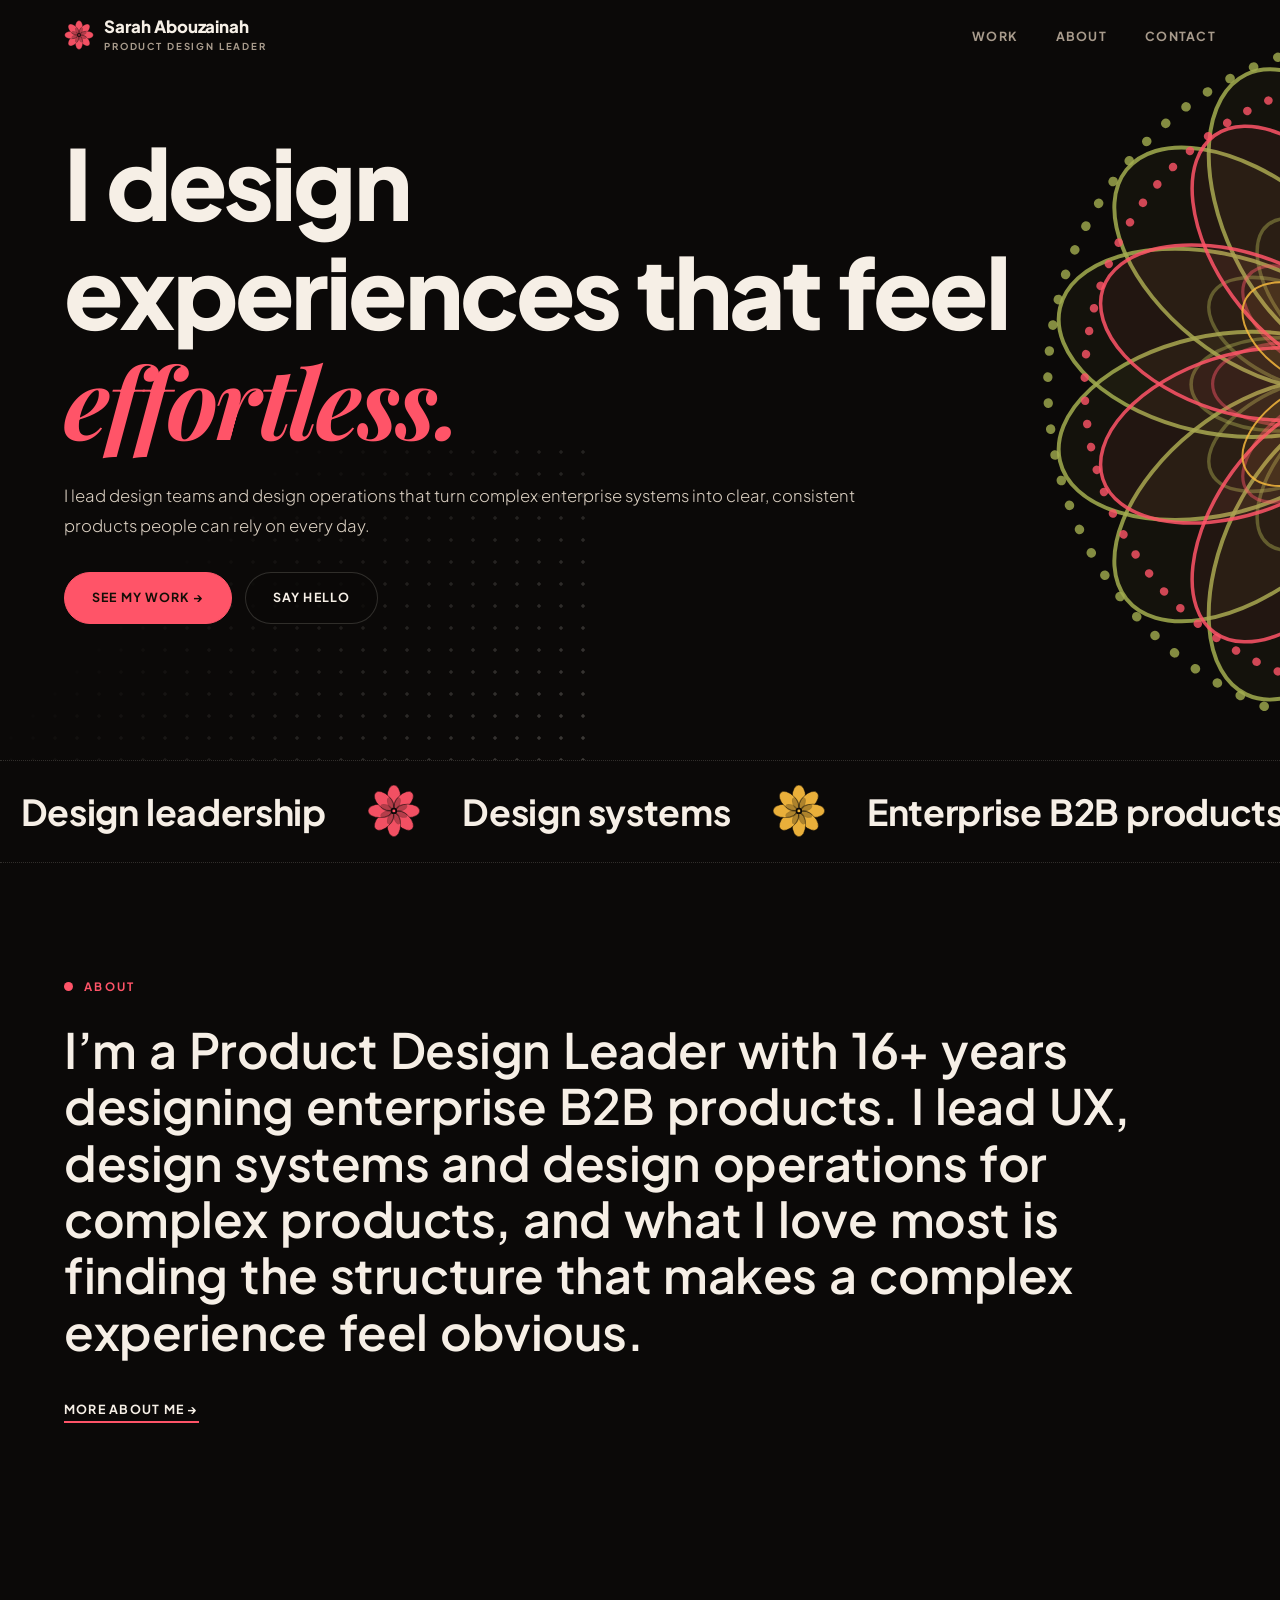
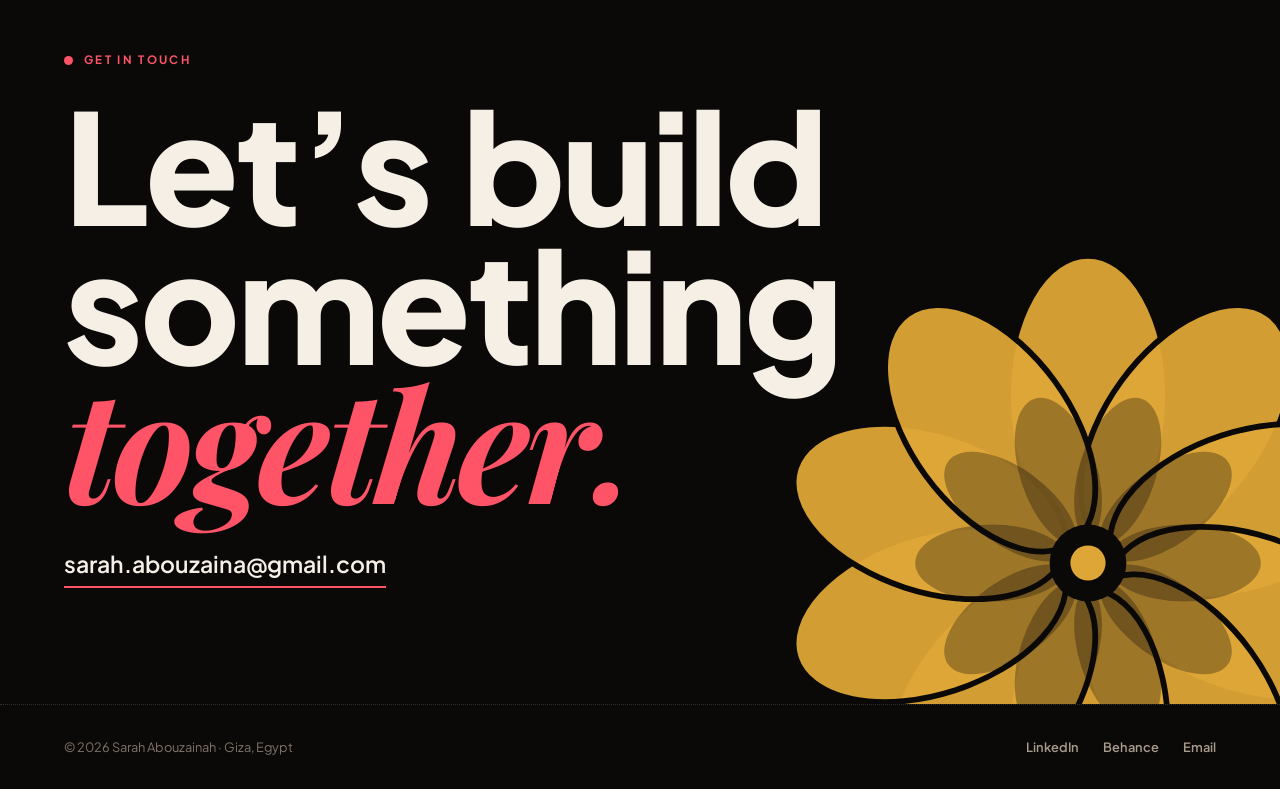
==== commit b8d073d2: "Redesign portfolio as a multi-page dark site Home, work, about, contact and four case-study pages wi" ====
--- a/index.html
+++ b/index.html
@@ -3,8 +3,10 @@
 <head>
 <meta charset="UTF-8">
 <meta name="viewport" content="width=device-width, initial-scale=1.0">
-<title>Sarah Abouzainah — Product Design Leader</title>
-<!-- Google Analytics -->
+<meta name="theme-color" content="#0B0908">
+<meta name="keywords" content="Sarah Abouzainah, Product Design Leader, Product Design, Design Leadership, Head of Design, Design Director, UX Design, UI Design, Design Systems, B2B Products, Enterprise Software, Design Strategy, Stakeholder Management, User Research, Usability Testing, Design Thinking, Interaction Design, Information Architecture, Prototyping, Figma, Agile, DesignOps, Accessibility, Product Discovery, Automotive, Telecom, Egypt">
+<meta name="description" content="Product Design Leader with 16+ years designing enterprise B2B products across Automotive, Telecom and R&amp;D. Design systems, design leadership and case studies.">
+<title>Sarah Abouzainah | Product Design Leader</title>
 <script async src="https://www.googletagmanager.com/gtag/js?id=G-VXHC5RNFQE"></script>
 <script>
   window.dataLayer = window.dataLayer || [];
@@ -13,1051 +15,52 @@
   gtag('config', 'G-VXHC5RNFQE');
 </script>
 <link rel="icon" type="image/svg+xml" href="data:image/svg+xml,%3Csvg xmlns='http://www.w3.org/2000/svg' viewBox='0 0 64 64'%3E%3Crect width='64' height='64' rx='14' fill='%231A0600'/%3E%3Cellipse cx='20' cy='22' rx='10' ry='9' fill='%23C41230' opacity='.9'/%3E%3Cellipse cx='44' cy='18' rx='7' ry='12' rx='7' fill='%23C8920A' opacity='.85'/%3E%3Ccircle cx='48' cy='44' r='8' fill='%233D5A41' opacity='.9'/%3E%3Ctext x='32' y='44' font-family='Georgia,serif' font-size='22' font-weight='900' fill='%23FFFDF8' text-anchor='middle' letter-spacing='-1'%3ESA%3C/text%3E%3C/svg%3E">
-<link href="https://fonts.googleapis.com/css2?family=Playfair+Display:ital,wght@0,400;0,700;0,900;1,400;1,700&family=Plus+Jakarta+Sans:wght@300;400;500;600;700;800&display=swap" rel="stylesheet">
-<style>
-*,*::before,*::after{box-sizing:border-box;margin:0;padding:0}
-html{scroll-behavior:smooth;-webkit-font-smoothing:antialiased}
-:root{
-  --cr:#C41230;--cr2:#8B0D21;
-  --cg:#C8920A;--cg2:#F0B429;
-  --cs:#3D5A41;--cs2:#5A7D5F;--csl:#EBF0EB;
-  --bg:#FFF9F0;--bg2:#FFF4E2;--bg3:#FFE8C8;
-  --ck:#1A0600;--km:#5C2800;--kl:#7A5238;--wh:#FFFDF8
-}
-body{font-family:'Plus Jakarta Sans',sans-serif;background:var(--bg);color:var(--ck);overflow-x:hidden}
-nav{position:sticky;top:0;z-index:200;height:60px;display:flex;align-items:center;justify-content:space-between;padding:0 3.5rem;background:rgba(255,249,240,.97);backdrop-filter:blur(20px);border-bottom:1px solid rgba(200,146,10,.14)}
-.nl{font-family:'Playfair Display',serif;font-size:1.05rem;font-weight:700;color:var(--ck);display:flex;align-items:center;gap:10px}
-.nd{width:8px;height:8px;background:var(--cr);border-radius:50%;animation:pulse 2s infinite}
-@keyframes pulse{0%,100%{opacity:1;transform:scale(1)}50%{opacity:.4;transform:scale(.7)}}
-nav ul{display:flex;list-style:none}
-nav ul a{font-size:.72rem;font-weight:600;color:var(--kl);text-decoration:none;padding:.4rem 1rem;letter-spacing:.08em;text-transform:uppercase;transition:color .2s}
-nav ul a:hover{color:var(--cr)}
-.btn-green{background:var(--cs);color:#fff;font-size:.72rem;font-weight:700;letter-spacing:.08em;text-transform:uppercase;padding:.6rem 1.5rem;border-radius:100px;text-decoration:none;transition:all .2s;cursor:pointer;border:none}
-.btn-green:hover{background:var(--cs2);transform:translateY(-1px)}
-
-/* HERO */
-#hero{min-height:100vh;padding-top:0;display:grid;grid-template-columns:55% 45%;position:relative;background:var(--bg)}
-.hl{display:flex;flex-direction:column;justify-content:center;padding:4rem 2rem 4rem 4rem;position:relative;z-index:2}
-.hbadge{display:inline-flex;align-items:center;gap:8px;background:var(--csl);border:1.5px solid rgba(61,90,65,.32);padding:.45rem 1.2rem;border-radius:100px;font-size:.7rem;font-weight:700;color:var(--cs);letter-spacing:.1em;text-transform:uppercase;margin-bottom:2.5rem;width:fit-content}
-.ht{margin-bottom:1.5rem;line-height:.9}
-.t1{font-family:'Playfair Display',serif;font-size:clamp(4.2rem,8.5vw,8.8rem);font-weight:900;color:var(--ck);letter-spacing:-.04em;display:block}
-.t2{font-family:'Playfair Display',serif;font-size:clamp(2.6rem,5.2vw,5.4rem);font-weight:400;font-style:italic;color:var(--cr);letter-spacing:-.02em;display:block}
-.t3{font-family:'Playfair Display',serif;font-size:clamp(1.7rem,3vw,3.3rem);font-weight:700;-webkit-text-stroke:2px var(--ck);color:transparent;letter-spacing:-.02em;display:block}
-.t4{font-family:'Playfair Display',serif;font-size:clamp(2.8rem,6.2vw,6.8rem);font-weight:900;letter-spacing:-.04em;display:block;background:linear-gradient(110deg,var(--cg),var(--cg2) 38%,var(--cg));-webkit-background-clip:text;-webkit-text-fill-color:transparent;background-clip:text}
-/* NAME block */
-.hname{line-height:.88;margin-bottom:1.1rem}
-.hn1{font-family:'Playfair Display',serif;font-size:clamp(3.8rem,8vw,8.4rem);font-weight:400;font-style:italic;color:var(--cr);display:block;letter-spacing:-.03em}
-.hn2{font-family:'Playfair Display',serif;font-size:clamp(3.8rem,8vw,8.4rem);font-weight:900;color:var(--ck);display:block;letter-spacing:-.04em;-webkit-text-stroke:0}
-/* ROLE strip */
-.hrole-strip{display:flex;flex-wrap:wrap;align-items:center;gap:.45rem .2rem;margin-bottom:1.5rem}
-.hrtag{font-size:.68rem;font-weight:700;letter-spacing:.07em;text-transform:uppercase;padding:.28rem .85rem;border-radius:100px;background:rgba(26,6,0,.05);border:1.5px solid rgba(26,6,0,.12);color:var(--km)}
-.hrtag-ai{background:rgba(196,18,48,.07);border-color:rgba(196,18,48,.22);color:var(--cr)}
-.hrdot{color:var(--kl);font-size:.7rem;opacity:.4}
-/* shrink decorative tagline */
-.ht{margin-bottom:1.25rem;line-height:1}
-.hsub{font-size:.9rem;color:var(--km);line-height:1.85;max-width:390px;margin-bottom:2rem;font-weight:300}
-.hact{display:flex;gap:1rem}
-.bp{background:var(--cr);color:#fff;font-size:.75rem;font-weight:700;letter-spacing:.08em;text-transform:uppercase;padding:.85rem 2rem;border-radius:100px;text-decoration:none;transition:all .3s}
-.bp:hover{background:var(--cr2);transform:translateY(-2px)}
-.bs{background:transparent;color:var(--ck);font-size:.75rem;font-weight:600;letter-spacing:.08em;text-transform:uppercase;padding:.85rem 2rem;border-radius:100px;text-decoration:none;border:1.5px solid rgba(26,6,0,.17);transition:all .3s}
-.bs:hover{border-color:var(--cs);color:var(--cs)}
-.hr{position:relative;display:flex;align-items:center;justify-content:center;overflow:hidden;background:linear-gradient(145deg,var(--bg) 30%,rgba(235,240,235,.55))}
-.blob{position:absolute;will-change:transform}
-.b1{width:205px;height:192px;border-radius:103px 103px 22px 22px;background:conic-gradient(from 212deg at 66% 56%,#C41230 0%,#E85D4A 18%,#F0B429 44%,#FF9944 62%,#C41230 100%);top:9%;left:4%;animation:bf1 9s ease-in-out infinite}
-@keyframes bf1{0%,100%{transform:translateY(0) rotate(0deg)}38%{transform:translateY(-18px) rotate(4deg)}72%{transform:translateY(9px) rotate(-2.5deg)}}
-.b2{width:160px;height:318px;border-radius:80px;background:conic-gradient(from 150deg at 38% 62%,#2C4A30 0%,#4A7A50 22%,#C8920A 50%,#F0B429 72%,#2C4A30 100%);top:5%;left:30%;animation:bf2 13s ease-in-out infinite}
-@keyframes bf2{0%,100%{transform:translateY(0) rotate(0deg) scale(1)}42%{transform:translateY(-24px) rotate(-5deg) scale(1.02)}78%{transform:translateY(11px) rotate(3.5deg) scale(.97)}}
-.b3{width:180px;height:278px;border-radius:44px;background:conic-gradient(from 278deg at 54% 44%,#D44A30 0%,#F0B429 24%,#FFD080 48%,#E8A030 68%,#D44A30 100%);top:12%;right:4%;animation:bf3 11s ease-in-out infinite 1.8s}
-@keyframes bf3{0%,100%{transform:translateY(0) rotate(0deg)}45%{transform:translateY(-16px) rotate(-3.5deg)}82%{transform:translateY(7px) rotate(2deg)}}
-.b4{width:165px;height:165px;border-radius:50%;background:conic-gradient(from 48deg at 30% 66%,#7A0A1A 0%,#C41230 28%,#E85D4A 52%,#FF9966 74%,#7A0A1A 100%);bottom:11%;right:8%;animation:bf4 8s ease-in-out infinite 3.2s}
-@keyframes bf4{0%,100%{transform:translateY(0) scale(1)}52%{transform:translateY(-22px) scale(1.05)}}
-.b5{width:102px;height:102px;border-radius:50%;background:conic-gradient(from 118deg at 58% 38%,#A06800 0%,#F0B429 34%,#FFDC60 58%,#A06800 100%);bottom:21%;left:11%;animation:bf5 7s ease-in-out infinite .8s}
-@keyframes bf5{0%,100%{transform:translateY(0) rotate(0deg)}35%{transform:translateY(-14px) rotate(16deg)}70%{transform:translateY(6px) rotate(-9deg)}}
-.blob-stat{position:relative;z-index:10;background:rgba(255,253,248,.76);backdrop-filter:blur(20px);padding:2rem 2.5rem;border-radius:22px;border:1px solid rgba(200,146,10,.24);box-shadow:0 14px 44px rgba(26,6,0,.09);text-align:center}
-.bs-n{font-family:'Playfair Display',serif;font-size:5.5rem;font-weight:900;color:var(--cr);line-height:1;display:flex;align-items:baseline;gap:.2rem;justify-content:center}
-.bs-n sup{font-size:2.3rem}
-.bs-l{font-size:.68rem;font-weight:700;color:var(--kl);letter-spacing:.1em;text-transform:uppercase;margin-top:.5rem;line-height:1.6}
-
-/* COMPANIES */
-#companies{background:var(--wh);padding:5rem 4rem 4rem;border-bottom:1px solid rgba(200,146,10,.1)}
-#stats{background:var(--wh);padding:0 4rem 4rem}
-.sec-label{display:flex;align-items:center;gap:8px;font-size:.65rem;font-weight:700;letter-spacing:.18em;text-transform:uppercase;color:var(--cs);margin-bottom:2.5rem}
-.sec-label::before{content:'';width:22px;height:2px;background:var(--cs)}
-.cg-grid{display:grid;grid-template-columns:repeat(3,1fr);gap:1px;background:rgba(200,146,10,.1);border:1px solid rgba(200,146,10,.1)}
-.cg-item{background:var(--wh);padding:2rem 2.5rem;transition:background .3s;position:relative;overflow:hidden}
-.cg-item::before{content:'';position:absolute;top:0;left:0;width:3px;height:100%;background:var(--cg);transform:scaleY(0);transition:transform .3s;transform-origin:top}
-.cg-item:hover{background:var(--bg2)}.cg-item:hover::before{transform:scaleY(1)}
-.cg-name{font-family:'Playfair Display',serif;font-size:1.05rem;font-weight:700;color:var(--ck);margin-bottom:.25rem}
-.cg-role{font-size:.72rem;color:var(--kl);font-weight:500;margin-bottom:.15rem}
-.cg-period{font-size:.64rem;font-weight:700;letter-spacing:.08em;text-transform:uppercase;color:var(--cg)}
-
-/* STATS */
-#stats{background:var(--wh);padding:0 4rem 4rem}
-.sg{display:grid;grid-template-columns:repeat(4,1fr);gap:2px;background:rgba(200,146,10,.1)}
-.sc{background:var(--wh);padding:2.5rem 2rem;text-align:center;transition:background .3s;position:relative;overflow:hidden;border:1px solid rgba(200,146,10,.14)}
-.sc::before{content:'';position:absolute;top:0;left:0;right:0;height:3px;background:var(--cg);transform:scaleX(0);transition:transform .3s}
-.sc:hover{background:var(--bg2)}.sc:hover::before{transform:scaleX(1)}
-.sn{font-family:'Playfair Display',serif;font-size:3.8rem;font-weight:900;line-height:1;margin-bottom:.4rem;display:block}
-.sn.r{color:var(--cr)}.sn.g{color:var(--cg)}.sn.s{color:var(--cs)}
-.sl{font-size:.72rem;color:var(--kl);line-height:1.5;font-weight:500;max-width:130px;margin:0 auto}
-.ind-tags{display:flex;flex-wrap:wrap;gap:4px;justify-content:center;margin-top:.6rem}
-.ind-tag{font-size:.56rem;font-weight:700;letter-spacing:.04em;text-transform:uppercase;padding:.16rem .52rem;border-radius:100px;background:rgba(61,90,65,.08);color:var(--cs);border:1px solid rgba(61,90,65,.18)}
-
-/* ABOUT */
-#about{background:var(--bg);padding:6rem 4rem 3rem;position:relative;overflow:hidden}
-.about-grid{display:grid;grid-template-columns:1fr 1fr;gap:5rem}
-.about-process{margin-top:3rem;padding-top:2.5rem;border-top:1px solid rgba(200,146,10,.12)}
-.ah{font-family:'Playfair Display',serif;font-size:clamp(2rem,3.4vw,3.4rem);font-weight:700;line-height:1.15;color:var(--ck);margin-bottom:2rem}
-.ah em{font-style:italic;color:var(--cr)}
-.ap{font-size:.9rem;color:var(--km);line-height:1.9;margin-bottom:1.25rem;font-weight:300}
-.ap strong{color:var(--ck);font-weight:600}
-.process{display:flex;gap:.5rem;align-items:flex-start;margin-top:2.5rem;flex-wrap:wrap}
-.ps{display:flex;flex-direction:column;align-items:center;gap:.35rem}
-.pi{width:48px;height:48px;border-radius:50%;display:flex;align-items:center;justify-content:center;font-size:1.18rem;transition:transform .2s}
-.ps:hover .pi{transform:scale(1.12)}
-.plb{font-size:.56rem;font-weight:700;letter-spacing:.06em;text-transform:uppercase;color:var(--kl);text-align:center}
-.wv{fill:none;stroke:var(--cg2);stroke-width:1.4}
-.pg{display:flex;flex-wrap:wrap;gap:.45rem;margin-top:.65rem}
-.pill{padding:.32rem .88rem;border-radius:100px;font-size:.7rem;font-weight:600;letter-spacing:.03em;border:1.5px solid}
-.pr{background:rgba(196,18,48,.06);border-color:rgba(196,18,48,.24);color:var(--cr)}
-.pg2{background:rgba(200,146,10,.07);border-color:rgba(200,146,10,.26);color:var(--cg)}
-.pk{background:rgba(26,6,0,.04);border-color:rgba(26,6,0,.11);color:var(--km)}
-.pc2{background:rgba(212,74,48,.07);border-color:rgba(212,74,48,.26);color:#B03C25}
-.psg{background:rgba(61,90,65,.07);border-color:rgba(61,90,65,.26);color:var(--cs)}
-.glabel{font-size:.62rem;font-weight:700;letter-spacing:.14em;text-transform:uppercase;color:var(--kl);margin-bottom:.65rem;border-bottom:1px solid rgba(200,146,10,.16);padding-bottom:.5rem}
-/* TRAITS */
-.traits{display:grid;grid-template-columns:repeat(3,1fr);gap:1px;background:rgba(200,146,10,.12);border:1px solid rgba(200,146,10,.12);border-radius:14px;overflow:hidden;margin-top:3rem}
-.trait{background:var(--wh);padding:1.5rem 1.75rem;position:relative;transition:background .3s}
-.trait:hover{background:var(--bg2)}
-.trait-icon{font-size:1.5rem;display:block;margin-bottom:.7rem}
-.trait-title{font-family:'Playfair Display',serif;font-size:1rem;font-weight:700;color:var(--ck);margin-bottom:.4rem;line-height:1.2}
-.trait-desc{font-size:.75rem;color:var(--kl);line-height:1.65;font-weight:400}
-.trait::before{content:'';position:absolute;top:0;left:0;right:0;height:3px;background:var(--cg);transform:scaleX(0);transition:transform .3s;transform-origin:left}
-.trait:hover::before{transform:scaleX(1)}
-
-/* WORK */
-#work{background:var(--bg);padding:6rem 4rem;border-top:1px solid rgba(200,146,10,.08)}
-.wg{display:grid;grid-template-columns:repeat(4,1fr);gap:1.25rem;margin-top:3rem}
-.wc{border-radius:16px;overflow:hidden;cursor:pointer;transition:all .3s;border:1.5px solid rgba(26,6,0,.06);background:var(--wh);text-decoration:none;color:inherit;display:block}
-.wc:hover{transform:translateY(-7px);box-shadow:0 22px 48px rgba(26,6,0,.1)}
-.wi{height:160px;display:flex;align-items:center;justify-content:center;overflow:hidden}
-.wi img{width:100%;height:100%;object-fit:cover;display:block;transition:transform .4s}
-.wc:hover .wi img{transform:scale(1.04)}
-.wb{padding:1.2rem 1.5rem;background:var(--wh)}
-.wcat{font-size:.62rem;font-weight:700;letter-spacing:.1em;text-transform:uppercase;margin-bottom:.4rem}
-.wtit{font-family:'Playfair Display',serif;font-size:.95rem;font-weight:700;color:var(--ck);margin-bottom:.4rem;line-height:1.3}
-.wdesc{font-size:.75rem;color:var(--kl);line-height:1.6}
-.wtags{display:flex;gap:.4rem;flex-wrap:wrap;margin-top:.8rem}
-.wtag{font-size:.58rem;font-weight:600;letter-spacing:.05em;text-transform:uppercase;padding:.18rem .55rem;border-radius:100px;background:var(--bg2);color:var(--km);border:1px solid rgba(200,146,10,.16)}
-.wcat.cr{color:var(--cr)}.wcat.cg{color:var(--cg)}.wcat.cc{color:#B03C25}.wcat.cs{color:var(--cs)}
-
-/* NDA */
-#nda{background:linear-gradient(150deg,var(--bg2),var(--csl));padding:6rem 4rem;border-top:2px solid rgba(200,146,10,.2);border-bottom:2px solid rgba(200,146,10,.2)}
-.ng{display:grid;grid-template-columns:repeat(3,1fr);gap:1.5rem;margin-top:3rem}
-.nc2{background:var(--wh);padding:2rem;border-radius:14px;border:1px solid rgba(200,146,10,.16);transition:all .3s;position:relative;overflow:hidden}
-.nc2::before{content:'';position:absolute;top:0;left:0;right:0;height:4px;background:linear-gradient(90deg,var(--cg),var(--cg2))}
-.nc2:hover{transform:translateY(-4px);box-shadow:0 14px 32px rgba(200,146,10,.12)}
-.nn{font-family:'Playfair Display',serif;font-size:3.8rem;font-weight:900;color:rgba(200,146,10,.09);line-height:1;margin-bottom:.4rem}
-.nb{display:inline-flex;align-items:center;gap:5px;background:rgba(200,146,10,.1);border:1px solid rgba(200,146,10,.26);color:var(--cg);font-size:.6rem;font-weight:700;letter-spacing:.08em;text-transform:uppercase;padding:.2rem .6rem;border-radius:4px;margin-bottom:.65rem}
-.ntit{font-family:'Playfair Display',serif;font-size:1rem;font-weight:700;color:var(--ck);margin-bottom:.5rem;line-height:1.3}
-.nd2{font-size:.78rem;color:var(--kl);line-height:1.7;margin-bottom:1rem}
-.nf{font-size:.62rem;color:var(--kl);opacity:.6;letter-spacing:.04em;border-top:1px solid rgba(200,146,10,.16);padding-top:.75rem}
-
-/* EXPERIENCE */
-#exp{background:var(--wh);padding:6rem 4rem}
-.etl{position:relative;padding-left:0;max-width:850px;margin-top:3rem}
-.etl::before{content:'';position:absolute;left:20px;top:8px;bottom:0;width:2px;background:linear-gradient(to bottom,var(--cr),var(--cg),var(--cs))}
-.ei{position:relative;padding:0 0 2.5rem 52px}
-.edot{position:absolute;left:14px;top:6px;width:12px;height:12px;border-radius:50%;border:2px solid var(--wh)}
-.edot.r{background:var(--cr);box-shadow:0 0 0 2.5px rgba(196,18,48,.22)}
-.edot.g{background:var(--cg);box-shadow:0 0 0 2.5px rgba(200,146,10,.22)}
-.edot.c{background:#B03C25;box-shadow:0 0 0 2.5px rgba(176,60,37,.22)}
-.edot.s{background:var(--cs);box-shadow:0 0 0 2.5px rgba(61,90,65,.22)}
-.edot.k{background:var(--ck);box-shadow:0 0 0 2.5px rgba(26,6,0,.15)}
-.ep{font-size:.64rem;font-weight:700;color:var(--cg);letter-spacing:.1em;text-transform:uppercase;margin-bottom:.2rem}
-.eco{font-family:'Playfair Display',serif;font-size:1.2rem;font-weight:700;color:var(--ck);margin-bottom:.2rem}
-.er{font-size:.85rem;font-weight:600;color:var(--cr);margin-bottom:.6rem}
-.ed{font-size:.83rem;color:var(--km);line-height:1.8;font-weight:300;max-width:630px}
-
-/* EDUCATION */
-#edu{background:var(--bg2);padding:6rem 4rem}
-.eg{display:grid;grid-template-columns:repeat(2,1fr);gap:1.25rem;margin-top:3rem}
-.ec{background:var(--wh);padding:1.75rem 2rem;border-radius:14px;border:1px solid rgba(61,90,65,.16);transition:all .3s;position:relative;overflow:hidden}
-.ec::before{content:'';position:absolute;top:0;left:0;right:0;height:3px;background:var(--cs)}
-.ec:hover{transform:translateY(-3px);box-shadow:0 12px 28px rgba(61,90,65,.09)}
-.ec-logo{height:36px;max-width:120px;object-fit:contain;display:block;margin-bottom:.9rem}
-.ey{font-size:.64rem;font-weight:700;letter-spacing:.1em;text-transform:uppercase;color:var(--cg);margin-bottom:.5rem}
-.etitle{font-family:'Playfair Display',serif;font-size:.95rem;font-weight:700;color:var(--ck);margin-bottom:.3rem;line-height:1.35}
-.einst{font-size:.75rem;color:var(--kl);font-weight:500}
-
-/* CONTACT */
-#contact{background:var(--cs);padding:6rem 4rem;position:relative;overflow:hidden}
-.cb1,.cb2{position:absolute;pointer-events:none;border-radius:50%;opacity:.14}
-.cb1{width:320px;height:320px;background:conic-gradient(from 80deg at 40% 55%,#C41230,#F0B429,#C41230);top:-60px;right:8%}
-.cb2{width:200px;height:200px;background:conic-gradient(from 200deg at 60% 40%,#F0B429,#E85D4A,#F0B429);bottom:30px;right:32%}
-.ch{font-family:'Playfair Display',serif;font-size:clamp(2.8rem,6.2vw,6.2rem);font-weight:900;line-height:.95;color:#fff;margin-bottom:2rem;position:relative;z-index:1}
-.ch em{font-style:italic;color:var(--cg2)}
-.csub{font-size:.9rem;color:rgba(255,255,255,.62);line-height:1.85;max-width:460px;margin-bottom:3rem;font-weight:300;position:relative;z-index:1}
-.clinks{display:flex;gap:1.25rem;flex-wrap:wrap;position:relative;z-index:1}
-.cl{display:flex;align-items:center;gap:1rem;padding:1.25rem 1.75rem;background:rgba(255,255,255,.1);border:1px solid rgba(255,255,255,.17);border-radius:14px;text-decoration:none;transition:all .3s;backdrop-filter:blur(6px)}
-.cl:hover{background:rgba(255,255,255,.18);transform:translateY(-3px)}
-.cl-icon{width:42px;height:42px;border-radius:10px;display:flex;align-items:center;justify-content:center;flex-shrink:0}
-.cl-text{display:flex;flex-direction:column}
-.cll{font-size:.6rem;font-weight:700;letter-spacing:.12em;text-transform:uppercase;color:var(--cg2);margin-bottom:.25rem}
-.clv{font-size:.82rem;font-weight:600;color:#fff}
-footer{background:#2A3D2E;padding:1.5rem 4rem;display:flex;align-items:center;justify-content:space-between;flex-wrap:wrap;gap:.5rem}
-footer p{font-size:.7rem;color:rgba(255,255,255,.38);letter-spacing:.04em}
-
-/* SCROLL REVEAL */
-.rv{opacity:0;transform:translateY(28px);transition:opacity .75s ease,transform .75s ease}
-.rv.vis{opacity:1;transform:translateY(0)}
-.rv1{transition-delay:.12s}.rv2{transition-delay:.24s}.rv3{transition-delay:.36s}
-
-/* ═══ CASE STUDY ═══ */
-#cs-appraisal{display:none;background:var(--bg)}
-.cs-topnav{position:sticky;top:0;z-index:300;background:rgba(255,249,240,.97);backdrop-filter:blur(20px);border-bottom:1px solid rgba(200,146,10,.14);padding:0 3.5rem;height:60px;display:flex;align-items:center;justify-content:space-between}
-.cs-back-btn{display:inline-flex;align-items:center;gap:.6rem;background:transparent;border:1.5px solid rgba(26,6,0,.15);color:var(--kl);font-size:.72rem;font-weight:700;letter-spacing:.08em;text-transform:uppercase;padding:.5rem 1.2rem;border-radius:100px;cursor:pointer;transition:all .2s;font-family:'Plus Jakarta Sans',sans-serif}
-.cs-back-btn:hover{border-color:var(--cs);color:var(--cs)}
-.cs-topnav-title{font-family:'Playfair Display',serif;font-size:.95rem;font-weight:700;color:var(--ck)}
-.cs-hero{background:var(--ck);color:#fff;padding:5rem 5rem 4rem}
-.cs-dot{font-size:.72rem;font-weight:700;letter-spacing:.1em;text-transform:uppercase;color:var(--cg2);margin-bottom:1.5rem;display:flex;align-items:center;gap:.5rem}
-.cs-hero h1{font-family:'Playfair Display',serif;font-size:clamp(3rem,6vw,6rem);font-weight:900;line-height:.95;color:#fff;margin-bottom:1.5rem}
-.cs-hero h1 em{color:var(--cg2);font-style:italic}
-.cs-hero-sub{font-size:1rem;color:rgba(255,255,255,.62);line-height:1.85;max-width:640px;margin-bottom:2rem;font-weight:300}
-.cs-tags{display:flex;flex-wrap:wrap;gap:.5rem}
-.cs-tag{font-size:.65rem;font-weight:700;letter-spacing:.06em;text-transform:uppercase;padding:.28rem .8rem;border-radius:100px;border:1px solid rgba(255,255,255,.22);color:rgba(255,255,255,.7)}
-.cs-meta{display:grid;grid-template-columns:repeat(5,1fr);background:var(--wh);border-bottom:1px solid rgba(200,146,10,.1)}
-.cs-mi{padding:1.5rem 2rem;border-right:1px solid rgba(200,146,10,.1)}
-.cs-mi:last-child{border-right:none}
-.cs-ml{font-size:.58rem;font-weight:700;letter-spacing:.14em;text-transform:uppercase;color:var(--kl);margin-bottom:.35rem}
-.cs-mv{font-size:.82rem;font-weight:600;color:var(--ck)}
-.cs-body{max-width:920px;margin:0 auto;padding:5rem 4rem}
-.cs-sec{margin-bottom:5rem}
-.cs-sn{font-size:.65rem;font-weight:700;letter-spacing:.18em;text-transform:uppercase;color:var(--cg);display:flex;align-items:center;gap:8px;margin-bottom:1.5rem}
-.cs-sn::before{content:'';width:22px;height:2px;background:var(--cg)}
-.cs-sec h2{font-family:'Playfair Display',serif;font-size:clamp(1.8rem,3vw,2.5rem);font-weight:700;color:var(--ck);margin-bottom:1.25rem;line-height:1.15}
-.cs-sec p{font-size:.9rem;color:var(--km);line-height:1.9;font-weight:300;margin-bottom:1rem}
-.cs-pain{display:grid;grid-template-columns:repeat(3,1fr);gap:1.25rem;margin-top:2rem}
-.cs-pain-item{background:var(--bg2);padding:1.5rem;border-radius:12px;border-left:3px solid var(--cr)}
-.cs-pain-item h4{font-size:.82rem;font-weight:700;color:var(--ck);margin-bottom:.45rem}
-.cs-pain-item p{font-size:.75rem;color:var(--km);line-height:1.7;margin:0}
-.cs-hmw{background:var(--ck);padding:2rem 2.5rem;border-radius:14px;margin-top:2.5rem}
-.cs-hmw p{font-family:'Playfair Display',serif;font-size:1rem;font-style:italic;color:#fff;line-height:1.75;margin:0}
-.cs-stats{display:grid;grid-template-columns:repeat(4,1fr);gap:2px;background:rgba(200,146,10,.1);border:2px solid rgba(200,146,10,.1);margin-bottom:2.5rem;border-radius:6px;overflow:hidden}
-.cs-stat{background:var(--wh);padding:1.75rem 1.25rem;text-align:center}
-.cs-stat-n{font-family:'Playfair Display',serif;font-size:2.6rem;font-weight:900;color:var(--cr);line-height:1;display:block;margin-bottom:.3rem}
-.cs-stat-l{font-size:.66rem;color:var(--kl);line-height:1.5;font-weight:500}
-.cs-insight{display:grid;grid-template-columns:repeat(3,1fr);gap:1.25rem;margin-top:1.5rem}
-.cs-insight-item{background:var(--wh);padding:1.5rem;border-radius:12px;border:1px solid rgba(200,146,10,.14)}
-.cs-icon{font-size:1.4rem;display:block;margin-bottom:.65rem}
-.cs-insight-item h4{font-size:.82rem;font-weight:700;color:var(--ck);margin-bottom:.4rem}
-.cs-insight-item p{font-size:.75rem;color:var(--km);line-height:1.7;margin:0}
-.cs-process{display:flex;overflow:hidden;border-radius:12px;border:1px solid rgba(200,146,10,.14);margin:2rem 0}
-.cs-step{flex:1;padding:1.25rem 1rem;background:var(--wh);text-align:center;border-right:1px solid rgba(200,146,10,.14);position:relative}
-.cs-step:last-child{border-right:none}
-.cs-step::before{content:'';position:absolute;top:0;left:0;right:0;height:3px;background:var(--cg)}
-.cs-step-icon{font-size:1.2rem;display:block;margin-bottom:.45rem}
-.cs-step-t{font-size:.68rem;font-weight:700;letter-spacing:.06em;text-transform:uppercase;color:var(--ck);margin-bottom:.2rem}
-.cs-step-s{font-size:.62rem;color:var(--kl);line-height:1.4}
-.cs-flow-lbl{font-size:.72rem;font-weight:700;letter-spacing:.08em;text-transform:uppercase;color:var(--cs);margin-top:2.5rem;margin-bottom:1rem;display:flex;align-items:center;gap:8px}
-.cs-flow-lbl::before{content:'';width:16px;height:2px;background:var(--cs)}
-.cs-img-row{display:grid;grid-template-columns:1fr 1fr;gap:1rem;margin-bottom:1rem}
-.cs-img-single{margin-bottom:1rem}
-.cs-img-row img,.cs-img-single img{width:100%;border-radius:10px;border:1px solid rgba(200,146,10,.1);display:block}
-.cs-caption{font-size:.72rem;color:var(--kl);line-height:1.6;margin-top:.75rem;font-style:italic}
-.cs-decision{display:grid;grid-template-columns:1fr 1fr;gap:1.25rem;margin-bottom:1.5rem}
-.cs-before,.cs-after{padding:1.5rem;border-radius:12px}
-.cs-before{background:rgba(26,6,0,.03);border-left:3px solid rgba(26,6,0,.14)}
-.cs-after{background:rgba(61,90,65,.05);border-left:3px solid var(--cs)}
-.cs-dlbl{font-size:.58rem;font-weight:700;letter-spacing:.14em;text-transform:uppercase;margin-bottom:.5rem}
-.cs-before .cs-dlbl{color:var(--kl)}.cs-after .cs-dlbl{color:var(--cs)}
-.cs-before h4,.cs-after h4{font-size:.85rem;font-weight:700;color:var(--ck);margin-bottom:.4rem}
-.cs-before p,.cs-after p{font-size:.78rem;color:var(--km);line-height:1.7;margin:0}
-.cs-outcomes{display:grid;grid-template-columns:repeat(4,1fr);gap:1.25rem;margin-top:1.5rem}
-.cs-outcome{background:var(--wh);padding:1.75rem 1.25rem;border-radius:12px;border:1px solid rgba(200,146,10,.14);text-align:center}
-.cs-outcome-n{font-family:'Playfair Display',serif;font-size:2.4rem;font-weight:900;color:var(--cr);line-height:1;display:block;margin-bottom:.4rem}
-.cs-outcome-t{font-size:.72rem;font-weight:700;color:var(--ck);margin-bottom:.25rem}
-.cs-outcome-s{font-size:.65rem;color:var(--kl);line-height:1.4}
-.cs-learning{display:flex;gap:1.5rem;padding:1.5rem 0;border-bottom:1px solid rgba(200,146,10,.1);align-items:flex-start}
-.cs-learning:last-child{border-bottom:none}
-.cs-ln{font-family:'Playfair Display',serif;font-size:2rem;font-weight:900;color:rgba(200,146,10,.18);flex-shrink:0;line-height:1;min-width:2.5rem}
-.cs-lb h4{font-size:.9rem;font-weight:700;color:var(--ck);margin-bottom:.4rem}
-.cs-lb p{font-size:.82rem;color:var(--km);line-height:1.85;margin:0;font-weight:300}
-.cs-footer{background:var(--ck);padding:3rem 5rem;display:flex;align-items:center;justify-content:space-between;flex-wrap:wrap;gap:1rem}
-.cs-footer p{font-size:.72rem;color:rgba(255,255,255,.38);letter-spacing:.04em}
-.cs-behance{display:inline-flex;align-items:center;gap:.5rem;background:rgba(255,255,255,.1);border:1px solid rgba(255,255,255,.2);color:#fff;font-size:.72rem;font-weight:700;letter-spacing:.08em;text-transform:uppercase;padding:.65rem 1.4rem;border-radius:100px;text-decoration:none;transition:all .2s}
-.cs-behance:hover{background:rgba(255,255,255,.18);transform:translateY(-2px)}
-.cs-cover-wrap{width:100%;overflow:hidden;background:var(--ck);line-height:0}
-.cs-cover{width:100%;display:block;max-height:72vh;object-fit:cover;object-position:center top}
-
-/* RESPONSIVE */
-@media(max-width:1060px){
-  #hero{grid-template-columns:1fr;min-height:auto}.hr{min-height:420px}
-  .sg{grid-template-columns:1fr 1fr}
-  #about{padding:4rem 2rem 2.5rem}
-  .about-grid{grid-template-columns:1fr;gap:2.5rem}
-  .traits{grid-template-columns:1fr}
-  .wg{grid-template-columns:1fr 1fr}
-  .ng,.cg-grid,.eg{grid-template-columns:1fr}
-  #companies,#stats,#about,#work,#nda,#exp,#edu,#contact{padding:4rem 2rem}
-  .cs-hero{padding:3rem 2rem}
-  .cs-body{padding:3rem 2rem}
-  .cs-meta{grid-template-columns:repeat(3,1fr)}
-  .cs-outcomes{grid-template-columns:1fr 1fr}
-  .cs-pain{grid-template-columns:1fr}
-  .cs-insight{grid-template-columns:1fr}
-  .cs-process{flex-wrap:wrap}
-  .cs-topnav{padding:0 1.5rem}
-}
-@media(max-width:640px){nav ul{display:none}.wg{grid-template-columns:1fr}.cs-img-row{grid-template-columns:1fr}.cs-decision{grid-template-columns:1fr}}
-</style>
+<link rel="preconnect" href="https://fonts.googleapis.com"><link rel="preconnect" href="https://fonts.gstatic.com" crossorigin><link href="https://fonts.googleapis.com/css2?family=Playfair+Display:ital,wght@0,700;1,700&family=Plus+Jakarta+Sans:wght@300;400;500;600;700;800&display=swap" rel="stylesheet">
+<link rel="stylesheet" href="styles.css">
 </head>
 <body>
-
-<!-- ═══ PORTFOLIO ═══ -->
-<div id="portfolio">
-
-<nav>
-  <div class="nl"><span class="nd"></span>Sarah Abouzainah</div>
+<header class="nav">
+  <a class="brand" href="index.html" aria-label="Sarah Abouzainah, home"><span class="shape" data-shape="flower" data-n="8" data-style="solid"></span><span class="bw"><span class="nm">Sarah Abouzainah</span><span class="bt">Product Design Leader</span></span></a>
   <ul>
-    <li><a href="#about">About</a></li>
-    <li><a href="#work">Work</a></li>
-    <li><a href="#exp">Experience</a></li>
-    <li><a href="#edu">Education</a></li>
-    <li><a href="#contact">Contact</a></li>
+    <li><a href="work.html">Work</a></li>
+    <li><a href="about.html">About</a></li>
+    <li><a href="contact.html">Contact</a></li>
   </ul>
-  <a href="mailto:sarah.abouzaina@gmail.com" class="btn-green">Get in touch</a>
-</nav>
-
-<!-- HERO -->
-<section id="hero">
-  <div class="hl">
-    <div class="hbadge"><span style="width:7px;height:7px;background:var(--cs);border-radius:50%"></span>Open to design leadership roles</div>
-
-    <!-- NAME — hero headline -->
-    <div class="hname">
-      <span class="hn1">Sarah</span>
-      <span class="hn2">Abouzainah</span>
-    </div>
-
-    <!-- ROLE + KEY SKILLS strip -->
-    <div class="hrole-strip">
-      <span class="hrtag">Product Design Leader</span>
-      <span class="hrdot">·</span>
-      <span class="hrtag hrtag-ai">AI-First Workflow</span>
-      <span class="hrdot">·</span>
-      <span class="hrtag">DesignOps</span>
-      <span class="hrdot">·</span>
-      <span class="hrtag">Design Systems</span>
-    </div>
-
-    <!-- DECORATIVE tagline — secondary -->
-    <div class="ht">
-      <span class="t2" style="font-size:clamp(1.5rem,3vw,3rem)">design strategy</span>
-      <span style="font-family:'Plus Jakarta Sans',sans-serif;font-size:.65rem;font-weight:700;letter-spacing:.22em;color:var(--kl);opacity:.45;display:block;text-transform:uppercase;margin:.3rem 0">MEETS</span>
-      <span class="t4" style="font-size:clamp(1.6rem,3.5vw,3.8rem)">AI CRAFT ✦</span>
-    </div>
-
-    <p class="hsub">16+ years building enterprise B2B SaaS across Automotive, Telecom &amp; R&amp;D — with <strong style="color:var(--ck)">AI-powered tools &amp; workflows</strong> at the core of every design decision.</p>
-    <div class="hact">
-      <a href="#work" class="bp">View my work</a>
-      <a href="https://www.behance.net/SarahAbouzainah" target="_blank" class="bs">Behance ↗</a>
-    </div>
+</header>
+<main>
+<section class="hero">
+  <div class="hero-art" aria-hidden="true">
+    <span class="shape f3" data-shape="flower" data-n="14" data-style="line" data-ring></span>
+    <span class="shape f1" data-shape="flower" data-n="10" data-style="line" data-ring></span>
+    <span class="shape f2" data-shape="flower" data-n="6" data-style="line"></span>
   </div>
-  <div class="hr">
-    <div class="blob b1"></div><div class="blob b2"></div><div class="blob b3"></div><div class="blob b4"></div><div class="blob b5"></div>
-    <div class="blob-stat rv">
-      <div class="bs-n">16<sup>+</sup></div>
-      <div class="bs-l">years of product<br>design leadership</div>
-    </div>
-  </div>
+  <div class="dotfield" aria-hidden="true"></div>
+  <h1>I design<br>experiences that feel<br><em>effortless.</em></h1>
+  <p class="hero-sub">I lead design teams and design operations that turn complex enterprise systems into clear, consistent products people can rely on every day.</p>
+  <div class="actions"><a class="btn" href="work.html">See my work →</a><a class="btn ghost" href="contact.html">Say hello</a></div>
 </section>
 
-<!-- COMPANIES -->
-<div id="companies">
-  <div class="sec-label rv">Companies I've worked with</div>
-  <div class="cg-grid">
-    <div class="cg-item rv">
-      <svg xmlns:dc="http://purl.org/dc/elements/1.1/" xmlns:cc="http://creativecommons.org/ns#" xmlns:rdf="http://www.w3.org/1999/02/22-rdf-syntax-ns#" xmlns="http://www.w3.org/2000/svg" version="1.1" width="90" height="43" viewBox="0 0 956.69287 454.60629" style="margin-bottom:.75rem;display:block"><defs><linearGradient x1="0.006" y1="0" x2="1" y2="0" id="lg1" gradientUnits="userSpaceOnUse" gradientTransform="matrix(-6.032,2.196,10.156,27.903,400.781,705.123)"><stop style="stop-color:#de1a22;stop-opacity:1" offset="0"/><stop style="stop-color:#ed1c24;stop-opacity:1" offset="1"/></linearGradient></defs><g transform="translate(-432.82926,-31.305795)"><g transform="matrix(12.875155,0,0,12.875155,-5104.483,-5805.714)"><g transform="matrix(1.25,0,0,-1.25,499.80438,478.00345)"><path d="m 0,0 c -4.597,0.341 -10.317,0.624 -16.568,0.624 -9.568,0 -20.371,-0.653 -30.224,-2.695 -1.652,2.086 -3.662,3.724 -6.743,5.018 l -0.045,-0.09 c 2.725,-2.961 4.466,-5.521 5.7,-9.184 13.813,5.15 31.154,6.104 44.247,6.104 1.253,0 2.447,-0.015 3.602,-0.03 L 0,0" style="fill:#4e6b7c;fill-rule:nonzero;stroke:none"/></g><g transform="matrix(1.25,0,0,-1.25,481.83438,466.30095)"><path d="m 0,0 c 0.075,0.356 0.135,0.654 0.135,1.071 0,0.803 -0.507,1.132 -1.044,1.132 C -1.788,2.203 -2.246,1.681 -2.454,0 Z m -17.429,-4.05 c -0.268,-0.193 -0.67,-0.416 -1.116,-0.416 -0.849,0 -0.968,0.715 -0.968,1.563 0,0.997 0.269,2.768 0.565,3.468 0.448,1.072 1.058,1.369 2.04,1.369 0.029,0 0.105,0 0.209,-0.015 z m 28.842,2.443 c -0.311,-2.888 -0.744,-3.484 -1.574,-3.484 -0.761,0 -1.058,0.552 -1.058,1.757 0,0.52 0.059,1.249 0.149,2.008 0.313,2.889 0.745,3.484 1.575,3.484 0.761,0 1.058,-0.551 1.058,-1.756 0,-0.521 -0.06,-1.25 -0.15,-2.009 z m -19.766,-5.477 -4.135,0 1.875,15.239 4.139,0 z m 8.413,2.648 c 0.83,0 1.948,0.193 2.827,0.446 L 2.381,-6.759 c -1.044,-0.266 -2.514,-0.415 -3.826,-0.415 -4.18,0 -5.342,1.817 -5.342,4.197 0,6.088 2.619,7.471 6.221,7.471 2.828,0 4.582,-1.368 4.582,-3.989 0,-1.144 -0.234,-2.173 -0.398,-2.887 l -6.222,0 c 0,-1.311 0.428,-2.054 2.664,-2.054 z m -16.269,8.841 c -2.887,0 -4.449,-0.55 -5.715,-1.904 -1.205,-1.282 -1.845,-3.544 -1.845,-5.94 0,-2.084 0.52,-3.809 3.096,-3.809 1.174,0 2.203,0.444 3.155,0.997 l 0.044,0 -0.103,-0.833 3.914,0 1.399,11.414 c -1.146,0.046 -2.471,0.075 -3.945,0.075 z M 15.837,0.356 c 0,2.948 -1.909,4.138 -5.109,4.138 -3.866,0 -6.221,-1.772 -6.221,-7.784 0,-2.946 1.908,-4.138 5.109,-4.138 3.866,0 6.221,1.727 6.221,7.784 z M -25.199,8.155 C -26.15,4.584 -27.461,1.011 -29.143,-2.576 l -0.03,0 c -0.445,2.917 -0.669,7.115 -0.669,10.731 l -4.794,0 c 0.15,-5.713 1.147,-10.76 2.264,-15.239 l 4.614,0 c 2.604,4.702 5.045,9.762 6.935,15.239 z" style="fill:#82e600;fill-rule:nonzero;stroke:none"/></g></g></g></svg>
-      <div class="cg-name">Valeo</div>
-      <div class="cg-role">Chief UX/UI Designer &amp; UX Chapter Lead</div>
-      <div class="cg-period">Aug 2021 — Present</div>
-    </div>
-    <div class="cg-item rv rv1">
-      <img src="https://logo.clearbit.com/voiscentre.com" alt="_VOIS" data-logo-fallback="_VOIS" style="height:38px;max-width:130px;object-fit:contain;display:block;margin-bottom:.75rem">
-      <div class="cg-name">_VOIS · Vodafone</div>
-      <div class="cg-role">IoT Design Lead</div>
-      <div class="cg-period">May 2021 — Jul 2021</div>
-    </div>
-    <div class="cg-item rv rv2">
-      <img src="https://logo.clearbit.com/orange.eg" alt="Orange" data-logo-fallback="Orange" style="height:36px;max-width:130px;object-fit:contain;display:block;margin-bottom:.75rem">
-      <div class="cg-name">Orange Labs</div>
-      <div class="cg-role">Senior UX Designer</div>
-      <div class="cg-period">Nov 2017 — Apr 2021</div>
-    </div>
-    <div class="cg-item rv">
-      <img src="https://www.zewailcity.edu.eg/Images/zcLogo.svg" alt="Zewail City" data-logo-fallback="Zewail City" style="height:44px;max-width:140px;object-fit:contain;display:block;margin-bottom:.75rem">
-      <div class="cg-name">Zewail City</div>
-      <div class="cg-role">Senior UX / Learning Experience Designer</div>
-      <div class="cg-period">Jul 2013 — Nov 2017</div>
-    </div>
-    <div class="cg-item rv rv1">
-      <img src="https://logo.clearbit.com/ecco-outsourcing.com" alt="ECCO Outsourcing" data-logo-fallback="ECCO" style="height:36px;max-width:130px;object-fit:contain;display:block;margin-bottom:.75rem">
-      <div class="cg-name">ECCO Outsourcing</div>
-      <div class="cg-role">Senior Web Designer</div>
-      <div class="cg-period">Dec 2012 — Jul 2013</div>
-    </div>
-    <div class="cg-item rv rv2">
-      <svg width="48" height="48" viewBox="0 0 200 200" fill="none" style="margin-bottom:.75rem;display:block" xmlns="http://www.w3.org/2000/svg" xmlns:xlink="http://www.w3.org/1999/xlink"><rect width="200" height="200" fill="url(#pattern0_442_4)"/><defs><pattern id="pattern0_442_4" patternContentUnits="objectBoundingBox" width="1" height="1"><use xlink:href="#image0_442_4" transform="scale(0.005)"/></pattern><image id="image0_442_4" width="200" height="200" preserveAspectRatio="none" xlink:href="[data-uri]"/></defs></svg>
-      <div class="cg-name">Sistrum Group</div>
-      <div class="cg-role">Web &amp; Graphic Designer → Senior Designer</div>
-      <div class="cg-period">Jan 2010 — Nov 2012</div>
-    </div>
-  </div>
-</div>
+<div class="marquee" aria-hidden="true"><div class="mq-track"><span>Design leadership<i class="shape" data-shape="flower" data-n="8" data-style="solid"></i></span><span>Design systems<i class="shape" data-shape="flower" data-n="8" data-style="solid"></i></span><span>Enterprise B2B products<i class="shape" data-shape="flower" data-n="8" data-style="solid"></i></span><span>DesignOps<i class="shape" data-shape="flower" data-n="8" data-style="solid"></i></span><span>Accessibility<i class="shape" data-shape="flower" data-n="8" data-style="solid"></i></span><span>AI-assisted workflows<i class="shape" data-shape="flower" data-n="8" data-style="solid"></i></span><span>Automotive · Telecom · R&amp;D · Education<i class="shape" data-shape="flower" data-n="8" data-style="solid"></i></span><span>Design leadership<i class="shape" data-shape="flower" data-n="8" data-style="solid"></i></span><span>Design systems<i class="shape" data-shape="flower" data-n="8" data-style="solid"></i></span><span>Enterprise B2B products<i class="shape" data-shape="flower" data-n="8" data-style="solid"></i></span><span>DesignOps<i class="shape" data-shape="flower" data-n="8" data-style="solid"></i></span><span>Accessibility<i class="shape" data-shape="flower" data-n="8" data-style="solid"></i></span><span>AI-assisted workflows<i class="shape" data-shape="flower" data-n="8" data-style="solid"></i></span><span>Automotive · Telecom · R&amp;D · Education<i class="shape" data-shape="flower" data-n="8" data-style="solid"></i></span></div></div>
 
-<!-- STATS -->
-<div id="stats">
-  <div class="sg">
-    <div class="sc rv"><span class="sn r" data-n="16">0</span><span style="font-family:'Playfair Display',serif;font-size:1.9rem;color:var(--cr);font-weight:900;display:block;margin-top:-.35rem;margin-bottom:.55rem">+</span><div class="sl">Years of design leadership</div></div>
-    <div class="sc rv rv1"><span class="sn g" data-n="20">0</span><span style="font-family:'Playfair Display',serif;font-size:1.9rem;color:var(--cg);font-weight:900;display:block;margin-top:-.35rem;margin-bottom:.55rem">+</span><div class="sl">Enterprise products shipped</div></div>
-    <div class="sc rv rv2">
-      <span class="sn s" data-n="7">0</span><span style="font-family:'Playfair Display',serif;font-size:1.9rem;color:var(--cs);font-weight:900;display:block;margin-top:-.35rem;margin-bottom:.4rem">+</span>
-      <div class="sl">Industries</div>
-      <div class="ind-tags"><span class="ind-tag">Automotive</span><span class="ind-tag">Telecom</span><span class="ind-tag">R&amp;D</span><span class="ind-tag">IoT</span><span class="ind-tag">Education</span><span class="ind-tag">Gov</span></div>
-    </div>
-    <div class="sc rv rv3"><span class="sn r" data-n="10">0</span><span style="font-family:'Playfair Display',serif;font-size:1.9rem;color:var(--cr);font-weight:900;display:block;margin-top:-.35rem;margin-bottom:.55rem">+</span><div class="sl">Designers mentored &amp; led</div></div>
-  </div>
-  <div style="display:grid;grid-template-columns:repeat(3,1fr);gap:2px;background:rgba(200,146,10,.08);border-top:none">
-    <div class="sc" style="padding:1.4rem 2rem"><span style="font-family:'Playfair Display',serif;font-size:2.2rem;font-weight:900;color:var(--cg);line-height:1;display:block;margin-bottom:.3rem">50%</span><div class="sl" style="font-size:.68rem">Design &amp; dev effort reduction — GISACC Design System</div></div>
-    <div class="sc" style="padding:1.4rem 2rem"><span style="font-family:'Playfair Display',serif;font-size:2.2rem;font-weight:900;color:var(--cs);line-height:1;display:block;margin-bottom:.3rem">4K+</span><div class="sl" style="font-size:.68rem">Users served — Academic Ecosystem at Zewail City</div></div>
-    <div class="sc" style="padding:1.4rem 2rem"><span style="font-family:'Playfair Display',serif;font-size:2.2rem;font-weight:900;color:var(--cr);line-height:1;display:block;margin-bottom:.3rem">25%</span><div class="sl" style="font-size:.68rem">User retention uplift — Issues &amp; Risks Monitoring Platform</div></div>
-  </div>
-</div>
-
-<section id="about">
-  <div class="about-grid">
-    <div class="rv">
-      <div class="sec-label">About me</div>
-      <h2 class="ah">I lead design teams.<br><em>I still craft</em><br>hands-on, every day.</h2>
-      <p class="ap">With <strong>16+ years spanning B2B SaaS, Automotive, and Telecom</strong>, I sit at the intersection of design strategy and hands-on craft. I build design chapters, establish DesignOps processes, and set the technical direction for how a design team works — not just what they produce.</p>
-      <p class="ap">I pioneer <strong>AI across the full design workflow</strong> — from component generation and research synthesis to interactive stakeholder demos — driving organisation-wide adoption and compressing delivery cycles noticeably.</p>
-      <p class="ap">I operate with a <strong>design-to-cost mindset</strong>: every decision is weighed against engineering reality from day one.</p>
-    </div>
-    <div style="display:flex;flex-direction:column;gap:1.75rem">
-      <div class="rv"><div class="glabel">🤖 AI &amp; Modern Workflow</div><div class="pg"><span class="pill pr">AI-Assisted Design</span><span class="pill pr">Vibe Coding</span><span class="pill pr">AI Research Synthesis</span><span class="pill pg2">AI Component Generation</span><span class="pill pg2">Prompt Engineering</span></div></div>
-      <div class="rv rv1"><div class="glabel">🎨 Design Leadership</div><div class="pg"><span class="pill pk">DesignOps</span><span class="pill pk">Design Systems</span><span class="pill pk">Design Tokens</span><span class="pill pk">Tri-track Agile</span><span class="pill pk">Design-to-Cost</span><span class="pill pk">Stakeholder Mgmt</span><span class="pill pk">Mentorship</span></div></div>
-      <div class="rv rv2"><div class="glabel">🔬 UX Practice</div><div class="pg"><span class="pill pc2">User Research</span><span class="pill pc2">Usability Testing</span><span class="pill pc2">Heuristic Evaluation</span><span class="pill pc2">Info Architecture</span><span class="pill pc2">WCAG Accessibility</span><span class="pill pc2">Prototyping</span></div></div>
-      <div class="rv rv3"><div class="glabel">✏️ Tools</div><div class="pg"><span class="pill psg">Figma</span><span class="pill psg">Miro</span><span class="pill psg">Sketch</span><span class="pill psg">Adobe CC</span><span class="pill psg">HTML / CSS</span><span class="pill psg">Confluence</span><span class="pill psg">JIRA</span></div></div>
-    </div>
-  </div>
-
+<section class="sec">
+  <div class="label rv">About</div>
+  <p class="lede rv rv1">I&rsquo;m a Product Design Leader with 16+ years designing enterprise B2B products. I lead UX, design systems and design operations for complex products, and what I love most is finding the structure that makes a complex experience feel obvious.</p>
+  <p class="rv rv2" style="margin-top:2.2rem"><a class="textlink" href="about.html">More about me →</a></p>
 </section>
 
-<!-- WORK -->
-<section id="work">
-  <div class="sec-label rv">Selected Work</div>
-  <h2 style="font-family:'Playfair Display',serif;font-size:clamp(2rem,3.2vw,3.2rem);font-weight:700;color:var(--ck)" class="rv">Projects that <em style="color:var(--cg);font-style:italic">moved</em> the needle</h2>
-  <div class="wg">
-    <div class="wc rv" onclick="openCase('appraisal')" style="cursor:pointer">
-      <div class="wi"><img src="https://mir-s3-cdn-cf.behance.net/project_modules/1400_webp/7286ee114938089.6045110c1d991.png" alt="Valeo Appraisal Process"></div>
-      <div class="wb">
-        <div class="wcat cr">01 · Case Study</div>
-        <div class="wtit">Valeo Appraisal Process</div>
-        <div class="wdesc">Role-based digital appraisal system for HR, leaders &amp; managers — replacing paper and email.</div>
-        <div class="wtags"><span class="wtag">Enterprise HR</span><span class="wtag">Role-Based Flows</span><span class="wtag">2021</span><span class="wtag" style="background:rgba(196,18,48,.08);color:var(--cr);border-color:rgba(196,18,48,.22)">Read case study →</span></div>
-      </div>
-    </div>
-    <div class="wc rv rv1" onclick="openCase('elevator')" style="cursor:pointer">
-      <div class="wi"><img src="https://mir-s3-cdn-cf.behance.net/project_modules/1400_webp/9a23e197389353.5ec9d8a18bee5.jpg" alt="10000-Floor Elevator Research"></div>
-      <div class="wb">
-        <div class="wcat cg">02 · Case Study</div>
-        <div class="wtit">10,000-Floor Elevator</div>
-        <div class="wdesc">Speculative UX research — rethinking navigation when convention collapses at extreme scale.</div>
-        <div class="wtags"><span class="wtag">Speculative UX</span><span class="wtag">Cognitive Load</span><span class="wtag">2019</span><span class="wtag" style="background:rgba(200,146,10,.08);color:var(--cg);border-color:rgba(200,146,10,.28)">Read case study →</span></div>
-      </div>
-    </div>
-    <div class="wc rv rv2" onclick="openCase('bustracker')" style="cursor:pointer">
-      <div class="wi"><img src="https://mir-s3-cdn-cf.behance.net/project_modules/1400_webp/8c28f1112026169.600d008db62e0.png" alt="Bus Tracker Mobile App"></div>
-      <div class="wb">
-        <div class="wcat cg">03 · UX Research</div>
-        <div class="wtit">Bus Tracker Mobile App</div>
-        <div class="wdesc">End-to-end mobile UX research and design for a real-time public transit tracker.</div>
-        <div class="wtags"><span class="wtag">Mobile</span><span class="wtag">End-to-End</span><span class="wtag">2019</span><span class="wtag" style="background:rgba(200,146,10,.08);color:var(--cg);border-color:rgba(200,146,10,.28)">Read case study →</span></div>
-      </div>
-    </div>
-    <a href="https://www.behance.net/gallery/96320335/UX-Design-for-Monitoring-Tool-App" target="_blank" class="wc rv rv3">
-      <div class="wi"><img src="https://mir-s3-cdn-cf.behance.net/project_modules/1400_webp/b7ca3396320335.5eb9218a54100.png" alt="Monitoring Tool App"></div>
-      <div class="wb">
-        <div class="wcat cr">04 · Enterprise</div>
-        <div class="wtit">Monitoring Tool App</div>
-        <div class="wdesc">Data-dense enterprise dashboard UI designed for technical users in high-stakes environments.</div>
-        <div class="wtags"><span class="wtag">Technical UX</span><span class="wtag">Data-Dense UI</span><span class="wtag">2019</span></div>
-      </div>
-    </a>
-    <a href="https://www.behance.net/gallery/93151109/UX-Case-Study-for-Expense-Tracker" target="_blank" class="wc rv">
-      <div class="wi"><img src="https://mir-s3-cdn-cf.behance.net/project_modules/1400_webp/d4ecda93151109.5e60ea671b7be.png" alt="Expense Tracker"></div>
-      <div class="wb">
-        <div class="wcat cg">05 · FinTech</div>
-        <div class="wtit">Expense Tracker</div>
-        <div class="wdesc">Behavioral finance UX — using research-driven design to shift spending habits.</div>
-        <div class="wtags"><span class="wtag">FinTech</span><span class="wtag">Behavioral Research</span><span class="wtag">2018</span></div>
-      </div>
-    </a>
-    <a href="https://www.behance.net/gallery/53697885/Interface-Design-for-Zewail-City-Website" target="_blank" class="wc rv rv1">
-      <div class="wi"><img src="https://mir-s3-cdn-cf.behance.net/project_modules/hd_webp/13364053697885.593e51722600c.jpg" alt="Zewail City Website"></div>
-      <div class="wb">
-        <div class="wcat cs">06 · Web Design</div>
-        <div class="wtit">Zewail City Website</div>
-        <div class="wdesc">Full interface design for one of Egypt's leading science &amp; technology universities. 4,000+ users.</div>
-        <div class="wtags"><span class="wtag">EdTech</span><span class="wtag">4,000+ Users</span><span class="wtag">2016</span></div>
-      </div>
-    </a>
-    <a href="https://www.behance.net/gallery/57606125/Classrooms-Wall-Murals" target="_blank" class="wc rv rv2">
-      <div class="wi"><img src="https://mir-s3-cdn-cf.behance.net/project_modules/max_1200_webp/5edabe57606125.5a32586071e3c.jpg" alt="Classrooms Wall Murals"></div>
-      <div class="wb">
-        <div class="wcat cs">07 · Environmental</div>
-        <div class="wtit">Classrooms Wall Murals</div>
-        <div class="wdesc">Environmental design system for 26 classrooms at Zewail City — learning through space.</div>
-        <div class="wtags"><span class="wtag">Environmental Design</span><span class="wtag">26 Classrooms</span><span class="wtag">2016</span></div>
-      </div>
-    </a>
-    <a href="https://www.behance.net/gallery/93395403/UX-Case-Study-for-Admission-Exam-App" target="_blank" class="wc rv rv3">
-      <div class="wi"><img src="https://mir-s3-cdn-cf.behance.net/project_modules/1400_webp/9fb7a393395403.5e63891a29f68.png" alt="Admission Exam App"></div>
-      <div class="wb">
-        <div class="wcat cg">08 · EdTech</div>
-        <div class="wtit">Admission Exam App</div>
-        <div class="wdesc">High-stakes UX for Zewail City's digital admissions platform — clarity under pressure.</div>
-        <div class="wtags"><span class="wtag">EdTech</span><span class="wtag">High-Stakes UX</span><span class="wtag">2015</span></div>
-      </div>
-    </a>
-  </div>
+<section class="sec cta">
+  <span class="shape art" data-shape="flower" data-n="10" data-style="solid"></span>
+  <div class="label rv">Get in touch</div>
+  <a class="mega rv rv1" href="contact.html">Let&rsquo;s build something <em>together.</em></a>
+  <a class="mail rv rv2" href="mailto:sarah.abouzaina@gmail.com">sarah.abouzaina@gmail.com</a>
 </section>
-
-<!-- NDA -->
-<section id="nda">
-  <div class="sec-label rv">Confidential Projects</div>
-  <h2 style="font-family:'Playfair Display',serif;font-size:clamp(2rem,3.2vw,3.2rem);font-weight:700;color:var(--ck);margin-bottom:3rem" class="rv">Work <em style="color:var(--cg);font-style:italic">protected</em> by NDA</h2>
-  <div class="ng">
-    <div class="nc2 rv"><div class="nn">01</div><div class="nb">🔒 Design System</div><div class="ntit">GISACC Design System</div><div class="nd2">Built and scaled Valeo's enterprise design system end-to-end — component architecture, design tokens, semantic theming, and accessibility standards. Reduced design &amp; dev effort by 50%. Led the Figma migration from Adobe XD.</div><div class="nf">Valeo · Automotive · 2021 — Present</div></div>
-    <div class="nc2 rv rv1"><div class="nn">02</div><div class="nb">🔒 Risk Management SaaS</div><div class="ntit">Issues &amp; Risks Monitoring Platform</div><div class="nd2">Transformed legacy spreadsheet-based risk tracking into a structured B2B SaaS. Defined IA, persona-based views, and real-time data visualisation for global R&amp;D teams. Outcome: 25% uplift in user retention.</div><div class="nf">Valeo · R&amp;D · 2022</div></div>
-    <div class="nc2 rv rv2"><div class="nn">03</div><div class="nb">🔒 Project Management SaaS</div><div class="ntit">STR Project Management App</div><div class="nd2">Defined the full business model, design strategy, and UI for a cross-functional PM platform supporting 6 distinct user personas. Role-adaptive navigation and granular access control — deployed internationally.</div><div class="nf">Valeo · Operations · 2023</div></div>
-    <div class="nc2 rv"><div class="nn">04</div><div class="nb">🔒 Process Management</div><div class="ntit">SIPH — Process &amp; Templates Platform</div><div class="nd2">Internal process management hub where engineers access standardised templates and manage inputs/outputs that flow between each phase of the product development lifecycle.</div><div class="nf">Valeo · R&amp;D · 2024</div></div>
-    <div class="nc2 rv rv1"><div class="nn">05</div><div class="nb">🔒 Workforce Management SaaS</div><div class="ntit">Workforce Capacity Manager</div><div class="nd2">Real-time capacity management tool for engineering managers. Outcomes: 4× faster request assessment, 100% task completion rate in usability testing, forecast visibility 2 quarters ahead.</div><div class="nf">Valeo · Workforce Mgmt · 2026</div></div>
-  </div>
-</section>
-
-<!-- EXPERIENCE -->
-<section id="exp">
-  <div class="sec-label rv">Experience</div>
-  <h2 style="font-family:'Playfair Display',serif;font-size:clamp(2rem,3.2vw,3.2rem);font-weight:700;color:var(--ck);margin-bottom:3rem" class="rv">16+ years of <em style="color:var(--cr);font-style:italic">meaningful</em> work</h2>
-  <div class="etl">
-    <div class="ei rv"><div class="edot r"></div><div class="ep">Aug 2021 — Present</div><div class="eco">Valeo</div><div class="er">Chief UX/UI Designer &amp; UX Chapter Lead</div><div class="ed">▪ Leading enterprise B2B SaaS design for global cross-functional teams across Automotive R&amp;D.<br><br>▪ Built the GISACC Design System (−50% effort), redesigned the SLIR risk platform (+15% retention), pioneered AI-assisted design workflows gaining team-wide adoption.<br><br>▪ Co-architected Tri-track Agile with product and engineering leadership.<br><br>▪ Championed Miro as Enterprise Advocate. Led global migration from Adobe XD to Figma.</div></div>
-    <div class="ei rv"><div class="edot g"></div><div class="ep">May 2021 — Jul 2021</div><div class="eco">_VOIS</div><div class="er">IoT Design Lead</div><div class="ed">▪ Sole designer with full ownership of the Vodafone Connected Living app — an IoT smart home platform serving Vodafone's diverse global customer base.<br><br>▪ Crafted an intuitive device management UI that improved app engagement and retention metrics.<br><br>▪ Partnered with Deloitte's design team to execute a seamless design handover, eliminating friction and keeping delivery on schedule.</div></div>
-    <div class="ei rv"><div class="edot c"></div><div class="ep">Nov 2017 — Apr 2021</div><div class="eco">Orange Labs</div><div class="er">Senior UX Designer</div><div class="ed">▪ Directed end-to-end UX for high-impact regional projects: Governmental Workflow Management System (Public Sector), Smart Meter App (IoT), Orange Morocco CPE Automation (Telecom Infrastructure), and ONAP CDS Designer App (Open Source).<br><br>▪ Developed deep understanding via user research, competitive analysis, and design thinking.<br><br>▪ Awarded Top Employee among 60+ staff for 6 consecutive months.</div></div>
-    <div class="ei rv"><div class="edot s"></div><div class="ep">Jul 2013 — Nov 2017</div><div class="eco">Zewail City</div><div class="er">Senior UX / Learning Experience Designer</div><div class="ed">▪ Designed the web-based Admission &amp; Academic Ecosystem serving 4,000+ students and 30+ faculty annually.<br><br>▪ Modernised the LMS interface significantly improving the university community's digital experience.<br><br>▪ Facilitated 30+ usability testing sessions. Art directed Mural Design across 26 university classrooms.<br><br>▪ Mentored UX interns and established a talent pipeline and onboarding curriculum.</div></div>
-    <div class="ei rv"><div class="edot k"></div><div class="ep">Dec 2012 — Jul 2013</div><div class="eco">ECCO Outsourcing</div><div class="er">Senior Web Designer</div><div class="ed">▪ Designed high-efficiency UX/UI for B2B call centre web applications, optimizing agent workflows and data density for enterprise clients.<br><br>▪ Developed responsive websites and digital interfaces ensuring accessibility compliance and brand consistency.</div></div>
-    <div class="ei rv"><div class="edot g"></div><div class="ep">Jan 2010 — Nov 2012</div><div class="eco">Sistrum Group</div><div class="er">Web &amp; Graphic Designer → Senior Designer</div><div class="ed">▪ Progressed from junior to senior designer. Executed end-to-end UI design for e-commerce platforms and interactive web applications, managing all project phases: concepts, design, UI production, and testing.</div></div>
-  </div>
-</section>
-
-<!-- EDUCATION -->
-<section id="edu">
-  <div class="sec-label rv">Education &amp; Certifications</div>
-  <h2 style="font-family:'Playfair Display',serif;font-size:clamp(2rem,3.2vw,3.2rem);font-weight:700;color:var(--ck);margin-bottom:3rem" class="rv">Always <em style="color:var(--cs);font-style:italic">learning</em></h2>
-  <div class="eg">
-    <div class="ec rv"><div class="ey">2022 · Certificate</div><div class="etitle">Professional Certificate — Human-Computer Interaction</div><div class="einst">Georgia Institute of Technology</div></div>
-    <div class="ec rv rv1"><div class="ey">2019 · MicroMasters</div><div class="etitle">MicroMasters — UX Research and Design</div><div class="einst">University of Michigan</div></div>
-    <div class="ec rv rv2"><div class="ey">2008 · Diploma</div><div class="etitle">E-commerce &amp; Web Design &amp; Development Diploma</div><div class="einst">MCIT — 9-Month Scholarship</div></div>
-    <div class="ec rv rv3"><div class="ey">2007 · Bachelor's Degree</div><div class="etitle">Bachelor's in Commerce (Accounting)</div><div class="einst">Al-Azhar University</div></div>
-  </div>
-</section>
-
-<!-- CONTACT -->
-<section id="contact">
-  <div class="cb1"></div><div class="cb2"></div>
-  <div style="position:relative;z-index:1">
-    <div style="font-size:.64rem;font-weight:700;letter-spacing:.18em;text-transform:uppercase;color:rgba(255,255,255,.42);margin-bottom:1rem;display:flex;align-items:center;gap:8px"><span style="width:22px;height:2px;background:rgba(255,255,255,.28)"></span>Get in touch</div>
-    <h2 class="ch rv">Let's build<br><em>something</em><br>together.</h2>
-    <p class="csub rv">Based in Giza, Egypt · Open to global design leadership roles · Available for remote &amp; hybrid roles globally.</p>
-    <div class="clinks rv">
-      <a href="mailto:sarah.abouzaina@gmail.com" class="cl">
-        <div class="cl-icon" style="background:#EA4335"><svg width="22" height="22" viewBox="0 0 22 22" fill="none"><rect x="2" y="5" width="18" height="13" rx="2" stroke="white" stroke-width="1.6" fill="none"/><path d="M2 7 L11 13 L20 7" stroke="white" stroke-width="1.6" stroke-linecap="round" stroke-linejoin="round"/></svg></div>
-        <div class="cl-text"><span class="cll">Email</span><span class="clv">sarah.abouzaina@gmail.com</span></div>
-      </a>
-      <a href="https://linkedin.com/in/sarah-abouzainah/" target="_blank" class="cl">
-        <div class="cl-icon" style="background:#0A66C2"><svg width="22" height="22" viewBox="0 0 22 22" fill="none"><rect x="2" y="2" width="18" height="18" rx="3" fill="none" stroke="white" stroke-width="1.6"/><rect x="5.5" y="8.5" width="2.5" height="8.5" rx="1" fill="white"/><circle cx="6.75" cy="5.75" r="1.5" fill="white"/><path d="M10.5 17V12.5C10.5 11.1 11.4 10 13 10C14.4 10 15 11 15 12.5V17" stroke="white" stroke-width="1.6" stroke-linecap="round" fill="none"/></svg></div>
-        <div class="cl-text"><span class="cll">LinkedIn</span><span class="clv">sarah-abouzainah</span></div>
-      </a>
-      <a href="https://www.behance.net/SarahAbouzainah" target="_blank" class="cl">
-        <div class="cl-icon" style="background:#1769FF"><svg width="22" height="22" viewBox="0 0 22 22" fill="none"><path d="M4 6H9.5C11.4 6 13 7.3 13 9.2C13 10.5 12.2 11.5 11 12C12.5 12.4 13.5 13.5 13.5 15C13.5 17 11.8 18 9.5 18H4V6Z" stroke="white" stroke-width="1.5" stroke-linejoin="round" fill="none"/><path d="M4 11H9C10.1 11 11 10.3 11 9.2" stroke="white" stroke-width="1.4" stroke-linecap="round" fill="none"/><path d="M4 16.5H9.2C10.4 16.5 11.5 15.8 11.5 14.8" stroke="white" stroke-width="1.4" stroke-linecap="round" fill="none"/><line x1="16" y1="7" x2="20" y2="7" stroke="white" stroke-width="1.5" stroke-linecap="round"/><path d="M15 12C15 10.3 16.3 9 18 9C19.7 9 21 10.3 21 12H15Z" stroke="white" stroke-width="1.4" fill="none"/><path d="M15 12C15 13.7 16.3 15 18 15C18.9 15 19.7 14.6 20.2 14" stroke="white" stroke-width="1.4" stroke-linecap="round" fill="none"/></svg></div>
-        <div class="cl-text"><span class="cll">Behance</span><span class="clv">SarahAbouzainah</span></div>
-      </a>
-    </div>
-  </div>
-</section>
-
-<footer>
-  <p>© 2026 Sarah Abouzainah — Product Design Leader · Giza, Egypt</p>
-  <p style="color:rgba(255,255,255,.22)">Open to global opportunities</p>
+</main>
+<footer class="foot">
+  <span>© 2026 Sarah Abouzainah · Giza, Egypt</span>
+  <nav aria-label="Elsewhere"><a href="https://linkedin.com/in/sarah-abouzainah/" target="_blank" rel="noopener">LinkedIn</a><a href="https://www.behance.net/SarahAbouzainah" target="_blank" rel="noopener">Behance</a><a href="mailto:sarah.abouzaina@gmail.com">Email</a></nav>
 </footer>
-
-</div><!-- end #portfolio -->
-
-<!-- CASE STUDY — VALEO APPRAISAL PROCESS -->
-<div id="cs-appraisal">
-  <div class="cs-topnav">
-    <button class="cs-back-btn" onclick="closeCase()">← Back to portfolio</button>
-    <span class="cs-topnav-title">Valeo Appraisal Process</span>
-    <a href="https://www.behance.net/gallery/114938089/UXUI-Valeo-Appraisal-Process" target="_blank" class="btn-green" style="text-decoration:none;font-size:.68rem">View on Behance ↗</a>
-  </div>
-  <div class="cs-hero">
-    <div class="cs-dot">● Valeo · UX/UI Case Study · 2021</div>
-    <h1>Appraisal <em>Process</em></h1>
-    <p class="cs-hero-sub">Redesigning Valeo's annual employee appraisal system — distinct, intuitive flows for HR, leaders, and managers, replacing a fragmented paper-and-email process with a single digital platform.</p>
-    <div class="cs-tags"><span class="cs-tag">Enterprise HR</span><span class="cs-tag">Process Design</span><span class="cs-tag">UX Research</span><span class="cs-tag">UI Design</span><span class="cs-tag">Role-Based Flows</span><span class="cs-tag">Sketch · Miro</span></div>
-  </div>
-  <div class="cs-meta">
-    <div class="cs-mi"><div class="cs-ml">Designer</div><div class="cs-mv">Sarah Abouzainah</div></div>
-    <div class="cs-mi"><div class="cs-ml">Company</div><div class="cs-mv">Valeo Egypt</div></div>
-    <div class="cs-mi"><div class="cs-ml">Tools</div><div class="cs-mv">Sketch · Miro</div></div>
-    <div class="cs-mi"><div class="cs-ml">Year</div><div class="cs-mv">2021</div></div>
-    <div class="cs-mi"><div class="cs-ml">Domain</div><div class="cs-mv">HR Tech · Performance Mgmt</div></div>
-  </div>
-  <div class="cs-cover-wrap"><img class="cs-cover" src="https://mir-s3-cdn-cf.behance.net/project_modules/1400_webp/7286ee114938089.6045110c1d991.png" alt="Valeo Appraisal Process — project cover"></div>
-  <div class="cs-body">
-    <div class="cs-sec">
-      <div class="cs-sn">01 — Problem Space</div>
-      <h2>A broken appraisal cycle</h2>
-      <p>Valeo's annual performance appraisal ran across paper forms, shared spreadsheets, and email threads. Three distinct user groups — HR, leaders, and managers — had no unified digital workflow, leading to missed deadlines, inconsistent evaluations, and poor visibility into cycle progress.</p>
-      <div class="cs-pain">
-        <div class="cs-pain-item"><h4>🗂️ No single platform</h4><p>HR teams coordinated cycles across Excel exports and email with no live view of submission status or review progress.</p></div>
-        <div class="cs-pain-item"><h4>🔄 Three roles, three broken flows</h4><p>HR, leaders, and managers each had different needs yet used the same generic forms, causing confusion and rework at every stage.</p></div>
-        <div class="cs-pain-item"><h4>📉 Low completion rates</h4><p>Without reminders, status tracking, or a clear digital home, appraisal cycles regularly ran weeks over schedule.</p></div>
-      </div>
-      <div class="cs-hmw"><p>"How might we design a digital appraisal system that gives each role a clear, tailored workflow — while keeping the entire cycle visible and on track?"</p></div>
-    </div>
-    <div class="cs-sec">
-      <div class="cs-sn">02 — Research</div>
-      <h2>Understanding each role's journey</h2>
-      <p>We interviewed 12 participants across the three roles and mapped their current process end-to-end to identify where breakdowns occurred most frequently.</p>
-      <div class="cs-stats">
-        <div class="cs-stat"><span class="cs-stat-n">12</span><div class="cs-stat-l">Role-based interviews</div></div>
-        <div class="cs-stat"><span class="cs-stat-n">3</span><div class="cs-stat-l">Distinct user roles mapped</div></div>
-        <div class="cs-stat"><span class="cs-stat-n">67%</span><div class="cs-stat-l">Said deadline tracking was top pain</div></div>
-        <div class="cs-stat"><span class="cs-stat-n">5×</span><div class="cs-stat-l">Avg. email exchanges per review cycle</div></div>
-      </div>
-      <div class="cs-insight">
-        <div class="cs-insight-item"><span class="cs-icon">👥</span><h4>Role clarity is essential</h4><p>Each role had entirely different tasks. A single interface caused confusion about who should act next.</p></div>
-        <div class="cs-insight-item"><span class="cs-icon">📋</span><h4>Status visibility drives completion</h4><p>HR couldn't see who was blocking progress. Clear status indicators could cut follow-up emails by 80%+.</p></div>
-        <div class="cs-insight-item"><span class="cs-icon">⏰</span><h4>Deadlines need surfacing</h4><p>Users only discovered they were late when HR chased them. In-product visibility was critical.</p></div>
-      </div>
-    </div>
-    <div class="cs-sec">
-      <div class="cs-sn">03 — Design Process</div>
-      <h2>From paper flows to digital experiences</h2>
-      <div class="cs-process">
-        <div class="cs-step"><span class="cs-step-icon">🔎</span><div class="cs-step-t">Discover</div><div class="cs-step-s">Role interviews, process mapping</div></div>
-        <div class="cs-step"><span class="cs-step-icon">🗺️</span><div class="cs-step-t">Define</div><div class="cs-step-s">3 user journeys, HMW statements</div></div>
-        <div class="cs-step"><span class="cs-step-icon">✏️</span><div class="cs-step-t">Sketch</div><div class="cs-step-s">Paper wireframes, Miro flow mapping</div></div>
-        <div class="cs-step"><span class="cs-step-icon">🖥️</span><div class="cs-step-t">Design</div><div class="cs-step-s">Hi-fi UI in Sketch with Valeo brand</div></div>
-        <div class="cs-step"><span class="cs-step-icon">✅</span><div class="cs-step-t">Validate</div><div class="cs-step-s">Walkthrough sessions, iteration rounds</div></div>
-      </div>
-    </div>
-    <div class="cs-sec">
-      <div class="cs-sn">04 — Designs</div>
-      <h2>Three flows — one cohesive system</h2>
-      <div class="cs-flow-lbl">HR Flow — Cycle management &amp; employee coordination</div>
-      <div class="cs-img-row">
-        <img src="https://mir-s3-cdn-cf.behance.net/project_modules/max_632_webp/7286ee114938089.6045110c1d991.png" alt="HR dashboard">
-        <img src="https://mir-s3-cdn-cf.behance.net/project_modules/max_632_webp/f4be92114938089.6045110c1bbe1.png" alt="HR list view">
-      </div>
-      <div class="cs-img-row">
-        <img src="https://mir-s3-cdn-cf.behance.net/project_modules/max_632_webp/5269e6114938089.6045110c1b3bf.png" alt="HR cycle setup">
-        <img src="https://mir-s3-cdn-cf.behance.net/project_modules/max_632_webp/f254d0114938089.6045110c1cca6.png" alt="HR employee tracking">
-      </div>
-      <div class="cs-img-single"><img src="https://mir-s3-cdn-cf.behance.net/project_modules/max_632_webp/62b44f114938089.6045110c1d44c.png" alt="HR status view"></div>
-      <p class="cs-caption">HR coordinators get a dashboard view of the full appraisal cycle — status indicators eliminate the need for email chasers entirely.</p>
-      <div class="cs-flow-lbl">Leader Flow — Team review &amp; rating submission</div>
-      <div class="cs-img-row">
-        <img src="https://mir-s3-cdn-cf.behance.net/project_modules/max_632_webp/a2c9cc114938089.6045110c1e6ce.png" alt="Leader team view">
-        <img src="https://mir-s3-cdn-cf.behance.net/project_modules/max_632_webp/3f92af114938089.6045110c1df1c.png" alt="Leader evaluation form">
-      </div>
-      <p class="cs-caption">Leaders see direct reports' self-assessments and submit structured evaluations — guided through each team member with clear rating inputs.</p>
-      <div class="cs-flow-lbl">Manager Flow — Calibration, sign-off &amp; final review</div>
-      <div class="cs-img-row">
-        <img src="https://mir-s3-cdn-cf.behance.net/project_modules/max_632_webp/800e41114938089.6045110c1c775.png" alt="Manager calibration view">
-        <img src="https://mir-s3-cdn-cf.behance.net/project_modules/max_632_webp/4f1ada114938089.6045110c1c22f.png" alt="Manager comparison view">
-      </div>
-      <p class="cs-caption">Comparative view highlights discrepancies between self-assessment and leader scores, making calibration faster and more consistent.</p>
-    </div>
-    <div class="cs-sec">
-      <div class="cs-sn">05 — Design Decisions</div>
-      <h2>Key choices</h2>
-      <div class="cs-decision">
-        <div class="cs-before"><div class="cs-dlbl">Before</div><h4>One generic form for all roles</h4><p>Actions were unclear, responsibilities overlapped, and users had to figure out what they needed to do themselves.</p></div>
-        <div class="cs-after"><div class="cs-dlbl">After</div><h4>Role-gated entry with tailored flows</h4><p>HR gets cycle oversight, leaders get review queues, managers get calibration dashboards.</p></div>
-      </div>
-      <div class="cs-decision">
-        <div class="cs-before"><div class="cs-dlbl">Before</div><h4>No visibility into cycle progress</h4><p>HR sent chase emails. Completion rates suffered.</p></div>
-        <div class="cs-after"><div class="cs-dlbl">After</div><h4>Inline real-time status indicators</h4><p>Every row shows Pending, In Review, Completed, or Overdue — instant visibility, no manual chasing.</p></div>
-      </div>
-    </div>
-    <div class="cs-sec">
-      <div class="cs-sn">06 — Outcomes</div>
-      <h2>Impact</h2>
-      <div class="cs-outcomes">
-        <div class="cs-outcome"><span class="cs-outcome-n">3×</span><div class="cs-outcome-t">Faster cycle completion</div><div class="cs-outcome-s">From weeks overdue to on-schedule</div></div>
-        <div class="cs-outcome"><span class="cs-outcome-n">0</span><div class="cs-outcome-t">Email chains for status</div><div class="cs-outcome-s">Replaced by in-platform indicators</div></div>
-        <div class="cs-outcome"><span class="cs-outcome-n">3</span><div class="cs-outcome-t">Distinct role flows</div><div class="cs-outcome-s">HR, Leader, Manager — purpose-built</div></div>
-        <div class="cs-outcome"><span class="cs-outcome-n">↑92%</span><div class="cs-outcome-t">User satisfaction</div><div class="cs-outcome-s">Post-launch survey, all three roles</div></div>
-      </div>
-    </div>
-    <div class="cs-sec">
-      <div class="cs-sn">07 — Learnings</div>
-      <h2>What this taught me</h2>
-      <div class="cs-learning"><div class="cs-ln">01</div><div class="cs-lb"><h4>Role clarity is the foundation of enterprise UX</h4><p>In multi-stakeholder systems, the biggest UX win is often simply making clear who does what and when. Clarity replaces confusion — without needing a single extra feature.</p></div></div>
-      <div class="cs-learning"><div class="cs-ln">02</div><div class="cs-lb"><h4>Status visibility replaces communication overhead</h4><p>Every email we eliminated was a design opportunity. A systemic fix, not a feature addition. Designing for transparency reduces the need for coordination.</p></div></div>
-      <div class="cs-learning"><div class="cs-ln">03</div><div class="cs-lb"><h4>Designing for multiple roles requires discipline</h4><p>The temptation is one flexible interface. The better answer is three focused ones. Sharing a single system doesn't mean sharing a single screen.</p></div></div>
-    </div>
-  </div>
-  <div class="cs-footer">
-    <p>© 2021 · Valeo Appraisal Process · Sarah Abouzainah</p>
-    <a href="https://www.behance.net/gallery/114938089/UXUI-Valeo-Appraisal-Process" target="_blank" class="cs-behance">View full project on Behance ↗</a>
-  </div>
-</div>
-
-<!-- CASE STUDY — 10,000-FLOOR ELEVATOR -->
-<div id="cs-elevator" style="display:none;background:var(--bg)">
-  <div class="cs-topnav">
-    <button class="cs-back-btn" onclick="closeCase()">← Back to portfolio</button>
-    <span class="cs-topnav-title">10,000-Floor Elevator</span>
-    <a href="https://www.behance.net/gallery/97389353/User-Research-Design-Study-for-10000-Floor-Elevator" target="_blank" class="btn-green" style="text-decoration:none;font-size:.68rem">View on Behance ↗</a>
-  </div>
-  <div class="cs-hero">
-    <div class="cs-dot">◈ Speculative · UX Research · 2019</div>
-    <h1>10,000-Floor <em>Elevator</em></h1>
-    <p class="cs-hero-sub">A speculative UX research study exploring how a control interface for a 10,000-floor elevator would work — questioning assumptions around numbering, navigation, wayfinding, and cognitive load at extreme scale.</p>
-    <div class="cs-tags"><span class="cs-tag">Speculative Design</span><span class="cs-tag">UX Research</span><span class="cs-tag">Interaction Design</span><span class="cs-tag">Information Architecture</span><span class="cs-tag">Cognitive Load</span></div>
-  </div>
-  <div class="cs-meta">
-    <div class="cs-mi"><div class="cs-ml">Designer</div><div class="cs-mv">Sarah Abouzainah</div></div>
-    <div class="cs-mi"><div class="cs-ml">Type</div><div class="cs-mv">Personal Research Project</div></div>
-    <div class="cs-mi"><div class="cs-ml">Year</div><div class="cs-mv">2019</div></div>
-    <div class="cs-mi"><div class="cs-ml">Domain</div><div class="cs-mv">Speculative UX · Interaction Design</div></div>
-    <div class="cs-mi"><div class="cs-ml">Method</div><div class="cs-mv">Heuristic Evaluation · IA Mapping</div></div>
-  </div>
-  <div class="cs-cover-wrap"><img class="cs-cover" src="https://mir-s3-cdn-cf.behance.net/project_modules/1400_webp/9a23e197389353.5ec9d8a18bee5.jpg" alt="10,000-Floor Elevator — project cover"></div>
-  <div class="cs-body">
-    <div class="cs-sec">
-      <div class="cs-sn">01 — Problem Space</div>
-      <h2>What happens when scale breaks convention?</h2>
-      <p>Standard elevator UI is designed for a few dozen floors. But what if you had 10,000? This project explores the point at which familiar patterns collapse — and what a truly rethought control interface would need to do differently.</p>
-      <div class="cs-pain">
-        <div class="cs-pain-item"><h4>🔢 Numbers become meaningless</h4><p>Scrolling through 10,000 floor buttons is unusable. The conventional floor-number model breaks down entirely.</p></div>
-        <div class="cs-pain-item"><h4>🧠 Cognitive overload by default</h4><p>Without zoning, categorisation, or search, users face a decision space that exceeds human working memory by orders of magnitude.</p></div>
-        <div class="cs-pain-item"><h4>🗺️ Wayfinding has no reference points</h4><p>Floors need a new type of identity — not just numbers, but zones, landmarks, and contextual anchors users can reason about.</p></div>
-      </div>
-      <div class="cs-hmw"><p>"How might we design an elevator control interface that allows a person to navigate 10,000 floors quickly, confidently, and without cognitive overload?"</p></div>
-    </div>
-    <div class="cs-sec">
-      <div class="cs-sn">02 — Research</div>
-      <h2>Studying how people orient in large spaces</h2>
-      <p>The research drew on analogies from large-scale wayfinding systems — airports, metro networks, hospital campuses — mapping the heuristics that make them navigable despite their scale.</p>
-      <div class="cs-stats">
-        <div class="cs-stat"><span class="cs-stat-n">10K</span><div class="cs-stat-l">Floors to navigate</div></div>
-        <div class="cs-stat"><span class="cs-stat-n">7±2</span><div class="cs-stat-l">Miller's Law — items in working memory</div></div>
-        <div class="cs-stat"><span class="cs-stat-n">3</span><div class="cs-stat-l">Wayfinding analogies studied</div></div>
-        <div class="cs-stat"><span class="cs-stat-n">4</span><div class="cs-stat-l">Alternative interface concepts</div></div>
-      </div>
-      <div class="cs-insight">
-        <div class="cs-insight-item"><span class="cs-icon">🛫</span><h4>Zones before numbers</h4><p>Airports navigate by terminal → concourse → gate. A 10,000-floor building needs the same zone hierarchy to make navigation tractable.</p></div>
-        <div class="cs-insight-item"><span class="cs-icon">🔍</span><h4>Search over scroll</h4><p>Users need to describe their destination, not locate it in a list. A search model transfers naturally to extreme-scale navigation.</p></div>
-        <div class="cs-insight-item"><span class="cs-icon">⭐</span><h4>Recents &amp; favourites are essential</h4><p>The vast majority of elevator journeys are repeat trips. Surfacing recent destinations eliminates the full navigation problem for most users.</p></div>
-      </div>
-    </div>
-    <div class="cs-sec">
-      <div class="cs-sn">03 — Design Process</div>
-      <h2>From analogy to interface</h2>
-      <div class="cs-process">
-        <div class="cs-step"><span class="cs-step-icon">📖</span><div class="cs-step-t">Research</div><div class="cs-step-s">Wayfinding literature &amp; cognitive load theory</div></div>
-        <div class="cs-step"><span class="cs-step-icon">🗺️</span><div class="cs-step-t">IA Mapping</div><div class="cs-step-s">Zone hierarchy &amp; navigation decision tree</div></div>
-        <div class="cs-step"><span class="cs-step-icon">✏️</span><div class="cs-step-t">Ideation</div><div class="cs-step-s">4 interface concepts sketched</div></div>
-        <div class="cs-step"><span class="cs-step-icon">🖥️</span><div class="cs-step-t">Design</div><div class="cs-step-s">Hi-fi hybrid search interface</div></div>
-        <div class="cs-step"><span class="cs-step-icon">✅</span><div class="cs-step-t">Validate</div><div class="cs-step-s">Heuristic evaluation vs Nielsen's 10</div></div>
-      </div>
-    </div>
-    <div class="cs-sec">
-      <div class="cs-sn">04 — Key Designs</div>
-      <h2>Rethinking the panel entirely</h2>
-      <div class="cs-flow-lbl">Design Exploration — Zone-based navigation &amp; search interface</div>
-      <div class="cs-img-row">
-        <img src="https://mir-s3-cdn-cf.behance.net/project_modules/max_632_webp/9a23e197389353.5ec9d8a18bee5.jpg" alt="Zone-based navigation concept">
-        <img src="https://mir-s3-cdn-cf.behance.net/project_modules/max_632_webp/de47ef97389353.5ec9d8a18c62e.jpg" alt="Search interface design">
-      </div>
-      <div class="cs-img-row">
-        <img src="https://mir-s3-cdn-cf.behance.net/project_modules/max_632_webp/17fc8497389353.5ec9d8a18d294.jpg" alt="Recents panel and zone selector">
-        <img src="https://mir-s3-cdn-cf.behance.net/project_modules/max_632_webp/09d1d897389353.5ec9d8a18dfba.jpg" alt="Final hybrid interface">
-      </div>
-      <p class="cs-caption">Zone selector + search bar + recents panel — reducing 10,000 choices to a 3-step interaction: pick zone, refine, confirm floor.</p>
-    </div>
-    <div class="cs-sec">
-      <div class="cs-sn">05 — Design Decisions</div>
-      <h2>Key choices</h2>
-      <div class="cs-decision">
-        <div class="cs-before"><div class="cs-dlbl">Convention</div><h4>One button per floor</h4><p>At 10,000 floors, physically impossible to render and cognitively impossible to use. The model collapses entirely at this scale.</p></div>
-        <div class="cs-after"><div class="cs-dlbl">Solution</div><h4>Zone hierarchy + search</h4><p>Navigate via zones or type/speak destination. Most users never leave the Recents panel — the hard problem solves itself.</p></div>
-      </div>
-      <div class="cs-decision">
-        <div class="cs-before"><div class="cs-dlbl">Convention</div><h4>Floor numbers as identity</h4><p>Number 7,431 has no meaning — users cannot orient themselves. Numbers confirm location, they don't communicate it.</p></div>
-        <div class="cs-after"><div class="cs-dlbl">Solution</div><h4>Named zones as primary navigation</h4><p>Each zone carries a name (district, function, landmark) as a meaningful anchor. Numbers confirm, not navigate.</p></div>
-      </div>
-    </div>
-    <div class="cs-sec">
-      <div class="cs-sn">06 — Outcomes</div>
-      <h2>What the study demonstrated</h2>
-      <div class="cs-outcomes">
-        <div class="cs-outcome"><span class="cs-outcome-n">4</span><div class="cs-outcome-t">Concepts explored</div><div class="cs-outcome-s">Numeric, zone-based, voice, hybrid</div></div>
-        <div class="cs-outcome"><span class="cs-outcome-n">3</span><div class="cs-outcome-t">Max navigation steps</div><div class="cs-outcome-s">Zone → Sub-zone → Floor</div></div>
-        <div class="cs-outcome"><span class="cs-outcome-n">80%</span><div class="cs-outcome-t">Journeys via Recents</div><div class="cs-outcome-s">Most trips are repeat destinations</div></div>
-        <div class="cs-outcome"><span class="cs-outcome-n">0</span><div class="cs-outcome-t">Buttons per floor</div><div class="cs-outcome-s">Convention abandoned entirely</div></div>
-      </div>
-    </div>
-    <div class="cs-sec">
-      <div class="cs-sn">07 — Learnings</div>
-      <h2>What this taught me</h2>
-      <div class="cs-learning"><div class="cs-ln">01</div><div class="cs-lb"><h4>Extreme constraints unlock first-principles thinking</h4><p>Designing for 10,000 floors forces you to question every assumption. Convention becomes useless — which is where the most interesting design thinking happens.</p></div></div>
-      <div class="cs-learning"><div class="cs-ln">02</div><div class="cs-lb"><h4>Wayfinding analogies are a powerful research tool</h4><p>When no precedent exists in your domain, look sideways. Airports and metro systems have solved large-scale navigation — their patterns translate more directly than expected.</p></div></div>
-      <div class="cs-learning"><div class="cs-ln">03</div><div class="cs-lb"><h4>Most users only need a fraction of the interface</h4><p>Designing for 10,000 destinations sounds overwhelming. But 80% of journeys are repeat trips. Designing Recents well solves the real-world problem for the majority.</p></div></div>
-    </div>
-  </div>
-  <div class="cs-footer">
-    <p>© 2019 · 10,000-Floor Elevator · UX Research Study · Sarah Abouzainah</p>
-    <a href="https://www.behance.net/gallery/97389353/User-Research-Design-Study-for-10000-Floor-Elevator" target="_blank" class="cs-behance">View full project on Behance ↗</a>
-  </div>
-</div>
-
-<!-- CASE STUDY — BUS TRACKER MOBILE APP -->
-<div id="cs-bustracker" style="display:none;background:var(--bg)">
-
-  <div class="cs-topnav">
-    <button class="cs-back-btn" onclick="closeCase()">← Back to portfolio</button>
-    <span class="cs-topnav-title">Bus Tracker Mobile App</span>
-    <a href="https://www.behance.net/gallery/112026169/UX-Case-Study-Bus-Tracker-Mobile-App" target="_blank" class="btn-green" style="text-decoration:none;font-size:.68rem">View on Behance ↗</a>
-  </div>
-
-  <!-- Hero -->
-  <div class="cs-hero">
-    <div class="cs-dot">● Mobile UX · End-to-End Case Study · 2019</div>
-    <h1>Bus Tracker <em>Mobile App</em></h1>
-    <p class="cs-hero-sub">A full-cycle UX research and design project — uncovering the real frustrations of public transit commuters and translating them into a clear, real-time bus tracking mobile experience.</p>
-    <div class="cs-tags">
-      <span class="cs-tag">UX Research</span>
-      <span class="cs-tag">Mobile Design</span>
-      <span class="cs-tag">User Interviews</span>
-      <span class="cs-tag">End-to-End</span>
-      <span class="cs-tag">Sketch · Miro</span>
-    </div>
-  </div>
-
-  <!-- Meta -->
-  <div class="cs-meta">
-    <div class="cs-mi"><div class="cs-ml">Designer</div><div class="cs-mv">Sarah Abouzainah</div></div>
-    <div class="cs-mi"><div class="cs-ml">Type</div><div class="cs-mv">Personal UX Case Study</div></div>
-    <div class="cs-mi"><div class="cs-ml">Tools</div><div class="cs-mv">Sketch · Miro</div></div>
-    <div class="cs-mi"><div class="cs-ml">Year</div><div class="cs-mv">2019 – 2021</div></div>
-    <div class="cs-mi"><div class="cs-ml">Domain</div><div class="cs-mv">Mobile · Public Transit</div></div>
-  </div>
-
-  <div class="cs-cover-wrap"><img class="cs-cover" src="https://mir-s3-cdn-cf.behance.net/project_modules/1400_webp/8c28f1112026169.600d008db62e0.png" alt="Bus Tracker Mobile App — project cover"></div>
-
-  <div class="cs-body">
-
-    <!-- 01 Problem Space -->
-    <div class="cs-sec">
-      <div class="cs-sn">01 — Problem Space</div>
-      <h2>Commuting by bus shouldn't feel like a guessing game</h2>
-      <p>Public transit riders face a daily uncertainty problem — they have no reliable way of knowing when their bus will arrive, whether it's running late, or which route to take to minimise wait time. The result is wasted time, missed connections, and a growing preference for private transport even when buses are available.</p>
-      <div class="cs-pain">
-        <div class="cs-pain-item">
-          <h4>🚌 No real-time visibility</h4>
-          <p>Printed timetables and static route maps give no indication of where a bus actually is or when it will arrive at a specific stop.</p>
-        </div>
-        <div class="cs-pain-item">
-          <h4>😤 High uncertainty = high stress</h4>
-          <p>Commuters arrive early and wait, not knowing if the bus is 2 minutes away or 20. The anxiety of not knowing drives people away from public transit entirely.</p>
-        </div>
-        <div class="cs-pain-item">
-          <h4>🗺️ Route complexity for new users</h4>
-          <p>Finding the right bus, the right stop, and the right connection is unintuitive for infrequent users — there's no single tool that brings it all together.</p>
-        </div>
-      </div>
-      <div class="cs-hmw">
-        <p>"How might we design a mobile experience that gives commuters real-time confidence about their bus — so that waiting at a stop feels informed rather than anxious?"</p>
-      </div>
-    </div>
-
-    <!-- Cover 2 -->
-    <div class="cs-sec">
-      <div class="cs-img-single">
-        <img src="https://mir-s3-cdn-cf.behance.net/project_modules/1400_webp/253cb5112026169.600ea305b8735.png" alt="Project overview">
-      </div>
-    </div>
-
-    <!-- 02 Research -->
-    <div class="cs-sec">
-      <div class="cs-sn">02 — Research</div>
-      <h2>Listening to real commuters</h2>
-      <p>The research phase combined user interviews with observational study at bus stops to understand commuter behaviour, mental models around transit timing, and the coping strategies people use when information is absent.</p>
-      <div class="cs-stats">
-        <div class="cs-stat"><span class="cs-stat-n">8</span><div class="cs-stat-l">In-depth user interviews</div></div>
-        <div class="cs-stat"><span class="cs-stat-n">3</span><div class="cs-stat-l">User personas defined</div></div>
-        <div class="cs-stat"><span class="cs-stat-n">72%</span><div class="cs-stat-l">Said uncertainty was the #1 pain point</div></div>
-        <div class="cs-stat"><span class="cs-stat-n">4</span><div class="cs-stat-l">Competing apps benchmarked</div></div>
-      </div>
-      <div class="cs-insight">
-        <div class="cs-insight-item"><span class="cs-icon">⏱️</span><h4>Time is the core currency</h4><p>Every interviewee measured the quality of their commute in minutes wasted. An extra 5 minutes of confident waiting was valued over 15 minutes of uncertain waiting.</p></div>
-        <div class="cs-insight-item"><span class="cs-icon">📍</span><h4>Location context over schedules</h4><p>Users didn't want to know when the bus was scheduled to arrive — they wanted to know where it was right now and when it would reach their specific stop.</p></div>
-        <div class="cs-insight-item"><span class="cs-icon">🔄</span><h4>Routine trips need zero friction</h4><p>For daily commuters, the app needs to surface the relevant route instantly — not ask them to search every time. Favourite stops and saved routes are essential.</p></div>
-      </div>
-    </div>
-
-    <!-- Research visuals -->
-    <div class="cs-sec">
-      <div class="cs-flow-lbl">Research artefacts — personas & journey mapping</div>
-      <div class="cs-img-row">
-        <img src="https://mir-s3-cdn-cf.behance.net/project_modules/1400_webp/9a5137112026169.600d008db7c95.png" alt="User personas">
-        <img src="https://mir-s3-cdn-cf.behance.net/project_modules/1400_webp/2e1d87112026169.600d008db7480.png" alt="User journey map">
-      </div>
-      <p class="cs-caption">Three distinct personas emerged: the daily commuter, the occasional rider, and the transit newcomer — each with different frequency, familiarity, and tolerance for complexity.</p>
-      <div class="cs-img-single">
-        <img src="https://mir-s3-cdn-cf.behance.net/project_modules/1400_webp/5bc9cc112026169.600d008db6b87.png" alt="Research insights">
-      </div>
-      <p class="cs-caption">Affinity mapping across interview notes surfaced clusters around time uncertainty, stop identification difficulty, and the absence of a trusted single source of truth.</p>
-    </div>
-
-    <!-- 03 Design Process -->
-    <div class="cs-sec">
-      <div class="cs-sn">03 — Design Process</div>
-      <h2>From insights to interface</h2>
-      <div class="cs-process">
-        <div class="cs-step"><span class="cs-step-icon">🎙️</span><div class="cs-step-t">Discover</div><div class="cs-step-s">User interviews at bus stops</div></div>
-        <div class="cs-step"><span class="cs-step-icon">🗺️</span><div class="cs-step-t">Define</div><div class="cs-step-s">Personas, journey maps, HMW</div></div>
-        <div class="cs-step"><span class="cs-step-icon">✏️</span><div class="cs-step-t">Ideate</div><div class="cs-step-s">Crazy 8s, IA, low-fi wireframes</div></div>
-        <div class="cs-step"><span class="cs-step-icon">📱</span><div class="cs-step-t">Design</div><div class="cs-step-s">Hi-fi UI in Sketch</div></div>
-        <div class="cs-step"><span class="cs-step-icon">✅</span><div class="cs-step-t">Test</div><div class="cs-step-s">Usability testing, iteration</div></div>
-      </div>
-    </div>
-
-    <!-- Wireframes -->
-    <div class="cs-sec">
-      <div class="cs-flow-lbl">Wireframes & information architecture</div>
-      <div class="cs-img-row">
-        <img src="https://mir-s3-cdn-cf.behance.net/project_modules/1400_webp/fa7be2112026169.600ea305b71cb.png" alt="Wireframes">
-        <img src="https://mir-s3-cdn-cf.behance.net/project_modules/1400_webp/b2ea49112026169.600ea305b7b92.png" alt="User flow">
-      </div>
-      <p class="cs-caption">Low-fidelity wireframes mapped the core flows: finding a nearby stop, tracking an active bus, and saving a favourite route. Three taps maximum from launch to live tracking.</p>
-    </div>
-
-    <!-- 04 Designs -->
-    <div class="cs-sec">
-      <div class="cs-sn">04 — Final Designs</div>
-      <h2>A calm, confident transit experience</h2>
-      <p>The final UI was built around one principle: every screen should reduce anxiety, not add to it. Real-time position, ETA in minutes, and route status at a glance — without requiring the user to search or scroll.</p>
-
-      <div class="cs-flow-lbl">Home & live tracking — real-time bus position</div>
-      <div class="cs-img-single">
-        <img src="https://mir-s3-cdn-cf.behance.net/project_modules/1400_webp/1f8558112026169.600d12e311c22.png" alt="Home screen and live tracking">
-      </div>
-      <p class="cs-caption">The home screen surfaces the user's saved stops and shows live ETAs without requiring any interaction. One tap reveals the bus position on the map.</p>
-
-      <div class="cs-flow-lbl">Route search & stop detail</div>
-      <div class="cs-img-row">
-        <img src="https://mir-s3-cdn-cf.behance.net/project_modules/1400_webp/b8ba8d112026169.600d12e310083.png" alt="Route search">
-        <img src="https://mir-s3-cdn-cf.behance.net/project_modules/1400_webp/6a25a2112026169.600d12e310edb.png" alt="Stop detail screen">
-      </div>
-      <p class="cs-caption">Route search returns results ranked by ETA at the user's closest stop, not by route number. Stop detail shows all upcoming buses, their live position, and occupancy level.</p>
-
-      <div class="cs-flow-lbl">Notifications & trip planning</div>
-      <div class="cs-img-single">
-        <img src="https://mir-s3-cdn-cf.behance.net/project_modules/1400_webp/5b0bdf112026169.600d12e31087d.png" alt="Notifications and trip planning">
-      </div>
-      <p class="cs-caption">Users set a "heads up" alert — the app notifies them when the bus is N minutes from their stop, so they can leave at the right moment rather than waiting in the cold.</p>
-    </div>
-
-    <!-- 05 Design Decisions -->
-    <div class="cs-sec">
-      <div class="cs-sn">05 — Design Decisions</div>
-      <h2>Key choices</h2>
-      <div class="cs-decision">
-        <div class="cs-before"><div class="cs-dlbl">Assumption</div><h4>Show full route schedules</h4><p>Initial concept displayed all scheduled departures for a stop — which is what existing apps do. Users found it overwhelming and didn't trust the times.</p></div>
-        <div class="cs-after"><div class="cs-dlbl">Decision</div><h4>Lead with live ETA, not timetables</h4><p>We replaced schedule lists with a single prominent ETA counter in minutes. Live data only. Schedules moved to a secondary "more info" layer.</p></div>
-      </div>
-      <div class="cs-decision">
-        <div class="cs-before"><div class="cs-dlbl">Assumption</div><h4>Map-first navigation</h4><p>Early wireframes opened directly on a full-screen map. Usability tests showed this was disorienting — users didn't know what stop to tap or why.</p></div>
-        <div class="cs-after"><div class="cs-dlbl">Decision</div><h4>List-first with map on demand</h4><p>Home screen lists the user's nearby stops with live ETAs. Map is one tap away and opens pre-zoomed to the relevant bus position.</p></div>
-      </div>
-      <div class="cs-decision">
-        <div class="cs-before"><div class="cs-dlbl">Assumption</div><h4>Generic search as the primary entry point</h4><p>Search-heavy onboarding required users to know route numbers or stop names — a barrier for new and infrequent users.</p></div>
-        <div class="cs-after"><div class="cs-dlbl">Decision</div><h4>Location-aware suggestions by default</h4><p>App opens to stops within 500m of the user's current location, ranked by next departure. No search required for the most common use case.</p></div>
-      </div>
-    </div>
-
-    <!-- 06 Outcomes -->
-    <div class="cs-sec">
-      <div class="cs-sn">06 — Outcomes</div>
-      <h2>Results from usability testing</h2>
-      <div class="cs-outcomes">
-        <div class="cs-outcome"><span class="cs-outcome-n">3</span><div class="cs-outcome-t">Taps to live tracking</div><div class="cs-outcome-s">From cold launch to bus on map</div></div>
-        <div class="cs-outcome"><span class="cs-outcome-n">100%</span><div class="cs-outcome-t">Task completion</div><div class="cs-outcome-s">Find nearest stop &amp; ETA — all 8 testers</div></div>
-        <div class="cs-outcome"><span class="cs-outcome-n">↓62%</span><div class="cs-outcome-t">Time-on-task</div><div class="cs-outcome-s">vs. benchmarked competitor apps</div></div>
-        <div class="cs-outcome"><span class="cs-outcome-n">↑88%</span><div class="cs-outcome-t">Perceived confidence</div><div class="cs-outcome-s">Post-test survey — users felt informed</div></div>
-      </div>
-    </div>
-
-    <!-- 07 Learnings -->
-    <div class="cs-sec">
-      <div class="cs-sn">07 — Learnings</div>
-      <h2>What this taught me</h2>
-      <div class="cs-learning"><div class="cs-ln">01</div><div class="cs-lb"><h4>Real-time data changes the UX problem entirely</h4><p>Once you commit to live data, static patterns — lists, timetables, scheduled routes — become the enemy. The design must be built around a moving truth, not a fixed one. That requires rethinking every screen from scratch.</p></div></div>
-      <div class="cs-learning"><div class="cs-ln">02</div><div class="cs-lb"><h4>Anxiety is a UX problem, not just a UI problem</h4><p>The core user need wasn't information — it was emotional: to feel in control of their time. That distinction changed how I thought about hierarchy, motion, and data density across every screen.</p></div></div>
-      <div class="cs-learning"><div class="cs-ln">03</div><div class="cs-lb"><h4>The zero-search experience is worth fighting for</h4><p>The biggest friction in transit apps is the assumption that users want to search. Most users just want to leave home at the right moment. Designing for location awareness first — and search as a fallback — halved task completion time.</p></div></div>
-    </div>
-
-  </div><!-- end cs-body -->
-
-  <div class="cs-footer">
-    <p>© 2019 · Bus Tracker Mobile App · UX Case Study · Sarah Abouzainah</p>
-    <a href="https://www.behance.net/gallery/112026169/UX-Case-Study-Bus-Tracker-Mobile-App" target="_blank" class="cs-behance">View full project on Behance ↗</a>
-  </div>
-
-</div><!-- end #cs-bustracker -->
-
-<script>
-// Logo error handler — hide broken images gracefully
-document.querySelectorAll('img[data-logo-fallback]').forEach(img => {
-  const handle = function() {
-    try {
-      const fb = img.dataset.logoFallback;
-      const parent = img.parentNode;
-      if (!parent) { img.style.display = 'none'; return; }
-      const span = document.createElement('span');
-      span.style.cssText = 'font-size:.78rem;font-weight:800;letter-spacing:.06em;color:var(--ck);opacity:.55;display:block;margin-bottom:.75rem;font-family:"Plus Jakarta Sans",sans-serif;text-transform:uppercase';
-      span.textContent = fb;
-      parent.insertBefore(span, img);
-      parent.removeChild(img);
-    } catch(e) { img.style.display = 'none'; }
-  };
-  img.addEventListener('error', handle);
-  if (img.complete && img.naturalWidth === 0) handle();
-});
-
-const io=new IntersectionObserver(e=>{e.forEach(x=>{if(x.isIntersecting)x.target.classList.add('vis')})},{threshold:.1});
-document.querySelectorAll('.rv').forEach(el=>io.observe(el));
-const co=new IntersectionObserver(e=>{e.forEach(x=>{if(x.isIntersecting&&!x.target._done){x.target._done=true;const t=parseInt(x.target.dataset.n);let c=0,step=t/50;const tm=setInterval(()=>{c=Math.min(c+step,t);x.target.textContent=Math.floor(c);if(c>=t)clearInterval(tm)},30)}})},{threshold:.4});
-document.querySelectorAll('[data-n]').forEach(el=>co.observe(el));
-function openCase(id){document.getElementById('portfolio').style.display='none';document.getElementById('cs-'+id).style.display='block';window.scrollTo(0,0)}
-function closeCase(){document.querySelectorAll('[id^="cs-"]').forEach(el=>el.style.display='none');document.getElementById('portfolio').style.display='block';window.scrollTo(0,0)}
-</script>
+<script src="site.js"></script>
 </body>
 </html>
+
+</body></html>
--- a/styles.css
+++ b/styles.css
@@ -0,0 +1,419 @@
+/* ───────── Sarah Abouzainah · dark editorial portfolio ───────── */
+*,*::before,*::after{box-sizing:border-box;margin:0;padding:0}
+html{scroll-behavior:smooth;-webkit-font-smoothing:antialiased;text-rendering:optimizeLegibility}
+:root{
+  --bg:#0B0908;--bg2:#141110;--bg3:#1D1815;--wh:#141110;
+  --tx:#F6EFE6;--ck:#F6EFE6;--km:#DBD0C2;--kl:#A89B8C;--mut:#7F7367;
+  --line:rgba(246,239,230,.16);
+  --red:#F5B83D;--gold:#FF5468;--gold2:#FF8795;--sage:#A3AD4F; /* NOTE: --gold is now the primary (red), --red the secondary (yellow) */
+  --cr:#F5B83D;--cg:#FF5468;--cg2:#FF8795;--cs:#A3AD4F;--csl:rgba(163,173,79,.1);
+  --display:'Plus Jakarta Sans',system-ui,sans-serif;
+  --serif:'Playfair Display',Georgia,serif;
+  --body:'Plus Jakarta Sans',system-ui,sans-serif;
+  --pad:clamp(1.25rem,5vw,4.5rem);
+}
+body{font-family:var(--body);background:var(--bg);color:var(--tx);overflow-x:hidden;line-height:1.6}
+a{color:inherit}
+img{max-width:100%}
+:focus-visible{outline:2px solid var(--gold);outline-offset:3px;border-radius:4px}
+::selection{background:var(--gold);color:#140E06}
+
+/* reveal */
+.rv{opacity:0;transform:translateY(26px);transition:opacity .9s ease,transform .9s cubic-bezier(.2,.7,.2,1)}
+.rv.vis{opacity:1;transform:none}
+html:not(.js) .rv{opacity:1;transform:none}
+.rv1{transition-delay:.08s}.rv2{transition-delay:.16s}.rv3{transition-delay:.24s}
+
+/* shapes */
+.shape{display:block;line-height:0}
+.shape svg{width:100%;height:100%;display:block;overflow:visible}
+
+/* nav */
+.nav{position:fixed;inset:0 0 auto 0;z-index:100;display:flex;justify-content:space-between;align-items:center;padding:1.1rem var(--pad);transition:background .3s,border-color .3s;border-bottom:1px solid transparent}
+.nav.solid{background:rgba(11,9,8,.82);backdrop-filter:blur(14px);-webkit-backdrop-filter:blur(14px);border-bottom-color:var(--line)}
+.brand{display:flex;align-items:center;gap:.65rem;font-family:var(--display);font-weight:800;font-size:1.05rem;letter-spacing:-0.010em;text-decoration:none;word-spacing:.05em}
+.brand .shape{width:30px;height:30px;color:var(--gold);flex-shrink:0}
+.bw{display:flex;flex-direction:column;line-height:1.1}
+.bt{font-family:var(--body);font-size:.6rem;font-weight:700;letter-spacing:.18em;text-transform:uppercase;color:var(--kl);margin-top:.3rem}
+.nav ul{display:flex;gap:clamp(1.1rem,3vw,2.6rem);list-style:none}
+.nav ul a{position:relative;font-size:.78rem;font-weight:700;letter-spacing:.1em;text-transform:uppercase;text-decoration:none;color:var(--kl);padding:.35rem 0;transition:color .2s}
+.nav ul a::after{content:'';position:absolute;left:0;right:0;bottom:-2px;height:2px;background:var(--gold);transform:scaleX(0);transform-origin:left;transition:transform .28s}
+.nav ul a:hover,.nav ul a.on{color:var(--tx)}
+.nav ul a:hover::after,.nav ul a.on::after{transform:scaleX(1)}
+
+/* buttons + labels */
+.btn{display:inline-flex;align-items:center;gap:.6rem;padding:.95rem 1.7rem;border-radius:100px;font-weight:700;font-size:.78rem;letter-spacing:.09em;text-transform:uppercase;text-decoration:none;background:var(--gold);color:#140E06;border:1.5px solid var(--gold);transition:transform .25s,background .25s,border-color .25s,color .25s}
+.btn:hover{transform:translateY(-2px);background:var(--gold2);border-color:var(--gold2)}
+.btn.ghost{background:rgba(11,9,8,.72);color:var(--tx);border-color:var(--line)}
+.btn.ghost:hover{border-color:var(--tx);background:transparent}
+.label{display:flex;align-items:center;gap:.7rem;font-size:.72rem;font-weight:700;letter-spacing:.2em;text-transform:uppercase;color:var(--gold);margin-bottom:1.6rem}
+.label::before{content:'';width:9px;height:9px;border-radius:50%;background:var(--gold)}
+.sec{padding:clamp(4.5rem,9vw,8.5rem) var(--pad);position:relative}
+.dl{height:8px;background:radial-gradient(circle,var(--mut) 1.6px,transparent 2.2px) 0 50%/14px 8px repeat-x;opacity:.7}
+
+/* hero */
+.hero{position:relative;min-height:min(100svh,47rem);padding:8rem var(--pad) calc(3.5rem + 80px);display:flex;flex-direction:column;justify-content:flex-end;overflow:hidden}
+.hero-art{position:absolute;right:-34vw;top:4rem;width:min(50vw,720px);aspect-ratio:1;z-index:0;pointer-events:none}
+.hero-art .shape{position:absolute;inset:0}
+.hero-art .f1{animation:spin 120s linear infinite;color:var(--gold)}
+.hero-art .f2{inset:22%;animation:spin 70s linear infinite reverse;color:var(--red)}
+.hero-art .f3{inset:-6%;color:var(--sage);animation:spin 200s linear infinite}
+.dotfield{position:absolute;left:0;bottom:0;width:46%;height:42%;background:radial-gradient(circle,rgba(246,239,230,.22) 1.4px,transparent 2px) 0 0/22px 22px;-webkit-mask-image:linear-gradient(135deg,transparent 30%,#000);mask-image:linear-gradient(135deg,transparent 30%,#000);pointer-events:none;z-index:0}
+@keyframes spin{to{transform:rotate(360deg)}}
+.hero>*:not(.hero-art):not(.dotfield){position:relative;z-index:2}
+.eyebrow{display:flex;flex-wrap:wrap;align-items:center;gap:.6rem 1.2rem;font-size:.78rem;font-weight:700;letter-spacing:.16em;text-transform:uppercase;color:var(--kl);margin-bottom:2rem}
+.pill{display:inline-flex;align-items:center;gap:.55rem;padding:.4rem .95rem;border-radius:100px;border:1px solid var(--line);color:var(--tx);letter-spacing:.1em}
+.pill i{width:8px;height:8px;border-radius:50%;background:var(--sage);box-shadow:0 0 0 4px rgba(163,173,79,.2);animation:pulse 2.4s ease-in-out infinite}
+@keyframes pulse{50%{box-shadow:0 0 0 8px rgba(163,173,79,0)}}
+.hero h1,.page-h1{font-family:var(--display);font-weight:800;line-height:.9;letter-spacing:-0.020em;word-spacing:.05em}
+.hero h1{font-family:'Plus Jakarta Sans',system-ui,sans-serif;font-weight:800;font-size:clamp(3rem,7.6vw,8.6rem);line-height:1.12;letter-spacing:-0.03em;word-spacing:.02em}
+.hero h1 em,.page-h1 em,.mega em{font-family:var(--serif);font-style:italic;font-weight:700;color:var(--gold);letter-spacing:-.03em}
+.hero .actions{margin-top:2rem}
+.hero-sub{max-width:68ch;margin-top:1.6rem;font-size:clamp(1rem,1.3vw,1.18rem);color:var(--km);font-weight:300;line-height:1.75}
+.actions{display:flex;flex-wrap:wrap;gap:.8rem}
+
+/* marquee */
+.marquee{overflow:hidden;border-block:1px dotted var(--line);background:var(--bg)}
+.mq-track{display:flex;width:max-content;animation:mq 46s linear infinite}
+.mq-track span{display:flex;align-items:center;gap:2.6rem;padding:1.35rem 1.3rem;font-family:var(--display);font-weight:700;font-size:clamp(1.3rem,2.8vw,2.3rem);letter-spacing:-0.010em;white-space:nowrap;word-spacing:.05em}
+.mq-track .shape{width:1.5em;height:1.5em;color:var(--gold)}
+.mq-track span:nth-child(3n+2) .shape{color:var(--red)}
+.mq-track span:nth-child(3n) .shape{color:var(--sage)}
+@keyframes mq{to{transform:translateX(-50%)}}
+
+/* work rows */
+.sec-head{display:flex;align-items:flex-end;justify-content:space-between;flex-wrap:wrap;gap:1rem;margin-bottom:3rem}
+.h2{font-family:var(--display);font-weight:800;font-size:clamp(2.4rem,6.4vw,6rem);line-height:.95;letter-spacing:-0.015em;word-spacing:.05em}
+.h2 em{font-family:var(--serif);font-style:italic;font-weight:700;color:var(--gold);letter-spacing:-.03em}
+.textlink{font-size:.78rem;font-weight:700;letter-spacing:.1em;text-transform:uppercase;text-decoration:none;color:var(--tx);border-bottom:2px solid var(--gold);padding-bottom:.25rem;transition:color .2s}
+.textlink:hover{color:var(--gold)}
+.rows{border-top:1px dotted var(--line)}
+.row{--accent:var(--gold);display:grid;grid-template-columns:3.2rem minmax(0,1fr) auto;gap:clamp(1rem,3vw,3rem);align-items:center;padding:clamp(1.6rem,3vw,2.6rem) 0;border-bottom:1px dotted var(--line);text-decoration:none;transition:padding .4s cubic-bezier(.2,.7,.2,1)}
+.row:hover{padding-left:1.3rem}
+.row .n{font-family:var(--display);font-weight:700;font-size:.95rem;color:var(--mut)}
+.row h3{font-family:var(--display);font-weight:800;font-size:clamp(2rem,5.2vw,4.9rem);letter-spacing:-0.020em;line-height:1;transition:color .25s;word-spacing:.05em}
+.row:hover h3{color:var(--accent)}
+.row p{color:var(--kl);max-width:50ch;margin-top:.9rem;font-weight:300}
+.tags{display:flex;flex-wrap:wrap;gap:.45rem;margin-top:1.1rem}
+.tag{font-size:.66rem;font-weight:700;letter-spacing:.1em;text-transform:uppercase;padding:.3rem .75rem;border-radius:100px;border:1px solid var(--line);color:var(--km)}
+.tag.nda{border-color:var(--accent);color:var(--accent)}
+.cover{position:relative;width:clamp(130px,19vw,290px);aspect-ratio:4/3;border-radius:22px;background:var(--bg3);display:grid;place-items:center;overflow:hidden}
+.cover .shape{width:82%;aspect-ratio:1;color:var(--accent);transition:transform .9s cubic-bezier(.2,.7,.2,1)}
+.row:hover .cover .shape{transform:rotate(60deg) scale(1.1)}
+.go{position:absolute;right:.8rem;bottom:.8rem;width:2.4rem;height:2.4rem;border-radius:50%;background:var(--tx);color:var(--bg);display:grid;place-items:center;font-weight:800;opacity:0;transform:translate(8px,8px) scale(.7);transition:.35s}
+.row:hover .go{opacity:1;transform:none}
+
+/* stats */
+.stats{display:grid;grid-template-columns:repeat(4,1fr);gap:1.5rem 0}
+.stat{padding-left:1.5rem;border-left:2px dotted var(--line)}
+.stat b{display:block;font-family:var(--display);font-weight:800;font-size:clamp(3rem,7.4vw,7rem);letter-spacing:-0.020em;line-height:1;word-spacing:.05em}
+.stat:nth-child(1) b{color:var(--gold)}.stat:nth-child(2) b{color:var(--red)}.stat:nth-child(3) b{color:var(--sage)}.stat:nth-child(4) b{color:var(--tx)}
+.stat>span{display:block;margin-top:.8rem;font-size:.86rem;color:var(--kl);max-width:20ch;line-height:1.5}
+
+/* lede */
+.lede{font-family:var(--display);font-weight:600;font-size:clamp(1.7rem,3.8vw,3.5rem);line-height:1.16;letter-spacing:-0.010em;word-spacing:.08em;max-width:26em}
+.lede em{font-family:var(--serif);font-style:italic;font-weight:700;color:var(--gold);letter-spacing:-.02em}
+.lede .m{color:var(--mut)}
+
+/* cta */
+.cta{overflow:hidden}
+.cta .art{position:absolute;right:-10vw;bottom:-14vw;width:min(52vw,640px);aspect-ratio:1;color:var(--red);opacity:.9;pointer-events:none;animation:spin 140s linear infinite}
+.mega{position:relative;z-index:1;display:block;font-family:var(--display);font-weight:800;font-size:clamp(3.4rem,12vw,12rem);line-height:.9;letter-spacing:-0.020em;text-decoration:none;transition:color .3s;word-spacing:.05em}
+.mega:hover{color:var(--gold)}
+.mail{position:relative;z-index:1;display:inline-block;margin-top:2.2rem;font-size:clamp(1rem,1.8vw,1.5rem);font-weight:600;border-bottom:2px solid var(--gold);padding-bottom:.2rem;text-decoration:none}
+.mail:hover{color:var(--gold)}
+
+/* footer */
+.foot{display:flex;justify-content:space-between;align-items:center;flex-wrap:wrap;gap:1rem;padding:2rem var(--pad);border-top:1px dotted var(--line);font-size:.8rem;color:var(--mut);position:relative;z-index:2;background:var(--bg)}
+.foot nav a{color:var(--kl);text-decoration:none;margin-left:1.5rem;font-weight:600}
+.foot nav a:hover{color:var(--gold)}
+
+/* inner pages */
+.page-top{padding:10rem var(--pad) 3rem;position:relative;overflow:hidden}
+.page-h1{font-size:clamp(3rem,10.5vw,10rem)}
+.page-sub{max-width:52ch;margin-top:2rem;color:var(--km);font-weight:300;font-size:clamp(1rem,1.4vw,1.2rem);line-height:1.75}
+.page-art{position:absolute;right:-6vw;top:6rem;width:min(30vw,400px);opacity:.85;aspect-ratio:1;pointer-events:none;color:var(--gold);animation:spin 150s linear infinite}
+
+/* confidential + behance lists */
+.list{border-top:1px dotted var(--line)}
+.li{display:grid;grid-template-columns:minmax(0,1.1fr) minmax(0,1.6fr) auto;gap:1.5rem;align-items:baseline;padding:1.5rem 0;border-bottom:1px dotted var(--line);text-decoration:none;transition:padding .3s}
+a.li:hover{padding-left:1rem}
+a.li:hover .li-t{color:var(--gold)}
+.li-t{font-family:var(--display);font-weight:700;font-size:clamp(1.25rem,2.2vw,1.8rem);letter-spacing:-0.010em;line-height:1.15;transition:color .2s;word-spacing:.05em}
+.li-d{font-size:.9rem;color:var(--kl);font-weight:300;line-height:1.65}
+.li-m{font-size:.72rem;font-weight:700;letter-spacing:.12em;text-transform:uppercase;color:var(--mut);white-space:nowrap}
+.sub-h{font-family:var(--display);font-weight:800;font-size:clamp(1.8rem,3.6vw,3rem);letter-spacing:-0.015em;margin-bottom:1.6rem;word-spacing:.05em}
+
+/* about */
+.about-grid{display:grid;grid-template-columns:minmax(0,1.2fr) minmax(0,1fr);gap:clamp(2.5rem,6vw,6rem);align-items:start}
+.story p{font-size:clamp(1rem,1.3vw,1.15rem);color:var(--km);font-weight:300;line-height:1.85;margin-bottom:1.3rem;max-width:56ch}
+.story p strong{color:var(--tx);font-weight:600}
+.arch{position:relative;width:100%;max-width:440px;justify-self:center;aspect-ratio:4/5;border-radius:999px 999px 28px 28px;overflow:hidden;background:radial-gradient(circle at 25% 20%,rgba(255,84,104,.9),transparent 55%),radial-gradient(circle at 80% 85%,rgba(245,184,61,.75),transparent 60%),#2A1D14;display:grid;place-items:center}
+.arch .mono{font-family:var(--serif);font-style:italic;font-weight:700;font-size:clamp(5rem,11vw,9rem);color:rgba(11,9,8,.82);letter-spacing:-.04em}
+.arch img{position:absolute;inset:0;width:100%;height:100%;object-fit:cover;object-position:center top}
+.xrow{display:grid;grid-template-columns:3.6rem minmax(0,1fr) minmax(0,max-content);gap:1.5rem;align-items:center;padding:1.7rem 0;border-bottom:1px dotted var(--line);transition:padding .3s}
+.xrow:hover{padding-left:1rem}
+.xrow:hover .xco{color:var(--gold)}
+.xn{font-family:var(--display);font-weight:700;font-size:.85rem;color:var(--mut)}
+.xco{font-family:var(--display);font-weight:800;font-size:clamp(1.8rem,4vw,3.4rem);letter-spacing:-0.020em;line-height:1;transition:color .25s;word-spacing:.05em}
+.xmeta{text-align:right;max-width:340px}
+.xrole{font-size:.92rem;color:var(--km);line-height:1.45;margin-bottom:.35rem}
+.xdate{font-size:.68rem;font-weight:700;letter-spacing:.14em;text-transform:uppercase;color:var(--gold)}
+.two{display:grid;grid-template-columns:minmax(0,1fr) minmax(0,1.3fr);gap:clamp(2.5rem,7vw,7rem);align-items:start}
+.edr{display:flex;justify-content:space-between;gap:1.5rem;padding:1.2rem 0;border-bottom:1px dotted var(--line)}
+.edt{font-family:var(--display);font-weight:700;font-size:1.15rem;letter-spacing:-0.010em;line-height:1.3;margin-bottom:.25rem;word-spacing:.05em}
+.edi{font-size:.85rem;color:var(--kl);font-weight:300}
+.edy{font-size:.74rem;font-weight:700;letter-spacing:.12em;color:var(--gold);padding-top:.25rem}
+.chipgroup{margin-bottom:1.9rem}
+.chipgroup h4{font-size:.68rem;font-weight:700;letter-spacing:.18em;text-transform:uppercase;color:var(--mut);margin-bottom:.8rem}
+.chips{display:flex;flex-wrap:wrap;gap:.5rem}
+.chip{font-size:.82rem;padding:.5rem 1rem;border-radius:100px;border:1px solid var(--line);color:var(--km);transition:.2s}
+.chip:hover{border-color:var(--gold);color:var(--gold)}
+
+/* contact */
+.contact-links{margin-top:3.5rem;border-top:1px dotted var(--line)}
+.clink{display:flex;justify-content:space-between;align-items:center;gap:1rem;padding:1.6rem 0;border-bottom:1px dotted var(--line);text-decoration:none;transition:padding .3s}
+.clink:hover{padding-left:1rem}
+.clink:hover b{color:var(--gold)}
+.clink small{font-size:.72rem;font-weight:700;letter-spacing:.16em;text-transform:uppercase;color:var(--mut)}
+.clink b{font-family:var(--display);font-weight:800;font-size:clamp(1.4rem,3.4vw,2.8rem);letter-spacing:-0.015em;transition:color .2s;word-spacing:.05em}
+
+/* responsive */
+@media(max-width:900px){
+  .about-grid,.two{grid-template-columns:1fr}
+  .arch{max-width:340px;justify-self:start}
+  .stats{grid-template-columns:repeat(2,1fr)}
+  .li{grid-template-columns:1fr;gap:.4rem}
+  .hero-art{right:-30vw;width:96vw;opacity:.8}
+}
+@media(max-width:640px){
+  .row{grid-template-columns:2.2rem minmax(0,1fr)}
+  .row .cover{grid-column:2;width:100%;max-width:340px}
+  .xrow{grid-template-columns:2.2rem 1fr;row-gap:.5rem}
+  .xmeta{grid-column:2;text-align:left;max-width:none}
+  .nav .bw{display:none}
+  .page-top{padding-top:8rem}
+}
+@media(prefers-reduced-motion:reduce){
+  *,*::before,*::after{animation:none!important;transition:none!important}
+  .rv{opacity:1;transform:none}
+  html{scroll-behavior:auto}
+}
+
+/* company logo tiles */
+.xlogo{position:relative;width:56px;height:56px;border-radius:14px;background:var(--cream,#F6EFE6);display:grid;place-items:center;overflow:hidden;flex-shrink:0}
+.xmono{font-family:var(--display);font-weight:800;font-size:1.25rem;color:#1a1410;letter-spacing:-0.015em;word-spacing:.05em}
+.xlogo img{position:absolute;inset:0;width:100%;height:100%;object-fit:contain;padding:9px;background:#F6EFE6}
+@media(max-width:640px){.xrow{grid-template-columns:3.6rem 1fr}.xmeta{grid-column:2}}
+
+/* ═══ CASE STUDIES ═══ */
+
+.cs-hero{background:#050403;color:#fff;padding:5rem 5rem 4rem}
+.cs-dot{font-size:.72rem;font-weight:700;letter-spacing:.1em;text-transform:uppercase;color:var(--cg2);margin-bottom:1.5rem;display:flex;align-items:center;gap:.5rem}
+.cs-hero h1{font-family:var(--display);font-size:clamp(3rem,6vw,6rem);font-weight:900;line-height:.95;color:#fff;margin-bottom:1.5rem}
+.cs-hero h1 em{color:var(--cg2);font-style:italic}
+.cs-hero-sub{font-size:1rem;color:rgba(255,255,255,.62);line-height:1.85;max-width:640px;margin-bottom:2rem;font-weight:300}
+.cs-tags{display:flex;flex-wrap:wrap;gap:.5rem}
+.cs-tag{font-size:.65rem;font-weight:700;letter-spacing:.06em;text-transform:uppercase;padding:.28rem .8rem;border-radius:100px;border:1px solid rgba(255,255,255,.22);color:rgba(255,255,255,.7)}
+.cs-meta{display:grid;grid-template-columns:repeat(5,1fr);background:var(--wh);border-bottom:1px solid rgba(255,84,104,.1)}
+.cs-mi{padding:1.5rem 2rem;border-right:1px solid rgba(255,84,104,.1)}
+.cs-mi:last-child{border-right:none}
+.cs-ml{font-size:.58rem;font-weight:700;letter-spacing:.14em;text-transform:uppercase;color:var(--kl);margin-bottom:.35rem}
+.cs-mv{font-size:.82rem;font-weight:600;color:var(--ck)}
+.cs-body{max-width:920px;margin:0 auto;padding:5rem 4rem}
+.cs-sec{margin-bottom:5rem}
+.cs-sn{font-size:.65rem;font-weight:700;letter-spacing:.18em;text-transform:uppercase;color:var(--cg);display:flex;align-items:center;gap:8px;margin-bottom:1.5rem}
+.cs-sn::before{content:'';width:22px;height:2px;background:var(--cg)}
+.cs-sec h2{font-family:var(--display);font-size:clamp(1.8rem,3vw,2.5rem);font-weight:700;color:var(--ck);margin-bottom:1.25rem;line-height:1.15}
+.cs-sec p{font-size:.9rem;color:var(--km);line-height:1.9;font-weight:300;margin-bottom:1rem}
+.cs-pain{display:grid;grid-template-columns:repeat(3,1fr);gap:1.25rem;margin-top:2rem}
+.cs-pain-item{background:var(--bg2);padding:1.5rem;border-radius:12px;border-left:3px solid var(--cr)}
+.cs-pain-item h4{font-size:.82rem;font-weight:700;color:var(--ck);margin-bottom:.45rem}
+.cs-pain-item p{font-size:.75rem;color:var(--km);line-height:1.7;margin:0}
+.cs-hmw{background:#050403;padding:2rem 2.5rem;border-radius:14px;margin-top:2.5rem}
+.cs-hmw p{font-family:var(--display);font-size:1rem;font-style:italic;color:#fff;line-height:1.75;margin:0}
+.cs-stats{display:grid;grid-template-columns:repeat(4,1fr);gap:2px;background:rgba(255,84,104,.1);border:2px solid rgba(255,84,104,.1);margin-bottom:2.5rem;border-radius:6px;overflow:hidden}
+.cs-stat{background:var(--wh);padding:1.75rem 1.25rem;text-align:center}
+.cs-stat-n{font-family:var(--display);font-size:2.6rem;font-weight:900;color:var(--cr);line-height:1;display:block;margin-bottom:.3rem}
+.cs-stat-l{font-size:.66rem;color:var(--kl);line-height:1.5;font-weight:500}
+.cs-insight{display:grid;grid-template-columns:repeat(3,1fr);gap:1.25rem;margin-top:1.5rem}
+.cs-insight-item{background:var(--wh);padding:1.5rem;border-radius:12px;border:1px solid rgba(255,84,104,.14)}
+.cs-icon{font-size:1.4rem;display:block;margin-bottom:.65rem}
+.cs-insight-item h4{font-size:.82rem;font-weight:700;color:var(--ck);margin-bottom:.4rem}
+.cs-insight-item p{font-size:.75rem;color:var(--km);line-height:1.7;margin:0}
+.cs-process{display:flex;overflow:hidden;border-radius:12px;border:1px solid rgba(255,84,104,.14);margin:2rem 0}
+.cs-step{flex:1;padding:1.25rem 1rem;background:var(--wh);text-align:center;border-right:1px solid rgba(255,84,104,.14);position:relative}
+.cs-step:last-child{border-right:none}
+.cs-step::before{content:'';position:absolute;top:0;left:0;right:0;height:3px;background:var(--cg)}
+.cs-step-icon{font-size:1.2rem;display:block;margin-bottom:.45rem}
+.cs-step-t{font-size:.68rem;font-weight:700;letter-spacing:.06em;text-transform:uppercase;color:var(--ck);margin-bottom:.2rem}
+.cs-step-s{font-size:.62rem;color:var(--kl);line-height:1.4}
+.cs-flow-lbl{font-size:.72rem;font-weight:700;letter-spacing:.08em;text-transform:uppercase;color:var(--cs);margin-top:2.5rem;margin-bottom:1rem;display:flex;align-items:center;gap:8px}
+.cs-flow-lbl::before{content:'';width:16px;height:2px;background:var(--cs)}
+.cs-img-row{display:grid;grid-template-columns:1fr 1fr;gap:1rem;margin-bottom:1rem}
+.cs-img-single{margin-bottom:1rem}
+.cs-img-row img,.cs-img-single img{width:100%;border-radius:10px;border:1px solid rgba(255,84,104,.1);display:block}
+.cs-caption{font-size:.72rem;color:var(--kl);line-height:1.6;margin-top:.75rem;font-style:italic}
+.cs-decision{display:grid;grid-template-columns:1fr 1fr;gap:1.25rem;margin-bottom:1.5rem}
+.cs-before,.cs-after{padding:1.5rem;border-radius:12px}
+.cs-before{background:rgba(246,239,230,.03);border-left:3px solid rgba(246,239,230,.14)}
+.cs-after{background:rgba(61,90,65,.05);border-left:3px solid var(--cs)}
+.cs-dlbl{font-size:.58rem;font-weight:700;letter-spacing:.14em;text-transform:uppercase;margin-bottom:.5rem}
+.cs-before .cs-dlbl{color:var(--kl)}
+.cs-after .cs-dlbl{color:var(--cs)}
+.cs-before h4,.cs-after h4{font-size:.85rem;font-weight:700;color:var(--ck);margin-bottom:.4rem}
+.cs-before p,.cs-after p{font-size:.78rem;color:var(--km);line-height:1.7;margin:0}
+.cs-outcomes{display:grid;grid-template-columns:repeat(4,1fr);gap:1.25rem;margin-top:1.5rem}
+.cs-outcome{background:var(--wh);padding:1.75rem 1.25rem;border-radius:12px;border:1px solid rgba(255,84,104,.14);text-align:center}
+.cs-outcome-n{font-family:var(--display);font-size:2.4rem;font-weight:900;color:var(--cr);line-height:1;display:block;margin-bottom:.4rem}
+.cs-outcome-t{font-size:.72rem;font-weight:700;color:var(--ck);margin-bottom:.25rem}
+.cs-outcome-s{font-size:.65rem;color:var(--kl);line-height:1.4}
+.cs-learning{display:flex;gap:1.5rem;padding:1.5rem 0;border-bottom:1px solid rgba(255,84,104,.1);align-items:flex-start}
+.cs-learning:last-child{border-bottom:none}
+.cs-ln{font-family:var(--display);font-size:2rem;font-weight:900;color:rgba(255,84,104,.18);flex-shrink:0;line-height:1;min-width:2.5rem}
+.cs-lb h4{font-size:.9rem;font-weight:700;color:var(--ck);margin-bottom:.4rem}
+.cs-lb p{font-size:.82rem;color:var(--km);line-height:1.85;margin:0;font-weight:300}
+.cs-footer{background:#050403;padding:3rem 5rem;display:flex;align-items:center;justify-content:space-between;flex-wrap:wrap;gap:1rem}
+.cs-footer p{font-size:.72rem;color:rgba(255,255,255,.38);letter-spacing:.04em}
+.cs-behance{display:inline-flex;align-items:center;gap:.5rem;background:rgba(255,255,255,.1);border:1px solid rgba(255,255,255,.2);color:#fff;font-size:.72rem;font-weight:700;letter-spacing:.08em;text-transform:uppercase;padding:.65rem 1.4rem;border-radius:100px;text-decoration:none;transition:all .2s}
+.cs-behance:hover{background:rgba(255,255,255,.18);transform:translateY(-2px)}
+.cs-cover-wrap{width:100%;overflow:hidden;background:#050403;line-height:0}
+.cs-cover{width:100%;display:block;max-height:72vh;object-fit:cover;object-position:center top}
+.cs-steps{display:flex;flex-direction:column;position:relative;margin:2rem 0}
+.cs-steps::before{content:'';position:absolute;left:15px;top:8px;bottom:8px;width:2px;background:linear-gradient(to bottom,var(--cr),var(--cg),var(--cs))}
+.cs-step{display:flex;gap:1.5rem;padding-bottom:2rem}
+.cs-step:last-child{padding-bottom:0}
+.cs-step-dot{width:32px;height:32px;border-radius:50%;display:flex;align-items:center;justify-content:center;font-family:var(--display);font-size:.85rem;font-weight:900;color:#fff;flex-shrink:0;position:relative;z-index:1;border:3px solid var(--wh)}
+.cs-step-dot.r{background:var(--cr)}
+.cs-step-dot.g{background:var(--cg)}
+.cs-step-dot.s{background:var(--cs)}
+.cs-step-body{padding-top:.2rem}
+.cs-step-title{font-family:var(--display);font-size:1rem;font-weight:700;color:var(--ck);margin-bottom:.5rem}
+.cs-step-desc{font-size:.82rem;color:var(--km);line-height:1.85}
+.cs-findings{display:grid;grid-template-columns:repeat(3,1fr);gap:1.25rem;margin:1.75rem 0}
+.cs-finding{border:1px solid rgba(255,84,104,.14);border-radius:12px;padding:1.4rem;border-top:3px solid var(--cr)}
+.cs-finding.g{border-top-color:var(--cg)}
+.cs-finding.s{border-top-color:var(--cs)}
+.cs-finding-icon{font-size:1.3rem;display:block;margin-bottom:.6rem}
+.cs-finding-title{font-family:var(--display);font-size:.88rem;font-weight:700;color:var(--ck);margin-bottom:.4rem}
+.cs-finding-desc{font-size:.75rem;color:var(--km);line-height:1.7}
+.cs-releases{display:grid;grid-template-columns:repeat(3,1fr);gap:1px;background:rgba(255,84,104,.1);border:1px solid rgba(255,84,104,.1);border-radius:12px;overflow:hidden;margin:2rem 0}
+.cs-release{background:var(--wh);padding:1.75rem 1.5rem;position:relative;overflow:hidden}
+.cs-release::before{content:'';position:absolute;top:0;left:0;right:0;height:4px}
+.cs-release.r1::before{background:var(--cr)}
+.cs-release.r2::before{background:var(--cg)}
+.cs-release.r3::before{background:var(--cs)}
+.cs-release-n{font-family:var(--display);font-size:4rem;font-weight:900;color:rgba(246,239,230,.04);line-height:1}
+.cs-release-badge{font-size:.58rem;font-weight:700;letter-spacing:.12em;text-transform:uppercase;margin-bottom:.5rem;display:block}
+.cs-release.r1 .cs-release-badge{color:var(--cr)}
+.cs-release.r2 .cs-release-badge{color:var(--cg)}
+.cs-release.r3 .cs-release-badge{color:var(--cs)}
+.cs-release-title{font-family:var(--display);font-size:.95rem;font-weight:700;color:var(--ck);margin-bottom:.75rem;line-height:1.25}
+.cs-release-list{display:flex;flex-direction:column;gap:.35rem}
+.cs-release-item{font-size:.75rem;color:var(--km);line-height:1.5;display:flex;gap:.5rem}
+.cs-release-item::before{content:'▪';color:var(--cg);flex-shrink:0}
+.cs-decisions{display:grid;grid-template-columns:1fr 1fr;gap:1.25rem;margin:1.75rem 0}
+.cs-decision{border:1px solid rgba(255,84,104,.14);border-radius:12px;padding:1.5rem;background:var(--wh)}
+.cs-decision-label{font-size:.58rem;font-weight:700;letter-spacing:.14em;text-transform:uppercase;color:var(--cg);margin-bottom:.5rem}
+.cs-decision-title{font-family:var(--display);font-size:.95rem;font-weight:700;color:var(--ck);margin-bottom:.5rem}
+.cs-decision-desc{font-size:.78rem;color:var(--km);line-height:1.75}
+.cs-img-ph{width:100%;border-radius:10px;border:1px solid rgba(255,84,104,.12);background:var(--bg2);display:flex;align-items:center;justify-content:center;flex-direction:column;gap:.6rem;color:var(--kl);font-size:.7rem;font-weight:600;letter-spacing:.06em;text-transform:uppercase;margin:1.5rem 0}
+.cs-img-ph.h300{height:300px}
+.cs-img-ph.h220{height:220px}
+.cs-img-ph-icon{font-size:1.8rem;opacity:.25}
+.cs-img-ph span{opacity:.35}
+@media(max-width:1060px){.cs-hero{padding:3rem 2rem}.cs-body{padding:3rem 2rem}.cs-meta{grid-template-columns:repeat(3,1fr)}.cs-outcomes{grid-template-columns:1fr 1fr}.cs-pain{grid-template-columns:1fr}.cs-insight{grid-template-columns:1fr}.cs-process{flex-wrap:wrap}}
+@media(max-width:640px){.cs-img-row{grid-template-columns:1fr}.cs-decision{grid-template-columns:1fr}}
+.cs-next{display:flex;justify-content:space-between;align-items:stretch;gap:1rem;flex-wrap:wrap;padding:3rem 5rem;background:var(--bg2);border-top:1px solid rgba(255,84,104,.18)}
+.cs-nx-all{align-self:center;font-size:.72rem;font-weight:700;letter-spacing:.1em;text-transform:uppercase;color:var(--kl);text-decoration:none}
+.cs-nx-all:hover{color:var(--cr)}
+.cs-nx-n{display:block;text-align:right;text-decoration:none;color:var(--ck)}
+.cs-nx-n span{display:block;font-size:.62rem;font-weight:700;letter-spacing:.14em;text-transform:uppercase;color:var(--cg);margin-bottom:.35rem}
+.cs-nx-n strong{font-family:var(--display);font-size:clamp(1.3rem,2.4vw,2rem);font-weight:700;transition:color .2s}
+.cs-nx-n:hover strong{color:var(--cr)}
+@media(max-width:640px){.cs-next{padding:2.5rem 1.5rem}.cs-nx-n{text-align:left}}
+
+/* ── GISACC alignment fixes ── */
+.cs-steps .cs-step{text-align:left;background:transparent;border:0;padding:0 0 2rem;flex:none}
+.cs-steps .cs-step:last-child{padding-bottom:0}
+.cs-steps .cs-step::before{display:none}
+.cs-decisions .cs-decision{display:block}
+.cs-decision-label{display:block;margin-bottom:.6rem}
+.cs-decision-title{display:block}
+/* ── case study layout v3: sticky contents + wide column ── */
+.cs-hero{padding-left:var(--pad);padding-right:var(--pad)}
+.cs-body{max-width:1500px;margin:0 auto;padding:5rem var(--pad) 3rem;display:grid;grid-template-columns:230px minmax(0,1fr);gap:clamp(2.5rem,5vw,5.5rem);align-items:start}
+.cs-main{min-width:0}
+.cs-main .cs-sec{scroll-margin-top:6.5rem;margin-bottom:6.5rem}
+.cs-main .cs-sec p{max-width:68ch;font-size:1.02rem;line-height:1.85}
+.cs-main .cs-sec h2{max-width:20em;font-size:clamp(2rem,3.8vw,3.4rem);line-height:1.05}
+.cs-main .cs-img-row,.cs-main .cs-img-single,.cs-main .cs-stats,.cs-main .cs-outcomes,.cs-main .cs-process{max-width:none}
+.cs-main img{cursor:zoom-in;border-radius:14px}
+.cs-img-row{gap:1.25rem}
+.cs-toc{position:sticky;top:6.2rem;align-self:start}
+.toc-h{display:flex;justify-content:space-between;font-size:.68rem;font-weight:700;letter-spacing:.18em;text-transform:uppercase;color:var(--mut);margin-bottom:.9rem}
+.toc-h b{color:var(--gold);font-weight:700}
+.toc-bar{height:2px;background:var(--line);margin-bottom:1.1rem;position:relative}
+.toc-bar i{position:absolute;left:0;top:0;bottom:0;width:var(--p,0%);background:var(--gold);transition:width .15s linear}
+.cs-toc ol{list-style:none;display:grid;gap:.15rem}
+.cs-toc a{display:flex;gap:.8rem;align-items:baseline;padding:.6rem .85rem;border-radius:10px;text-decoration:none;font-size:.88rem;line-height:1.35;color:var(--kl);transition:background .2s,color .2s}
+.cs-toc a span{font-family:var(--display);font-weight:700;font-size:.72rem;color:var(--mut)}
+.cs-toc a:hover{color:var(--tx)}
+.cs-toc a.on{background:rgba(255,84,104,.12);color:var(--gold)}
+.cs-toc a.on span{color:var(--gold)}
+.read-bar{position:fixed;top:0;left:0;right:0;height:3px;z-index:200;background:transparent}
+.read-bar i{display:block;height:100%;width:var(--p,0%);background:linear-gradient(90deg,var(--gold),var(--red))}
+.lb{position:fixed;inset:0;z-index:500;background:rgba(5,4,3,.95);display:grid;place-items:center;padding:2rem;cursor:zoom-out}
+.lb img{max-width:100%;max-height:100%;border-radius:12px;cursor:zoom-out}
+.cs-more{padding:5rem var(--pad);background:var(--bg2);border-top:1px dotted var(--line)}
+.mgrid{display:grid;grid-template-columns:repeat(2,minmax(0,1fr));gap:1.5rem;margin:1.5rem 0 2rem}
+.mcard{--accent:var(--gold);display:grid;grid-template-columns:minmax(120px,38%) 1fr;gap:1.6rem;align-items:center;padding:1.2rem;border:1px solid var(--line);border-radius:24px;text-decoration:none;transition:border-color .25s,transform .25s}
+.mcard:hover{border-color:var(--accent);transform:translateY(-3px)}
+.mcard .cover{width:100%}
+.mcard small{display:block;font-size:.66rem;font-weight:700;letter-spacing:.14em;text-transform:uppercase;color:var(--accent);margin-bottom:.6rem}
+.mcard h3{font-family:var(--display);font-weight:800;font-size:clamp(1.4rem,2.2vw,2rem);letter-spacing:-0.015em;line-height:1.05;margin-bottom:.6rem;word-spacing:.05em}
+.mcard p{font-size:.86rem;color:var(--kl);font-weight:300;line-height:1.6;margin-bottom:.9rem}
+.mcard .textlink{font-size:.7rem}
+@media(max-width:1000px){
+  .cs-body{display:block;padding-top:0}
+  .cs-toc{top:4.4rem;z-index:60;margin:0 calc(var(--pad)*-1) 2.5rem;padding:.7rem var(--pad) .8rem;background:rgba(11,9,8,.92);-webkit-backdrop-filter:blur(12px);backdrop-filter:blur(12px);border-bottom:1px solid var(--line)}
+  .toc-h{display:none}
+  .toc-bar{margin-bottom:.6rem}
+  .cs-toc ol{display:flex;gap:.4rem;overflow-x:auto;scrollbar-width:none}
+  .cs-toc ol::-webkit-scrollbar{display:none}
+  .cs-toc a{white-space:nowrap;border:1px solid var(--line);border-radius:100px;padding:.4rem .9rem;font-size:.8rem}
+  .mgrid{grid-template-columns:1fr}
+  .cs-main .cs-sec{scroll-margin-top:10rem}
+}
+@media(max-width:560px){.mcard{grid-template-columns:1fr}.mcard .cover{max-width:260px}}
+
+/* ── case study dark adjustments ── */
+.cs-hero{padding-top:9rem}
+.cs-hero h1{font-weight:800;letter-spacing:-.05em;line-height:.92}
+.cs-hero h1 em,.cs-hmw p{font-family:var(--serif)}
+.cs-hmw{border:1px solid rgba(255,84,104,.3)}
+.cs-sec h2{font-weight:800;letter-spacing:-.04em}
+.cs-footer a[style]{color:inherit}
+.cs-next{display:flex;justify-content:space-between;align-items:center;gap:1.5rem;flex-wrap:wrap;padding:4rem var(--pad);background:var(--bg2);border-top:1px dotted var(--line)}
+.cs-nx-all{font-size:.76rem;font-weight:700;letter-spacing:.1em;text-transform:uppercase;color:var(--kl);text-decoration:none}
+.cs-nx-all:hover{color:var(--gold)}
+.cs-nx-n{display:block;text-align:right;text-decoration:none;color:var(--tx)}
+.cs-nx-n span{display:block;font-size:.66rem;font-weight:700;letter-spacing:.16em;text-transform:uppercase;color:var(--gold);margin-bottom:.4rem}
+.cs-nx-n strong{font-family:var(--display);font-weight:800;font-size:clamp(1.6rem,3.6vw,3.2rem);letter-spacing:-0.015em;transition:color .2s;word-spacing:.05em}
+.cs-nx-n:hover strong{color:var(--gold)}
+@media(max-width:640px){.cs-nx-n{text-align:left}.cs-hero{padding-top:7rem}}
+@media(max-width:760px){.cs-stats,.cs-outcomes,.cs-meta{grid-template-columns:repeat(2,1fr)}.cs-pain,.cs-insight,.cs-img-row,.cs-decision,.cs-findings{grid-template-columns:1fr}.cs-process{flex-direction:column}.cs-step{border-right:none;border-bottom:1px solid rgba(200,146,10,.14)}.cs-body{padding:3rem var(--pad)}.cs-hero,.cs-footer{padding-left:var(--pad)!important;padding-right:var(--pad)!important}.cs-mi{padding:1.2rem var(--pad)}}
+
+/* company logo tiles: wide, white, logo fitted */
+.xrow{grid-template-columns:8rem minmax(0,1fr) minmax(0,max-content)}
+.xlogo{width:7.5rem;height:3.75rem;border-radius:12px;background:#fff}
+.xlogo img{padding:.5rem .7rem;background:#fff;box-sizing:border-box}
+.xmono{display:none}
+@media(max-width:1000px){.xrow{grid-template-columns:5.6rem 1fr}.xlogo{width:5.2rem;height:2.9rem}.xlogo img{padding:.35rem .5rem}}
+
+/* design-process steps: stacked, left-aligned cards */
+.cs-process{display:grid;grid-template-columns:repeat(auto-fit,minmax(190px,1fr));flex-direction:initial;gap:1px;background:rgba(255,84,104,.16);overflow:hidden}
+.cs-process .cs-step{display:block;flex:none;text-align:left;padding:1.5rem 1.3rem 1.6rem;border:0;background:var(--wh)}
+.cs-process .cs-step-icon{font-size:1.5rem;margin-bottom:.9rem}
+.cs-process .cs-step-t{font-size:.8rem;margin-bottom:.45rem}
+.cs-process .cs-step-s{font-size:.82rem;line-height:1.55}
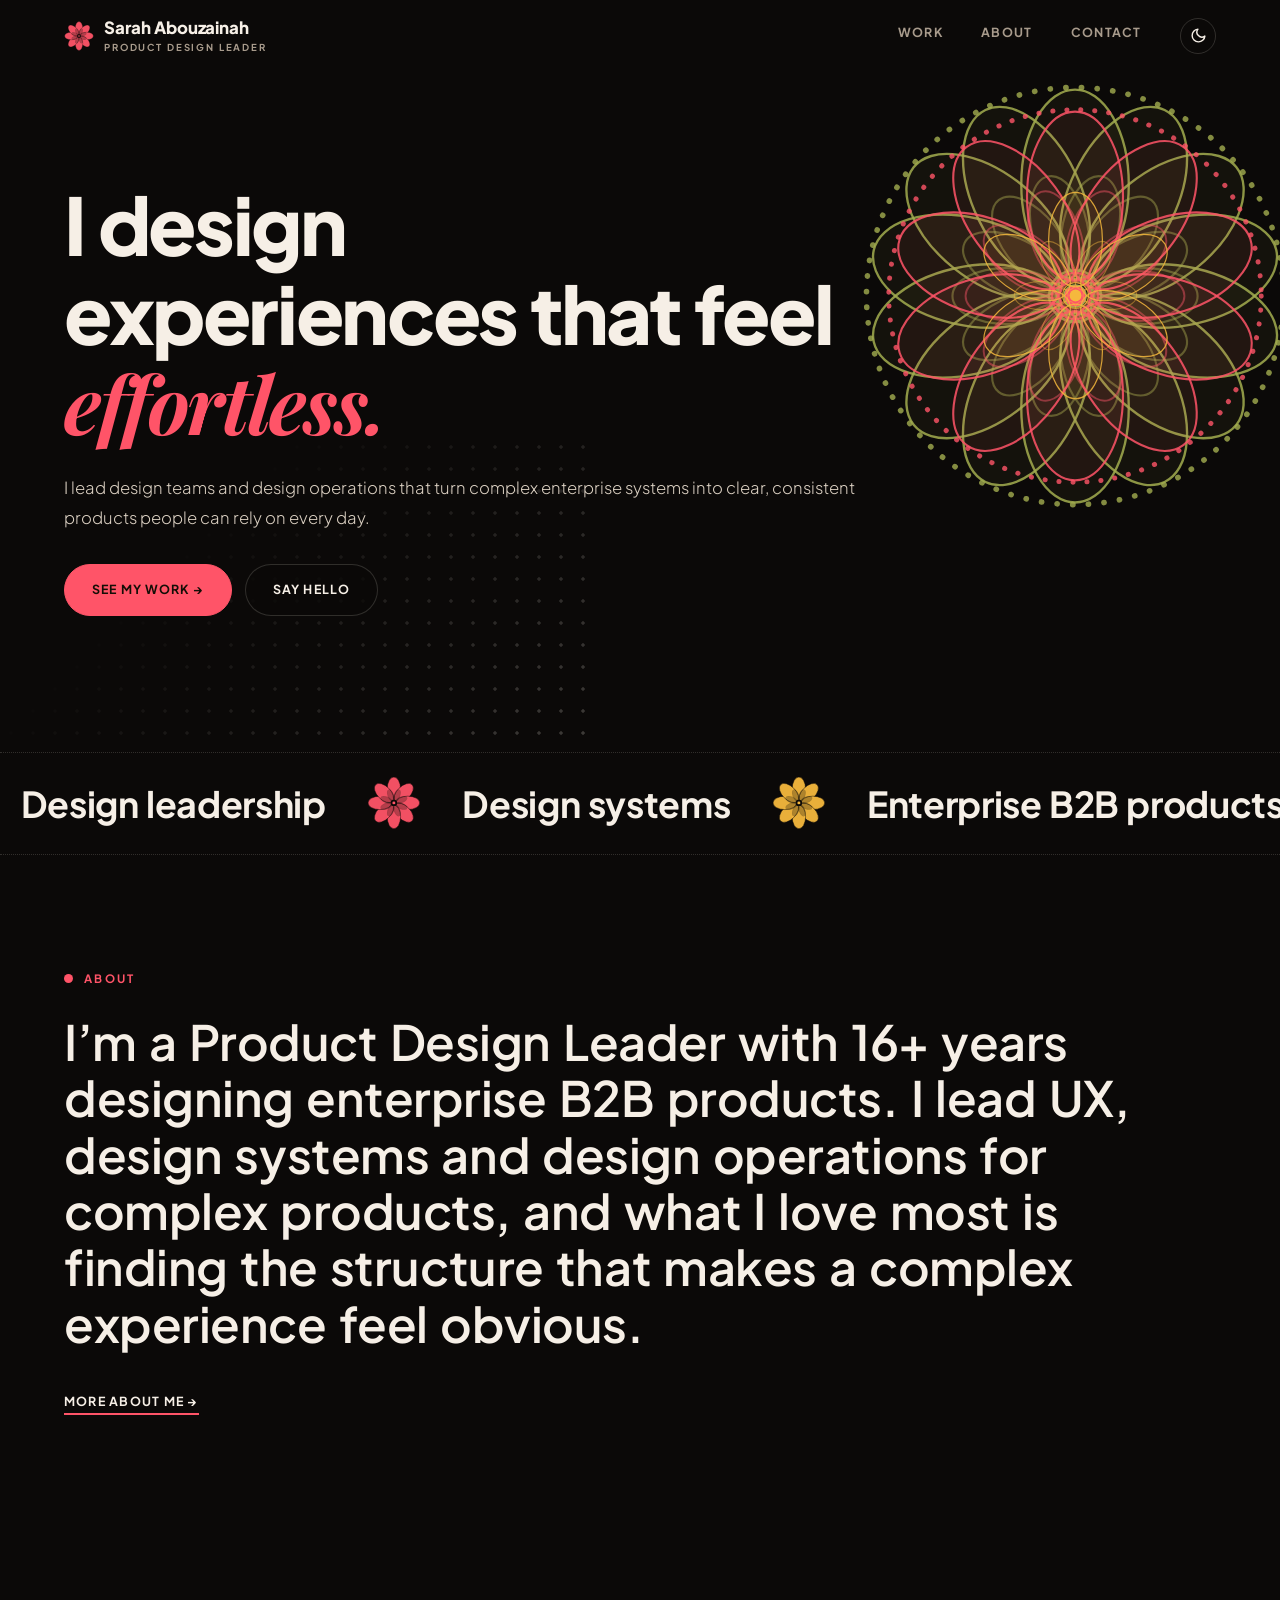
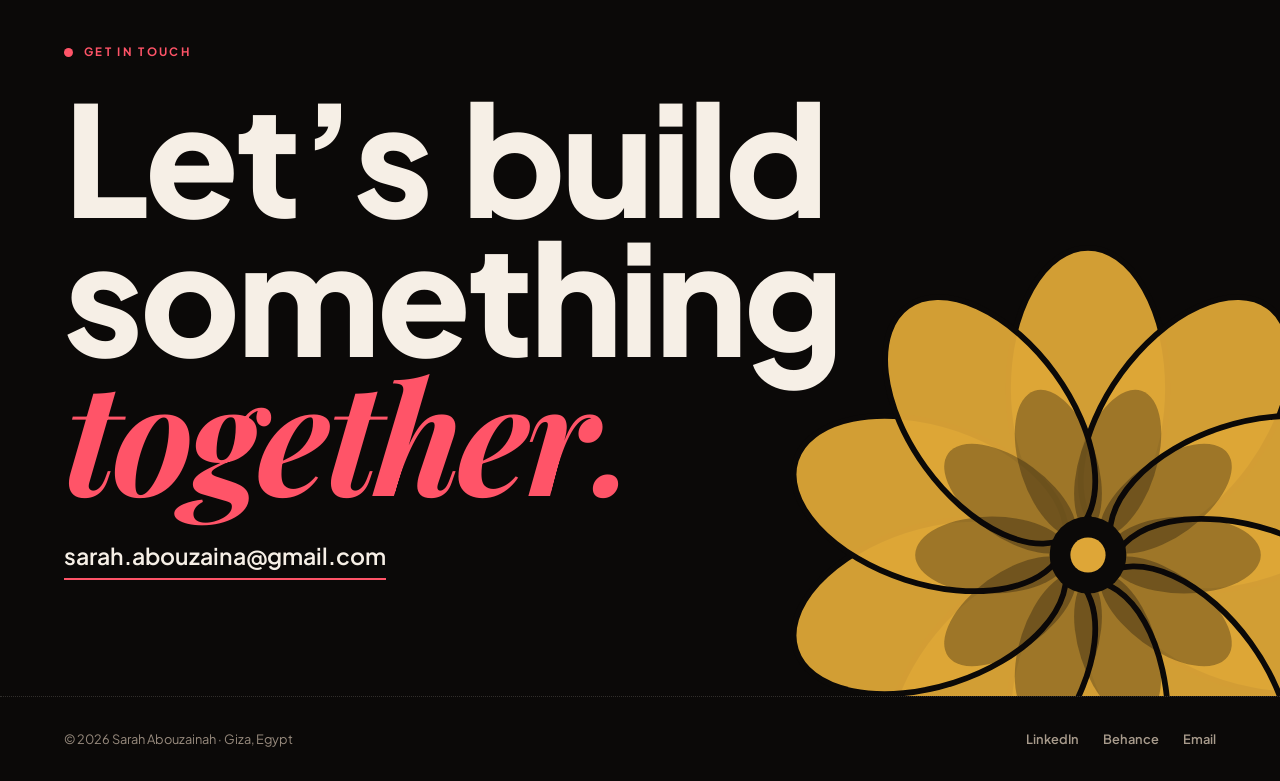
==== commit ea214df7: "Add light/dark theme switcher, dark default, favicon, readability fixes, Work reorder, hero flower p" ====
--- a/index.html
+++ b/index.html
@@ -14,8 +14,11 @@
   gtag('js', new Date());
   gtag('config', 'G-VXHC5RNFQE');
 </script>
-<link rel="icon" type="image/svg+xml" href="data:image/svg+xml,%3Csvg xmlns='http://www.w3.org/2000/svg' viewBox='0 0 64 64'%3E%3Crect width='64' height='64' rx='14' fill='%231A0600'/%3E%3Cellipse cx='20' cy='22' rx='10' ry='9' fill='%23C41230' opacity='.9'/%3E%3Cellipse cx='44' cy='18' rx='7' ry='12' rx='7' fill='%23C8920A' opacity='.85'/%3E%3Ccircle cx='48' cy='44' r='8' fill='%233D5A41' opacity='.9'/%3E%3Ctext x='32' y='44' font-family='Georgia,serif' font-size='22' font-weight='900' fill='%23FFFDF8' text-anchor='middle' letter-spacing='-1'%3ESA%3C/text%3E%3C/svg%3E">
+<link rel="icon" type="image/svg+xml" href="favicon.svg">
+<link rel="icon" type="image/png" sizes="32x32" href="favicon-32.png">
+<link rel="apple-touch-icon" href="apple-touch-icon.png">
 <link rel="preconnect" href="https://fonts.googleapis.com"><link rel="preconnect" href="https://fonts.gstatic.com" crossorigin><link href="https://fonts.googleapis.com/css2?family=Playfair+Display:ital,wght@0,700;1,700&family=Plus+Jakarta+Sans:wght@300;400;500;600;700;800&display=swap" rel="stylesheet">
+<script>try{var t=localStorage.getItem("theme");if(t==="light"||t==="dark")document.documentElement.setAttribute("data-theme",t)}catch(e){}</script>
 <link rel="stylesheet" href="styles.css">
 </head>
 <body>
@@ -25,6 +28,7 @@
     <li><a href="work.html">Work</a></li>
     <li><a href="about.html">About</a></li>
     <li><a href="contact.html">Contact</a></li>
+    <li class="tswitch"><button class="theme-btn" type="button" aria-label="Switch colour theme"><svg class="i-moon" viewBox="0 0 24 24" fill="none" stroke="currentColor" stroke-width="2" stroke-linecap="round" stroke-linejoin="round" aria-hidden="true"><path d="M21 12.8A9 9 0 1 1 11.2 3a7 7 0 0 0 9.8 9.8z"/></svg><svg class="i-sun" viewBox="0 0 24 24" fill="none" stroke="currentColor" stroke-width="2" stroke-linecap="round" aria-hidden="true"><circle cx="12" cy="12" r="4"/><path d="M12 2v2M12 20v2M4.9 4.9l1.4 1.4M17.7 17.7l1.4 1.4M2 12h2M20 12h2M4.9 19.1l1.4-1.4M17.7 6.3l1.4-1.4"/></svg></button></li>
   </ul>
 </header>
 <main>
--- a/styles.css
+++ b/styles.css
@@ -2,9 +2,9 @@
 *,*::before,*::after{box-sizing:border-box;margin:0;padding:0}
 html{scroll-behavior:smooth;-webkit-font-smoothing:antialiased;text-rendering:optimizeLegibility}
 :root{
-  --bg:#0B0908;--bg2:#141110;--bg3:#1D1815;--wh:#141110;
-  --tx:#F6EFE6;--ck:#F6EFE6;--km:#DBD0C2;--kl:#A89B8C;--mut:#7F7367;
-  --line:rgba(246,239,230,.16);
+  --bg:#0B0908;--bg2:#141110;--bg3:#1D1815;--wh:#141110;--deep:#050403;--ink-rgb:246,239,230;--bg-rgb:11,9,8;--on-gold:#140E06;
+  --tx:#F6EFE6;--ck:#F6EFE6;--km:#DBD0C2;--kl:#A89B8C;--mut:#988B7E;
+  --line:rgba(var(--ink-rgb),.16);
   --red:#F5B83D;--gold:#FF5468;--gold2:#FF8795;--sage:#A3AD4F; /* NOTE: --gold is now the primary (red), --red the secondary (yellow) */
   --cr:#F5B83D;--cg:#FF5468;--cg2:#FF8795;--cs:#A3AD4F;--csl:rgba(163,173,79,.1);
   --display:'Plus Jakarta Sans',system-ui,sans-serif;
@@ -30,7 +30,7 @@
 
 /* nav */
 .nav{position:fixed;inset:0 0 auto 0;z-index:100;display:flex;justify-content:space-between;align-items:center;padding:1.1rem var(--pad);transition:background .3s,border-color .3s;border-bottom:1px solid transparent}
-.nav.solid{background:rgba(11,9,8,.82);backdrop-filter:blur(14px);-webkit-backdrop-filter:blur(14px);border-bottom-color:var(--line)}
+.nav.solid{background:rgba(var(--bg-rgb),.82);backdrop-filter:blur(14px);-webkit-backdrop-filter:blur(14px);border-bottom-color:var(--line)}
 .brand{display:flex;align-items:center;gap:.65rem;font-family:var(--display);font-weight:800;font-size:1.05rem;letter-spacing:-0.010em;text-decoration:none;word-spacing:.05em}
 .brand .shape{width:30px;height:30px;color:var(--gold);flex-shrink:0}
 .bw{display:flex;flex-direction:column;line-height:1.1}
@@ -42,9 +42,9 @@
 .nav ul a:hover::after,.nav ul a.on::after{transform:scaleX(1)}
 
 /* buttons + labels */
-.btn{display:inline-flex;align-items:center;gap:.6rem;padding:.95rem 1.7rem;border-radius:100px;font-weight:700;font-size:.78rem;letter-spacing:.09em;text-transform:uppercase;text-decoration:none;background:var(--gold);color:#140E06;border:1.5px solid var(--gold);transition:transform .25s,background .25s,border-color .25s,color .25s}
+.btn{display:inline-flex;align-items:center;gap:.6rem;padding:.95rem 1.7rem;border-radius:100px;font-weight:700;font-size:.78rem;letter-spacing:.09em;text-transform:uppercase;text-decoration:none;background:var(--gold);color:var(--on-gold);border:1.5px solid var(--gold);transition:transform .25s,background .25s,border-color .25s,color .25s}
 .btn:hover{transform:translateY(-2px);background:var(--gold2);border-color:var(--gold2)}
-.btn.ghost{background:rgba(11,9,8,.72);color:var(--tx);border-color:var(--line)}
+.btn.ghost{background:rgba(var(--bg-rgb),.72);color:var(--tx);border-color:var(--line)}
 .btn.ghost:hover{border-color:var(--tx);background:transparent}
 .label{display:flex;align-items:center;gap:.7rem;font-size:.72rem;font-weight:700;letter-spacing:.2em;text-transform:uppercase;color:var(--gold);margin-bottom:1.6rem}
 .label::before{content:'';width:9px;height:9px;border-radius:50%;background:var(--gold)}
@@ -53,12 +53,12 @@
 
 /* hero */
 .hero{position:relative;min-height:min(100svh,47rem);padding:8rem var(--pad) calc(3.5rem + 80px);display:flex;flex-direction:column;justify-content:flex-end;overflow:hidden}
-.hero-art{position:absolute;right:-34vw;top:4rem;width:min(50vw,720px);aspect-ratio:1;z-index:0;pointer-events:none}
+.hero-art{position:absolute;right:1vw;top:6.5rem;width:min(30vw,520px);aspect-ratio:1;z-index:0;pointer-events:none}
 .hero-art .shape{position:absolute;inset:0}
 .hero-art .f1{animation:spin 120s linear infinite;color:var(--gold)}
 .hero-art .f2{inset:22%;animation:spin 70s linear infinite reverse;color:var(--red)}
 .hero-art .f3{inset:-6%;color:var(--sage);animation:spin 200s linear infinite}
-.dotfield{position:absolute;left:0;bottom:0;width:46%;height:42%;background:radial-gradient(circle,rgba(246,239,230,.22) 1.4px,transparent 2px) 0 0/22px 22px;-webkit-mask-image:linear-gradient(135deg,transparent 30%,#000);mask-image:linear-gradient(135deg,transparent 30%,#000);pointer-events:none;z-index:0}
+.dotfield{position:absolute;left:0;bottom:0;width:46%;height:42%;background:radial-gradient(circle,rgba(var(--ink-rgb),.22) 1.4px,transparent 2px) 0 0/22px 22px;-webkit-mask-image:linear-gradient(135deg,transparent 30%,#000);mask-image:linear-gradient(135deg,transparent 30%,#000);pointer-events:none;z-index:0}
 @keyframes spin{to{transform:rotate(360deg)}}
 .hero>*:not(.hero-art):not(.dotfield){position:relative;z-index:2}
 .eyebrow{display:flex;flex-wrap:wrap;align-items:center;gap:.6rem 1.2rem;font-size:.78rem;font-weight:700;letter-spacing:.16em;text-transform:uppercase;color:var(--kl);margin-bottom:2rem}
@@ -66,7 +66,7 @@
 .pill i{width:8px;height:8px;border-radius:50%;background:var(--sage);box-shadow:0 0 0 4px rgba(163,173,79,.2);animation:pulse 2.4s ease-in-out infinite}
 @keyframes pulse{50%{box-shadow:0 0 0 8px rgba(163,173,79,0)}}
 .hero h1,.page-h1{font-family:var(--display);font-weight:800;line-height:.9;letter-spacing:-0.020em;word-spacing:.05em}
-.hero h1{font-family:'Plus Jakarta Sans',system-ui,sans-serif;font-weight:800;font-size:clamp(3rem,7.6vw,8.6rem);line-height:1.12;letter-spacing:-0.03em;word-spacing:.02em}
+.hero h1{font-family:'Plus Jakarta Sans',system-ui,sans-serif;font-weight:800;font-size:clamp(3rem,6.2vw,7.6rem);line-height:1.12;letter-spacing:-0.03em;word-spacing:.02em}
 .hero h1 em,.page-h1 em,.mega em{font-family:var(--serif);font-style:italic;font-weight:700;color:var(--gold);letter-spacing:-.03em}
 .hero .actions{margin-top:2rem}
 .hero-sub{max-width:68ch;margin-top:1.6rem;font-size:clamp(1rem,1.3vw,1.18rem);color:var(--km);font-weight:300;line-height:1.75}
@@ -130,7 +130,7 @@
 
 /* inner pages */
 .page-top{padding:10rem var(--pad) 3rem;position:relative;overflow:hidden}
-.page-h1{font-size:clamp(3rem,10.5vw,10rem)}
+.page-h1{font-size:clamp(2.6rem,8vw,7.4rem);line-height:1.05}
 .page-sub{max-width:52ch;margin-top:2rem;color:var(--km);font-weight:300;font-size:clamp(1rem,1.4vw,1.2rem);line-height:1.75}
 .page-art{position:absolute;right:-6vw;top:6rem;width:min(30vw,400px);opacity:.85;aspect-ratio:1;pointer-events:none;color:var(--gold);animation:spin 150s linear infinite}
 
@@ -149,7 +149,7 @@
 .story p{font-size:clamp(1rem,1.3vw,1.15rem);color:var(--km);font-weight:300;line-height:1.85;margin-bottom:1.3rem;max-width:56ch}
 .story p strong{color:var(--tx);font-weight:600}
 .arch{position:relative;width:100%;max-width:440px;justify-self:center;aspect-ratio:4/5;border-radius:999px 999px 28px 28px;overflow:hidden;background:radial-gradient(circle at 25% 20%,rgba(255,84,104,.9),transparent 55%),radial-gradient(circle at 80% 85%,rgba(245,184,61,.75),transparent 60%),#2A1D14;display:grid;place-items:center}
-.arch .mono{font-family:var(--serif);font-style:italic;font-weight:700;font-size:clamp(5rem,11vw,9rem);color:rgba(11,9,8,.82);letter-spacing:-.04em}
+.arch .mono{font-family:var(--serif);font-style:italic;font-weight:700;font-size:clamp(5rem,11vw,9rem);color:rgba(var(--bg-rgb),.82);letter-spacing:-.04em}
 .arch img{position:absolute;inset:0;width:100%;height:100%;object-fit:cover;object-position:center top}
 .xrow{display:grid;grid-template-columns:3.6rem minmax(0,1fr) minmax(0,max-content);gap:1.5rem;align-items:center;padding:1.7rem 0;border-bottom:1px dotted var(--line);transition:padding .3s}
 .xrow:hover{padding-left:1rem}
@@ -184,7 +184,7 @@
   .arch{max-width:340px;justify-self:start}
   .stats{grid-template-columns:repeat(2,1fr)}
   .li{grid-template-columns:1fr;gap:.4rem}
-  .hero-art{right:-30vw;width:96vw;opacity:.8}
+  .hero-art{right:-30vw;width:96vw;opacity:.22}
 }
 @media(max-width:640px){
   .row{grid-template-columns:2.2rem minmax(0,1fr)}
@@ -208,13 +208,13 @@
 
 /* ═══ CASE STUDIES ═══ */
 
-.cs-hero{background:#050403;color:#fff;padding:5rem 5rem 4rem}
+.cs-hero{background:var(--deep);color:var(--tx);padding:5rem 5rem 4rem}
 .cs-dot{font-size:.72rem;font-weight:700;letter-spacing:.1em;text-transform:uppercase;color:var(--cg2);margin-bottom:1.5rem;display:flex;align-items:center;gap:.5rem}
-.cs-hero h1{font-family:var(--display);font-size:clamp(3rem,6vw,6rem);font-weight:900;line-height:.95;color:#fff;margin-bottom:1.5rem}
+.cs-hero h1{font-family:var(--display);font-size:clamp(3rem,6vw,6rem);font-weight:900;line-height:.95;color:var(--tx);margin-bottom:1.5rem}
 .cs-hero h1 em{color:var(--cg2);font-style:italic}
-.cs-hero-sub{font-size:1rem;color:rgba(255,255,255,.62);line-height:1.85;max-width:640px;margin-bottom:2rem;font-weight:300}
+.cs-hero-sub{font-size:1rem;color:rgba(var(--ink-rgb),.62);line-height:1.85;max-width:640px;margin-bottom:2rem;font-weight:300}
 .cs-tags{display:flex;flex-wrap:wrap;gap:.5rem}
-.cs-tag{font-size:.65rem;font-weight:700;letter-spacing:.06em;text-transform:uppercase;padding:.28rem .8rem;border-radius:100px;border:1px solid rgba(255,255,255,.22);color:rgba(255,255,255,.7)}
+.cs-tag{font-size:.65rem;font-weight:700;letter-spacing:.06em;text-transform:uppercase;padding:.28rem .8rem;border-radius:100px;border:1px solid rgba(var(--ink-rgb),.22);color:rgba(var(--ink-rgb),.7)}
 .cs-meta{display:grid;grid-template-columns:repeat(5,1fr);background:var(--wh);border-bottom:1px solid rgba(255,84,104,.1)}
 .cs-mi{padding:1.5rem 2rem;border-right:1px solid rgba(255,84,104,.1)}
 .cs-mi:last-child{border-right:none}
@@ -230,8 +230,8 @@
 .cs-pain-item{background:var(--bg2);padding:1.5rem;border-radius:12px;border-left:3px solid var(--cr)}
 .cs-pain-item h4{font-size:.82rem;font-weight:700;color:var(--ck);margin-bottom:.45rem}
 .cs-pain-item p{font-size:.75rem;color:var(--km);line-height:1.7;margin:0}
-.cs-hmw{background:#050403;padding:2rem 2.5rem;border-radius:14px;margin-top:2.5rem}
-.cs-hmw p{font-family:var(--display);font-size:1rem;font-style:italic;color:#fff;line-height:1.75;margin:0}
+.cs-hmw{background:var(--deep);padding:2rem 2.5rem;border-radius:14px;margin-top:2.5rem}
+.cs-hmw p{font-family:var(--display);font-size:1rem;font-style:italic;color:var(--tx);line-height:1.75;margin:0}
 .cs-stats{display:grid;grid-template-columns:repeat(4,1fr);gap:2px;background:rgba(255,84,104,.1);border:2px solid rgba(255,84,104,.1);margin-bottom:2.5rem;border-radius:6px;overflow:hidden}
 .cs-stat{background:var(--wh);padding:1.75rem 1.25rem;text-align:center}
 .cs-stat-n{font-family:var(--display);font-size:2.6rem;font-weight:900;color:var(--cr);line-height:1;display:block;margin-bottom:.3rem}
@@ -256,7 +256,7 @@
 .cs-caption{font-size:.72rem;color:var(--kl);line-height:1.6;margin-top:.75rem;font-style:italic}
 .cs-decision{display:grid;grid-template-columns:1fr 1fr;gap:1.25rem;margin-bottom:1.5rem}
 .cs-before,.cs-after{padding:1.5rem;border-radius:12px}
-.cs-before{background:rgba(246,239,230,.03);border-left:3px solid rgba(246,239,230,.14)}
+.cs-before{background:rgba(var(--ink-rgb),.03);border-left:3px solid rgba(var(--ink-rgb),.14)}
 .cs-after{background:rgba(61,90,65,.05);border-left:3px solid var(--cs)}
 .cs-dlbl{font-size:.58rem;font-weight:700;letter-spacing:.14em;text-transform:uppercase;margin-bottom:.5rem}
 .cs-before .cs-dlbl{color:var(--kl)}
@@ -273,11 +273,11 @@
 .cs-ln{font-family:var(--display);font-size:2rem;font-weight:900;color:rgba(255,84,104,.18);flex-shrink:0;line-height:1;min-width:2.5rem}
 .cs-lb h4{font-size:.9rem;font-weight:700;color:var(--ck);margin-bottom:.4rem}
 .cs-lb p{font-size:.82rem;color:var(--km);line-height:1.85;margin:0;font-weight:300}
-.cs-footer{background:#050403;padding:3rem 5rem;display:flex;align-items:center;justify-content:space-between;flex-wrap:wrap;gap:1rem}
-.cs-footer p{font-size:.72rem;color:rgba(255,255,255,.38);letter-spacing:.04em}
-.cs-behance{display:inline-flex;align-items:center;gap:.5rem;background:rgba(255,255,255,.1);border:1px solid rgba(255,255,255,.2);color:#fff;font-size:.72rem;font-weight:700;letter-spacing:.08em;text-transform:uppercase;padding:.65rem 1.4rem;border-radius:100px;text-decoration:none;transition:all .2s}
-.cs-behance:hover{background:rgba(255,255,255,.18);transform:translateY(-2px)}
-.cs-cover-wrap{width:100%;overflow:hidden;background:#050403;line-height:0}
+.cs-footer{background:var(--deep);padding:3rem 5rem;display:flex;align-items:center;justify-content:space-between;flex-wrap:wrap;gap:1rem}
+.cs-footer p{font-size:.72rem;color:rgba(var(--ink-rgb),.62);letter-spacing:.04em}
+.cs-behance{display:inline-flex;align-items:center;gap:.5rem;background:rgba(var(--ink-rgb),.1);border:1px solid rgba(var(--ink-rgb),.2);color:#fff;font-size:.72rem;font-weight:700;letter-spacing:.08em;text-transform:uppercase;padding:.65rem 1.4rem;border-radius:100px;text-decoration:none;transition:all .2s}
+.cs-behance:hover{background:rgba(var(--ink-rgb),.18);transform:translateY(-2px)}
+.cs-cover-wrap{width:100%;overflow:hidden;background:var(--deep);line-height:0}
 .cs-cover{width:100%;display:block;max-height:72vh;object-fit:cover;object-position:center top}
 .cs-steps{display:flex;flex-direction:column;position:relative;margin:2rem 0}
 .cs-steps::before{content:'';position:absolute;left:15px;top:8px;bottom:8px;width:2px;background:linear-gradient(to bottom,var(--cr),var(--cg),var(--cs))}
@@ -303,7 +303,7 @@
 .cs-release.r1::before{background:var(--cr)}
 .cs-release.r2::before{background:var(--cg)}
 .cs-release.r3::before{background:var(--cs)}
-.cs-release-n{font-family:var(--display);font-size:4rem;font-weight:900;color:rgba(246,239,230,.04);line-height:1}
+.cs-release-n{font-family:var(--display);font-size:4rem;font-weight:900;color:rgba(var(--ink-rgb),.04);line-height:1}
 .cs-release-badge{font-size:.58rem;font-weight:700;letter-spacing:.12em;text-transform:uppercase;margin-bottom:.5rem;display:block}
 .cs-release.r1 .cs-release-badge{color:var(--cr)}
 .cs-release.r2 .cs-release-badge{color:var(--cg)}
@@ -376,7 +376,7 @@
 .mcard .textlink{font-size:.7rem}
 @media(max-width:1000px){
   .cs-body{display:block;padding-top:0}
-  .cs-toc{top:4.4rem;z-index:60;margin:0 calc(var(--pad)*-1) 2.5rem;padding:.7rem var(--pad) .8rem;background:rgba(11,9,8,.92);-webkit-backdrop-filter:blur(12px);backdrop-filter:blur(12px);border-bottom:1px solid var(--line)}
+  .cs-toc{top:4.4rem;z-index:60;margin:0 calc(var(--pad)*-1) 2.5rem;padding:.7rem var(--pad) .8rem;background:rgba(var(--bg-rgb),.92);-webkit-backdrop-filter:blur(12px);backdrop-filter:blur(12px);border-bottom:1px solid var(--line)}
   .toc-h{display:none}
   .toc-bar{margin-bottom:.6rem}
   .cs-toc ol{display:flex;gap:.4rem;overflow-x:auto;scrollbar-width:none}
@@ -417,3 +417,48 @@
 .cs-process .cs-step-icon{font-size:1.5rem;margin-bottom:.9rem}
 .cs-process .cs-step-t{font-size:.8rem;margin-bottom:.45rem}
 .cs-process .cs-step-s{font-size:.82rem;line-height:1.55}
+
+/* ───────── light theme ───────── */
+:root[data-theme="light"]{
+  --bg:#FBF6EE;--bg2:#F3EBDF;--bg3:#EADFD0;--wh:#FFFFFF;--deep:#F1E8DA;--ink-rgb:26,20,16;--bg-rgb:251,246,238;--on-gold:#fff;
+  --tx:#1A1410;--ck:#1A1410;--km:#4B4037;--kl:#6B5F53;--mut:#6E6256;
+  --red:#C98A0B;--gold:#CC2B44;--gold2:#F0707F;--sage:#7A8630;
+  --cr:#C98A0B;--cg:#E23A50;--cg2:#F0707F;--cs:#7A8630;--csl:rgba(122,134,48,.12);
+}
+:root[data-theme="light"] ::selection{background:var(--gold);color:#fff}
+:root[data-theme="light"] .btn.ghost{color:var(--tx)}
+
+/* theme switch */
+.nav ul li.tswitch{display:flex;align-items:center}
+.theme-btn{width:36px;height:36px;border-radius:50%;border:1px solid var(--line);background:transparent;color:var(--tx);display:grid;place-items:center;cursor:pointer;transition:border-color .2s,background .2s,transform .2s}
+.theme-btn:hover{border-color:var(--gold);transform:rotate(18deg)}
+.theme-btn svg{width:17px;height:17px;display:block}
+.theme-btn .i-sun{display:none}
+:root[data-theme="light"] .theme-btn .i-sun{display:block}
+:root[data-theme="light"] .theme-btn .i-moon{display:none}
+body{transition:background-color .3s ease,color .3s ease}
+
+/* readability fixes */
+.cs-hmw p{color:var(--tx)!important}
+:root[data-theme="light"] .cs-dot,:root[data-theme="light"] .cs-hero h1 em{color:var(--gold)}
+:root[data-theme="light"] .cs-hero h1 em{opacity:1}
+.cs-step-dot{color:#1A1410}
+.cs-step-dot.g,.cs-step-dot.s{color:#1A1410}
+.cs-ln{color:rgba(var(--ink-rgb),.28)!important}
+:root[data-theme="light"] .cs-hero .cs-big,:root[data-theme="light"] .cs-stats span[style*="Playfair"]{color:#9A6500!important}
+.cs-img-ph span{opacity:.8}
+.cs-img-ph-icon{opacity:.6}
+.cs-release-n{color:rgba(var(--ink-rgb),.12)}
+:root[data-theme="light"]{--cg:#CC2B44;--cg2:#CC2B44;--cs:#5E6A1C;--csl:rgba(94,106,28,.12)}
+:root[data-theme="light"] .cs-stat-n,:root[data-theme="light"] .cs-hero span[style*="Playfair"]{color:#8A5A00!important}
+:root[data-theme="light"] .cs-hero h1 em{color:#CC2B44!important}
+:root[data-theme="light"] .label,:root[data-theme="light"] .xdate,:root[data-theme="light"] .edy{color:#CC2B44}
+:root[data-theme="light"]{--cg:#BD2340;--cg2:#BD2340;--gold:#BD2340;--cs:#56621A}
+:root[data-theme="light"] .cs-outcome-n,:root[data-theme="light"] .cs-release-badge,:root[data-theme="light"] .cs-more small,:root[data-theme="light"] small[style*="--cr"],:root[data-theme="light"] .cs-hero span[style*="Playfair"]{color:#8A5A00!important}
+:root[data-theme="light"] .cs-step-dot.g,:root[data-theme="light"] .cs-step-dot.s{color:#fff}
+.cs-img-ph span{color:var(--km);opacity:1}
+:root[data-theme="light"]{--sage:#56621A}
+:root[data-theme="light"] .mcard[style*="--red"] small{color:#8A5A00}
+:root[data-theme="light"] .cs-toc a.on{color:#BD2340}
+:root[data-theme="light"] [style*="color:var(--cr)"],:root[data-theme="light"] [style*="color:var(--red)"]{color:#8A5A00!important}
+:root[data-theme="light"] .label{color:#A81D38!important}
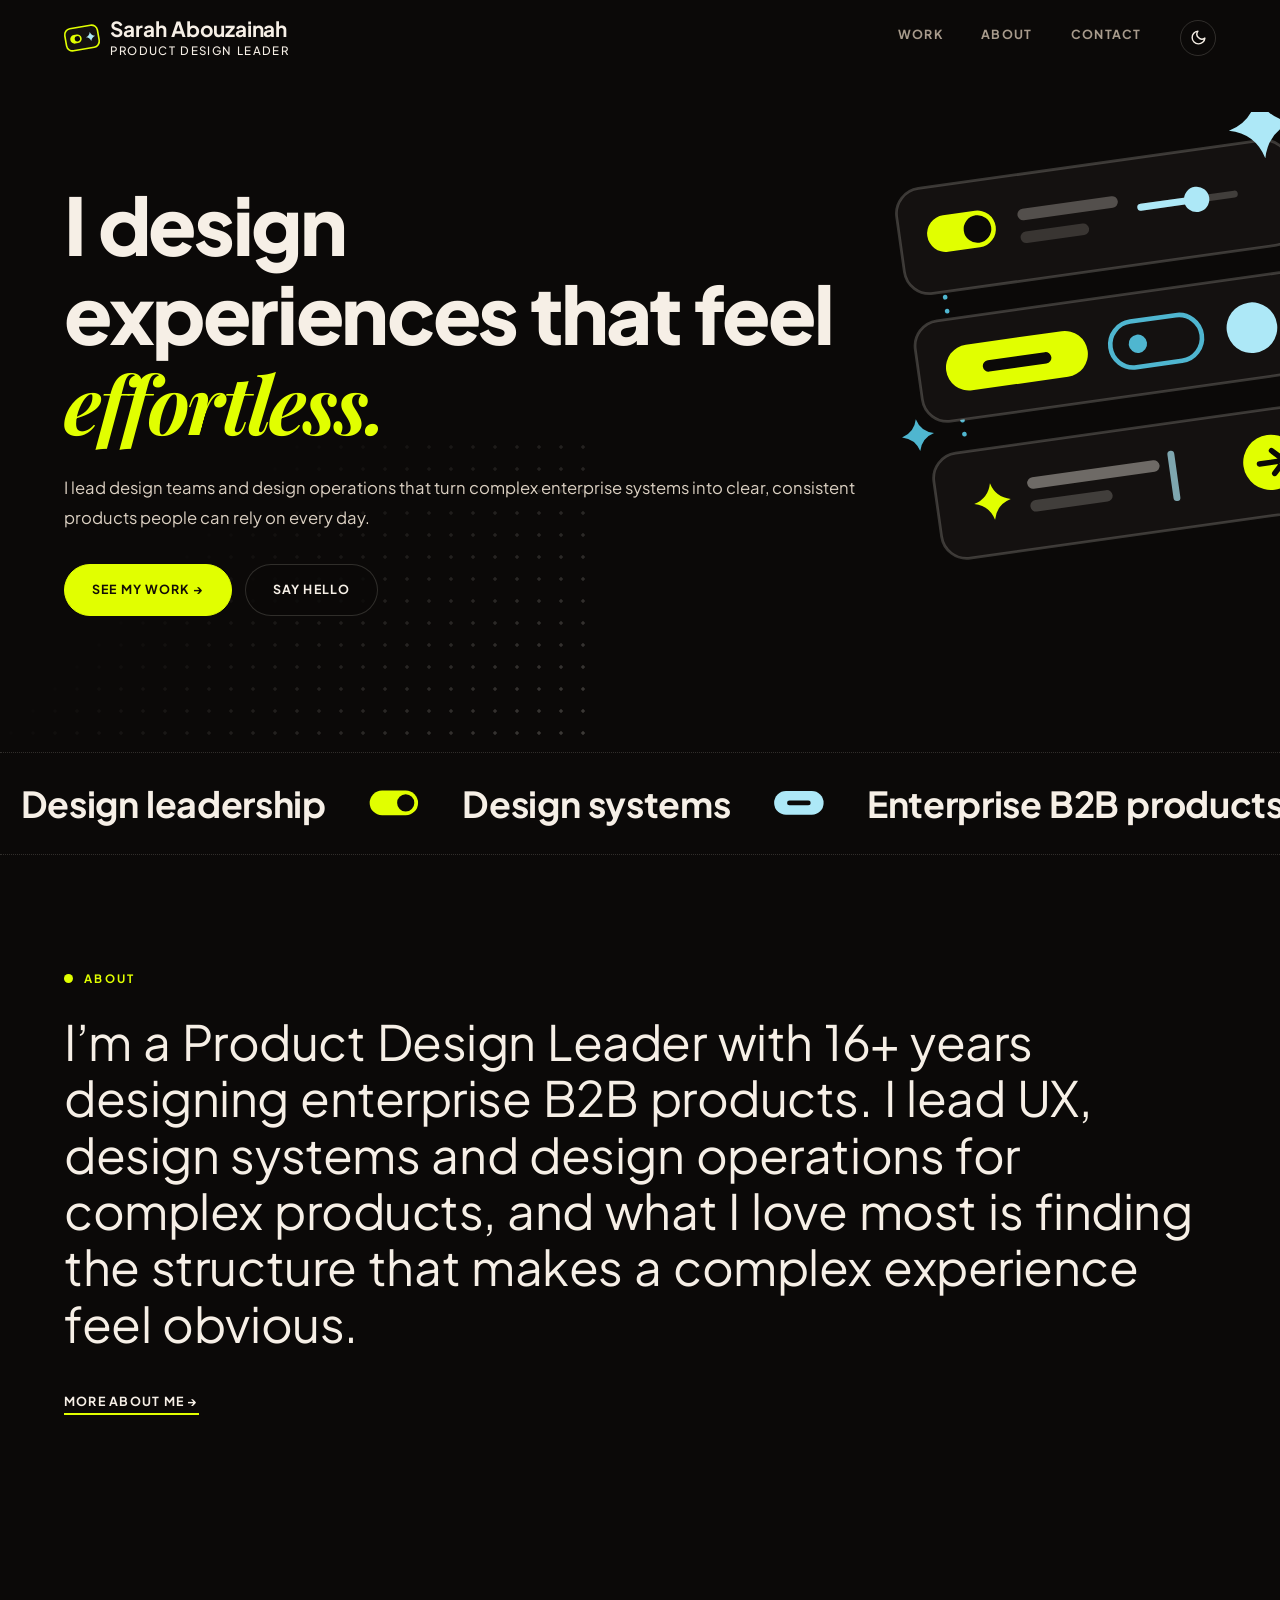
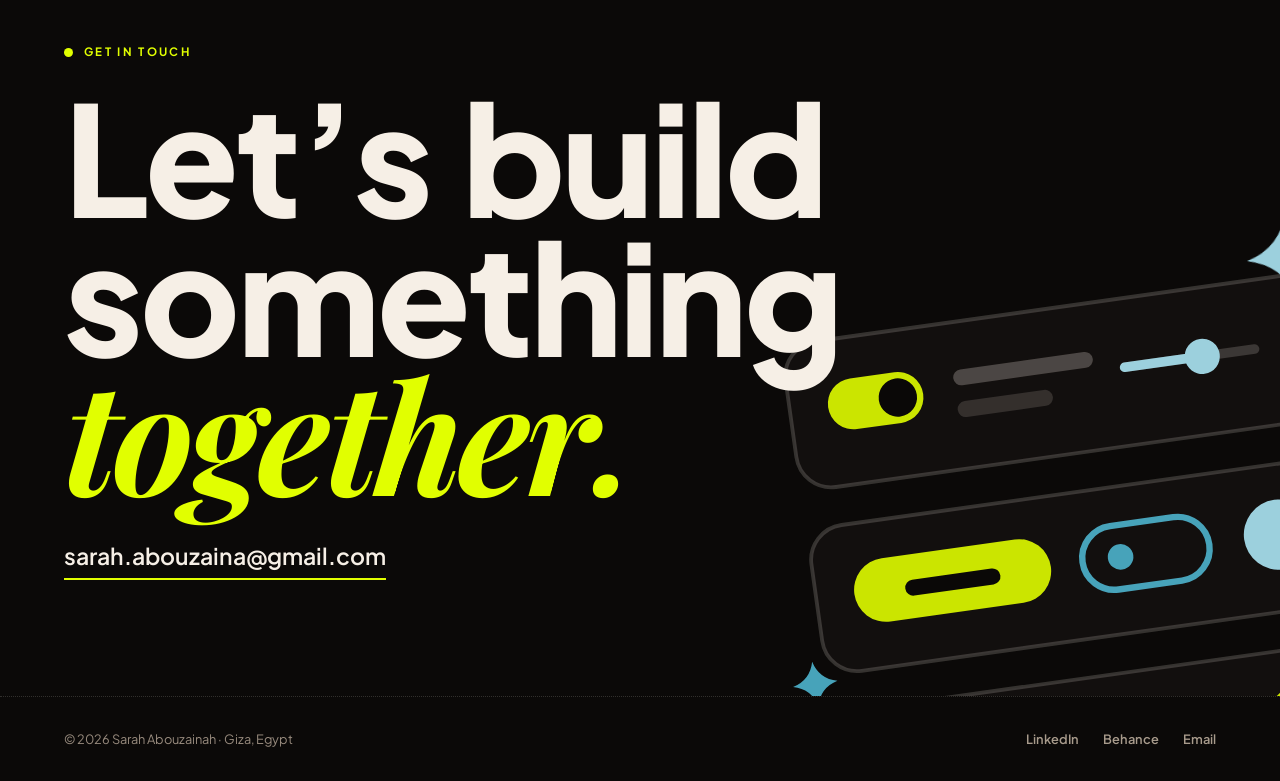
==== commit 0e2b0223: "New components direction, lime and sky palette, light theme refinements, readability and alignment f" ====
--- a/index.html
+++ b/index.html
@@ -18,7 +18,7 @@
 <link rel="icon" type="image/png" sizes="32x32" href="favicon-32.png">
 <link rel="apple-touch-icon" href="apple-touch-icon.png">
 <link rel="preconnect" href="https://fonts.googleapis.com"><link rel="preconnect" href="https://fonts.gstatic.com" crossorigin><link href="https://fonts.googleapis.com/css2?family=Playfair+Display:ital,wght@0,700;1,700&family=Plus+Jakarta+Sans:wght@300;400;500;600;700;800&display=swap" rel="stylesheet">
-<script>try{var t=localStorage.getItem("theme");if(t==="light"||t==="dark")document.documentElement.setAttribute("data-theme",t)}catch(e){}</script>
+<script>document.documentElement.setAttribute("data-theme","dark");try{var t=localStorage.getItem("theme-v2");if(t==="light")document.documentElement.setAttribute("data-theme","light")}catch(e){}</script>
 <link rel="stylesheet" href="styles.css">
 </head>
 <body>
@@ -34,9 +34,7 @@
 <main>
 <section class="hero">
   <div class="hero-art" aria-hidden="true">
-    <span class="shape f3" data-shape="flower" data-n="14" data-style="line" data-ring></span>
-    <span class="shape f1" data-shape="flower" data-n="10" data-style="line" data-ring></span>
-    <span class="shape f2" data-shape="flower" data-n="6" data-style="line"></span>
+    <svg class="bloom" viewBox="0 0 200 200" aria-hidden="true"><g transform="rotate(-8 100 100)"><path d="M30 52 L30 78 M30 112 L30 134" stroke="var(--sage)" stroke-width="2" stroke-dasharray="0.1 6" stroke-linecap="round"/><g transform="translate(14,22)"><g class="fl a" style="animation-delay:0s"><rect width="172" height="46" rx="11" style="fill:var(--bg2);stroke:rgba(var(--ink-rgb),.2)" stroke-width="1.2"/><rect x="12" y="13" width="30" height="16" rx="8" fill="var(--gold)"/><circle cx="34" cy="21" r="6" style="fill:var(--bg)"/><rect x="52" y="15" width="44" height="5" rx="2.5" style="fill:rgba(var(--ink-rgb),0.28)"/><rect x="52" y="25" width="30" height="5" rx="2.5" style="fill:rgba(var(--ink-rgb),0.16)"/><rect x="104" y="20" width="44" height="3" rx="1.5" style="fill:rgba(var(--ink-rgb),.2)"/><rect x="104" y="20" width="26" height="3" rx="1.5" fill="var(--red)"/><circle cx="130" cy="21.5" r="5.5" fill="var(--red)"/></g></g><g transform="translate(14,80)"><g class="fl b" style="animation-delay:-1.6s"><rect width="172" height="44" rx="11" style="fill:var(--bg2);stroke:rgba(var(--ink-rgb),.2)" stroke-width="1.2"/><rect x="12" y="12" width="62" height="20" rx="10" fill="var(--gold)"/><rect x="28" y="20" width="30" height="5" rx="2.5" style="fill:var(--bg)"/><rect x="84" y="12" width="40" height="20" rx="10" fill="none" stroke="var(--sage)" stroke-width="2"/><circle cx="96" cy="22" r="4" fill="var(--sage)"/><circle cx="146" cy="22" r="11" fill="var(--red)"/><path d="M146 -6 Q1.2 -1.2 6 0 Q1.2 1.2 0 6 Q-1.2 1.2 -6 0 Q-1.2 -1.2 0 -6Z" style="display:none"/></g></g><g transform="translate(14,138)"><g class="fl c" style="animation-delay:-3.2s"><rect width="172" height="46" rx="11" style="fill:var(--bg2);stroke:rgba(var(--ink-rgb),.2)" stroke-width="1.2"/><path d="M0 -8 Q1.6 -1.6 8 0 Q1.6 1.6 0 8 Q-1.6 1.6 -8 0 Q-1.6 -1.6 0 -8Z" transform="translate(24,23)" fill="var(--gold)"/><rect x="40" y="15" width="58" height="5" rx="2.5" style="fill:rgba(var(--ink-rgb),0.4)"/><rect x="40" y="25" width="36" height="5" rx="2.5" style="fill:rgba(var(--ink-rgb),0.2)"/><rect x="102" y="12" width="3" height="22" rx="1.5" fill="var(--red)"><animate attributeName="opacity" values="1;0;1" dur="1.2s" repeatCount="indefinite"/></rect><circle cx="146" cy="23" r="12" fill="var(--gold)"/><path d="M141 23 H151 M147 18 L152 23 L147 28" fill="none" style="stroke:var(--bg)" stroke-width="2.4" stroke-linecap="round" stroke-linejoin="round"/></g></g><path d="M0 -14 Q2.8 -2.8 14 0 Q2.8 2.8 0 14 Q-2.8 2.8 -14 0 Q-2.8 -2.8 0 -14Z" transform="translate(176,16)" fill="var(--red)"><animateTransform attributeName="transform" type="rotate" from="0 0 0" to="0 0 0" dur="1s" repeatCount="1"/></path><path d="M0 -7 Q1.4 -1.4 7 0 Q1.4 1.4 0 7 Q-1.4 1.4 -7 0 Q-1.4 -1.4 0 -7Z" transform="translate(10,128)" fill="var(--sage)"/><path d="M0 -5 Q1.0 -1.0 5 0 Q1.0 1.0 0 5 Q-1.0 1.0 -5 0 Q-1.0 -1.0 0 -5Z" transform="translate(194,112)" fill="var(--gold)"/></g></svg>
   </div>
   <div class="dotfield" aria-hidden="true"></div>
   <h1>I design<br>experiences that feel<br><em>effortless.</em></h1>
--- a/styles.css
+++ b/styles.css
@@ -5,8 +5,8 @@
   --bg:#0B0908;--bg2:#141110;--bg3:#1D1815;--wh:#141110;--deep:#050403;--ink-rgb:246,239,230;--bg-rgb:11,9,8;--on-gold:#140E06;
   --tx:#F6EFE6;--ck:#F6EFE6;--km:#DBD0C2;--kl:#A89B8C;--mut:#988B7E;
   --line:rgba(var(--ink-rgb),.16);
-  --red:#F5B83D;--gold:#FF5468;--gold2:#FF8795;--sage:#A3AD4F; /* NOTE: --gold is now the primary (red), --red the secondary (yellow) */
-  --cr:#F5B83D;--cg:#FF5468;--cg2:#FF8795;--cs:#A3AD4F;--csl:rgba(163,173,79,.1);
+  --red:#ADE8F7;--gold:#E1FF00;--gold2:#F0FF70;--sage:#4FB6D0; /* NOTE: --gold is now the primary (red), --red the secondary (yellow) */
+  --cr:#ADE8F7;--cg:#E1FF00;--cg2:#F0FF70;--cs:#4FB6D0;--csl:rgba(79,182,208,.1);
   --display:'Plus Jakarta Sans',system-ui,sans-serif;
   --serif:'Playfair Display',Georgia,serif;
   --body:'Plus Jakarta Sans',system-ui,sans-serif;
@@ -32,7 +32,7 @@
 .nav{position:fixed;inset:0 0 auto 0;z-index:100;display:flex;justify-content:space-between;align-items:center;padding:1.1rem var(--pad);transition:background .3s,border-color .3s;border-bottom:1px solid transparent}
 .nav.solid{background:rgba(var(--bg-rgb),.82);backdrop-filter:blur(14px);-webkit-backdrop-filter:blur(14px);border-bottom-color:var(--line)}
 .brand{display:flex;align-items:center;gap:.65rem;font-family:var(--display);font-weight:800;font-size:1.05rem;letter-spacing:-0.010em;text-decoration:none;word-spacing:.05em}
-.brand .shape{width:30px;height:30px;color:var(--gold);flex-shrink:0}
+.brand .shape{width:36px;height:36px;color:var(--gold);flex-shrink:0}
 .bw{display:flex;flex-direction:column;line-height:1.1}
 .bt{font-family:var(--body);font-size:.6rem;font-weight:700;letter-spacing:.18em;text-transform:uppercase;color:var(--kl);margin-top:.3rem}
 .nav ul{display:flex;gap:clamp(1.1rem,3vw,2.6rem);list-style:none}
@@ -53,7 +53,7 @@
 
 /* hero */
 .hero{position:relative;min-height:min(100svh,47rem);padding:8rem var(--pad) calc(3.5rem + 80px);display:flex;flex-direction:column;justify-content:flex-end;overflow:hidden}
-.hero-art{position:absolute;right:1vw;top:6.5rem;width:min(30vw,520px);aspect-ratio:1;z-index:0;pointer-events:none}
+.hero-art{position:absolute;width:min(42vw,860px);right:calc(min(42vw,860px) * -.3);top:5.5rem;aspect-ratio:1;z-index:0;pointer-events:none}
 .hero-art .shape{position:absolute;inset:0}
 .hero-art .f1{animation:spin 120s linear infinite;color:var(--gold)}
 .hero-art .f2{inset:22%;animation:spin 70s linear infinite reverse;color:var(--red)}
@@ -63,8 +63,8 @@
 .hero>*:not(.hero-art):not(.dotfield){position:relative;z-index:2}
 .eyebrow{display:flex;flex-wrap:wrap;align-items:center;gap:.6rem 1.2rem;font-size:.78rem;font-weight:700;letter-spacing:.16em;text-transform:uppercase;color:var(--kl);margin-bottom:2rem}
 .pill{display:inline-flex;align-items:center;gap:.55rem;padding:.4rem .95rem;border-radius:100px;border:1px solid var(--line);color:var(--tx);letter-spacing:.1em}
-.pill i{width:8px;height:8px;border-radius:50%;background:var(--sage);box-shadow:0 0 0 4px rgba(163,173,79,.2);animation:pulse 2.4s ease-in-out infinite}
-@keyframes pulse{50%{box-shadow:0 0 0 8px rgba(163,173,79,0)}}
+.pill i{width:8px;height:8px;border-radius:50%;background:var(--sage);box-shadow:0 0 0 4px rgba(79,182,208,.2);animation:pulse 2.4s ease-in-out infinite}
+@keyframes pulse{50%{box-shadow:0 0 0 8px rgba(79,182,208,0)}}
 .hero h1,.page-h1{font-family:var(--display);font-weight:800;line-height:.9;letter-spacing:-0.020em;word-spacing:.05em}
 .hero h1{font-family:'Plus Jakarta Sans',system-ui,sans-serif;font-weight:800;font-size:clamp(3rem,6.2vw,7.6rem);line-height:1.12;letter-spacing:-0.03em;word-spacing:.02em}
 .hero h1 em,.page-h1 em,.mega em{font-family:var(--serif);font-style:italic;font-weight:700;color:var(--gold);letter-spacing:-.03em}
@@ -148,7 +148,7 @@
 .about-grid{display:grid;grid-template-columns:minmax(0,1.2fr) minmax(0,1fr);gap:clamp(2.5rem,6vw,6rem);align-items:start}
 .story p{font-size:clamp(1rem,1.3vw,1.15rem);color:var(--km);font-weight:300;line-height:1.85;margin-bottom:1.3rem;max-width:56ch}
 .story p strong{color:var(--tx);font-weight:600}
-.arch{position:relative;width:100%;max-width:440px;justify-self:center;aspect-ratio:4/5;border-radius:999px 999px 28px 28px;overflow:hidden;background:radial-gradient(circle at 25% 20%,rgba(255,84,104,.9),transparent 55%),radial-gradient(circle at 80% 85%,rgba(245,184,61,.75),transparent 60%),#2A1D14;display:grid;place-items:center}
+.arch{position:relative;width:100%;max-width:440px;justify-self:center;aspect-ratio:4/5;border-radius:999px 999px 28px 28px;overflow:hidden;background:radial-gradient(circle at 25% 20%,rgba(225,255,0,.9),transparent 55%),radial-gradient(circle at 80% 85%,rgba(173,232,247,.75),transparent 60%),#2A1D14;display:grid;place-items:center}
 .arch .mono{font-family:var(--serif);font-style:italic;font-weight:700;font-size:clamp(5rem,11vw,9rem);color:rgba(var(--bg-rgb),.82);letter-spacing:-.04em}
 .arch img{position:absolute;inset:0;width:100%;height:100%;object-fit:cover;object-position:center top}
 .xrow{display:grid;grid-template-columns:3.6rem minmax(0,1fr) minmax(0,max-content);gap:1.5rem;align-items:center;padding:1.7rem 0;border-bottom:1px dotted var(--line);transition:padding .3s}
@@ -215,8 +215,8 @@
 .cs-hero-sub{font-size:1rem;color:rgba(var(--ink-rgb),.62);line-height:1.85;max-width:640px;margin-bottom:2rem;font-weight:300}
 .cs-tags{display:flex;flex-wrap:wrap;gap:.5rem}
 .cs-tag{font-size:.65rem;font-weight:700;letter-spacing:.06em;text-transform:uppercase;padding:.28rem .8rem;border-radius:100px;border:1px solid rgba(var(--ink-rgb),.22);color:rgba(var(--ink-rgb),.7)}
-.cs-meta{display:grid;grid-template-columns:repeat(5,1fr);background:var(--wh);border-bottom:1px solid rgba(255,84,104,.1)}
-.cs-mi{padding:1.5rem 2rem;border-right:1px solid rgba(255,84,104,.1)}
+.cs-meta{display:grid;grid-template-columns:repeat(5,1fr);background:var(--wh);border-bottom:1px solid rgba(225,255,0,.1)}
+.cs-mi{padding:1.5rem 2rem;border-right:1px solid rgba(225,255,0,.1)}
 .cs-mi:last-child{border-right:none}
 .cs-ml{font-size:.58rem;font-weight:700;letter-spacing:.14em;text-transform:uppercase;color:var(--kl);margin-bottom:.35rem}
 .cs-mv{font-size:.82rem;font-weight:600;color:var(--ck)}
@@ -232,17 +232,17 @@
 .cs-pain-item p{font-size:.75rem;color:var(--km);line-height:1.7;margin:0}
 .cs-hmw{background:var(--deep);padding:2rem 2.5rem;border-radius:14px;margin-top:2.5rem}
 .cs-hmw p{font-family:var(--display);font-size:1rem;font-style:italic;color:var(--tx);line-height:1.75;margin:0}
-.cs-stats{display:grid;grid-template-columns:repeat(4,1fr);gap:2px;background:rgba(255,84,104,.1);border:2px solid rgba(255,84,104,.1);margin-bottom:2.5rem;border-radius:6px;overflow:hidden}
+.cs-stats{display:grid;grid-template-columns:repeat(4,1fr);gap:2px;background:rgba(225,255,0,.1);border:2px solid rgba(225,255,0,.1);margin-bottom:2.5rem;border-radius:6px;overflow:hidden}
 .cs-stat{background:var(--wh);padding:1.75rem 1.25rem;text-align:center}
 .cs-stat-n{font-family:var(--display);font-size:2.6rem;font-weight:900;color:var(--cr);line-height:1;display:block;margin-bottom:.3rem}
 .cs-stat-l{font-size:.66rem;color:var(--kl);line-height:1.5;font-weight:500}
 .cs-insight{display:grid;grid-template-columns:repeat(3,1fr);gap:1.25rem;margin-top:1.5rem}
-.cs-insight-item{background:var(--wh);padding:1.5rem;border-radius:12px;border:1px solid rgba(255,84,104,.14)}
+.cs-insight-item{background:var(--wh);padding:1.5rem;border-radius:12px;border:1px solid rgba(225,255,0,.14)}
 .cs-icon{font-size:1.4rem;display:block;margin-bottom:.65rem}
 .cs-insight-item h4{font-size:.82rem;font-weight:700;color:var(--ck);margin-bottom:.4rem}
 .cs-insight-item p{font-size:.75rem;color:var(--km);line-height:1.7;margin:0}
-.cs-process{display:flex;overflow:hidden;border-radius:12px;border:1px solid rgba(255,84,104,.14);margin:2rem 0}
-.cs-step{flex:1;padding:1.25rem 1rem;background:var(--wh);text-align:center;border-right:1px solid rgba(255,84,104,.14);position:relative}
+.cs-process{display:flex;overflow:hidden;border-radius:12px;border:1px solid rgba(225,255,0,.14);margin:2rem 0}
+.cs-step{flex:1;padding:1.25rem 1rem;background:var(--wh);text-align:center;border-right:1px solid rgba(225,255,0,.14);position:relative}
 .cs-step:last-child{border-right:none}
 .cs-step::before{content:'';position:absolute;top:0;left:0;right:0;height:3px;background:var(--cg)}
 .cs-step-icon{font-size:1.2rem;display:block;margin-bottom:.45rem}
@@ -252,7 +252,7 @@
 .cs-flow-lbl::before{content:'';width:16px;height:2px;background:var(--cs)}
 .cs-img-row{display:grid;grid-template-columns:1fr 1fr;gap:1rem;margin-bottom:1rem}
 .cs-img-single{margin-bottom:1rem}
-.cs-img-row img,.cs-img-single img{width:100%;border-radius:10px;border:1px solid rgba(255,84,104,.1);display:block}
+.cs-img-row img,.cs-img-single img{width:100%;border-radius:10px;border:1px solid rgba(225,255,0,.1);display:block}
 .cs-caption{font-size:.72rem;color:var(--kl);line-height:1.6;margin-top:.75rem;font-style:italic}
 .cs-decision{display:grid;grid-template-columns:1fr 1fr;gap:1.25rem;margin-bottom:1.5rem}
 .cs-before,.cs-after{padding:1.5rem;border-radius:12px}
@@ -264,13 +264,13 @@
 .cs-before h4,.cs-after h4{font-size:.85rem;font-weight:700;color:var(--ck);margin-bottom:.4rem}
 .cs-before p,.cs-after p{font-size:.78rem;color:var(--km);line-height:1.7;margin:0}
 .cs-outcomes{display:grid;grid-template-columns:repeat(4,1fr);gap:1.25rem;margin-top:1.5rem}
-.cs-outcome{background:var(--wh);padding:1.75rem 1.25rem;border-radius:12px;border:1px solid rgba(255,84,104,.14);text-align:center}
+.cs-outcome{background:var(--wh);padding:1.75rem 1.25rem;border-radius:12px;border:1px solid rgba(225,255,0,.14);text-align:center}
 .cs-outcome-n{font-family:var(--display);font-size:2.4rem;font-weight:900;color:var(--cr);line-height:1;display:block;margin-bottom:.4rem}
 .cs-outcome-t{font-size:.72rem;font-weight:700;color:var(--ck);margin-bottom:.25rem}
 .cs-outcome-s{font-size:.65rem;color:var(--kl);line-height:1.4}
-.cs-learning{display:flex;gap:1.5rem;padding:1.5rem 0;border-bottom:1px solid rgba(255,84,104,.1);align-items:flex-start}
+.cs-learning{display:flex;gap:1.5rem;padding:1.5rem 0;border-bottom:1px solid rgba(225,255,0,.1);align-items:flex-start}
 .cs-learning:last-child{border-bottom:none}
-.cs-ln{font-family:var(--display);font-size:2rem;font-weight:900;color:rgba(255,84,104,.18);flex-shrink:0;line-height:1;min-width:2.5rem}
+.cs-ln{font-family:var(--display);font-size:2rem;font-weight:900;color:rgba(225,255,0,.18);flex-shrink:0;line-height:1;min-width:2.5rem}
 .cs-lb h4{font-size:.9rem;font-weight:700;color:var(--ck);margin-bottom:.4rem}
 .cs-lb p{font-size:.82rem;color:var(--km);line-height:1.85;margin:0;font-weight:300}
 .cs-footer{background:var(--deep);padding:3rem 5rem;display:flex;align-items:center;justify-content:space-between;flex-wrap:wrap;gap:1rem}
@@ -291,13 +291,13 @@
 .cs-step-title{font-family:var(--display);font-size:1rem;font-weight:700;color:var(--ck);margin-bottom:.5rem}
 .cs-step-desc{font-size:.82rem;color:var(--km);line-height:1.85}
 .cs-findings{display:grid;grid-template-columns:repeat(3,1fr);gap:1.25rem;margin:1.75rem 0}
-.cs-finding{border:1px solid rgba(255,84,104,.14);border-radius:12px;padding:1.4rem;border-top:3px solid var(--cr)}
+.cs-finding{border:1px solid rgba(225,255,0,.14);border-radius:12px;padding:1.4rem;border-top:3px solid var(--cr)}
 .cs-finding.g{border-top-color:var(--cg)}
 .cs-finding.s{border-top-color:var(--cs)}
 .cs-finding-icon{font-size:1.3rem;display:block;margin-bottom:.6rem}
 .cs-finding-title{font-family:var(--display);font-size:.88rem;font-weight:700;color:var(--ck);margin-bottom:.4rem}
 .cs-finding-desc{font-size:.75rem;color:var(--km);line-height:1.7}
-.cs-releases{display:grid;grid-template-columns:repeat(3,1fr);gap:1px;background:rgba(255,84,104,.1);border:1px solid rgba(255,84,104,.1);border-radius:12px;overflow:hidden;margin:2rem 0}
+.cs-releases{display:grid;grid-template-columns:repeat(3,1fr);gap:1px;background:rgba(225,255,0,.1);border:1px solid rgba(225,255,0,.1);border-radius:12px;overflow:hidden;margin:2rem 0}
 .cs-release{background:var(--wh);padding:1.75rem 1.5rem;position:relative;overflow:hidden}
 .cs-release::before{content:'';position:absolute;top:0;left:0;right:0;height:4px}
 .cs-release.r1::before{background:var(--cr)}
@@ -313,18 +313,18 @@
 .cs-release-item{font-size:.75rem;color:var(--km);line-height:1.5;display:flex;gap:.5rem}
 .cs-release-item::before{content:'▪';color:var(--cg);flex-shrink:0}
 .cs-decisions{display:grid;grid-template-columns:1fr 1fr;gap:1.25rem;margin:1.75rem 0}
-.cs-decision{border:1px solid rgba(255,84,104,.14);border-radius:12px;padding:1.5rem;background:var(--wh)}
+.cs-decision{border:1px solid rgba(225,255,0,.14);border-radius:12px;padding:1.5rem;background:var(--wh)}
 .cs-decision-label{font-size:.58rem;font-weight:700;letter-spacing:.14em;text-transform:uppercase;color:var(--cg);margin-bottom:.5rem}
 .cs-decision-title{font-family:var(--display);font-size:.95rem;font-weight:700;color:var(--ck);margin-bottom:.5rem}
 .cs-decision-desc{font-size:.78rem;color:var(--km);line-height:1.75}
-.cs-img-ph{width:100%;border-radius:10px;border:1px solid rgba(255,84,104,.12);background:var(--bg2);display:flex;align-items:center;justify-content:center;flex-direction:column;gap:.6rem;color:var(--kl);font-size:.7rem;font-weight:600;letter-spacing:.06em;text-transform:uppercase;margin:1.5rem 0}
+.cs-img-ph{width:100%;border-radius:10px;border:1px solid rgba(225,255,0,.12);background:var(--bg2);display:flex;align-items:center;justify-content:center;flex-direction:column;gap:.6rem;color:var(--kl);font-size:.7rem;font-weight:600;letter-spacing:.06em;text-transform:uppercase;margin:1.5rem 0}
 .cs-img-ph.h300{height:300px}
 .cs-img-ph.h220{height:220px}
 .cs-img-ph-icon{font-size:1.8rem;opacity:.25}
 .cs-img-ph span{opacity:.35}
 @media(max-width:1060px){.cs-hero{padding:3rem 2rem}.cs-body{padding:3rem 2rem}.cs-meta{grid-template-columns:repeat(3,1fr)}.cs-outcomes{grid-template-columns:1fr 1fr}.cs-pain{grid-template-columns:1fr}.cs-insight{grid-template-columns:1fr}.cs-process{flex-wrap:wrap}}
 @media(max-width:640px){.cs-img-row{grid-template-columns:1fr}.cs-decision{grid-template-columns:1fr}}
-.cs-next{display:flex;justify-content:space-between;align-items:stretch;gap:1rem;flex-wrap:wrap;padding:3rem 5rem;background:var(--bg2);border-top:1px solid rgba(255,84,104,.18)}
+.cs-next{display:flex;justify-content:space-between;align-items:stretch;gap:1rem;flex-wrap:wrap;padding:3rem 5rem;background:var(--bg2);border-top:1px solid rgba(225,255,0,.18)}
 .cs-nx-all{align-self:center;font-size:.72rem;font-weight:700;letter-spacing:.1em;text-transform:uppercase;color:var(--kl);text-decoration:none}
 .cs-nx-all:hover{color:var(--cr)}
 .cs-nx-n{display:block;text-align:right;text-decoration:none;color:var(--ck)}
@@ -359,7 +359,7 @@
 .cs-toc a{display:flex;gap:.8rem;align-items:baseline;padding:.6rem .85rem;border-radius:10px;text-decoration:none;font-size:.88rem;line-height:1.35;color:var(--kl);transition:background .2s,color .2s}
 .cs-toc a span{font-family:var(--display);font-weight:700;font-size:.72rem;color:var(--mut)}
 .cs-toc a:hover{color:var(--tx)}
-.cs-toc a.on{background:rgba(255,84,104,.12);color:var(--gold)}
+.cs-toc a.on{background:rgba(225,255,0,.12);color:var(--gold)}
 .cs-toc a.on span{color:var(--gold)}
 .read-bar{position:fixed;top:0;left:0;right:0;height:3px;z-index:200;background:transparent}
 .read-bar i{display:block;height:100%;width:var(--p,0%);background:linear-gradient(90deg,var(--gold),var(--red))}
@@ -391,7 +391,7 @@
 .cs-hero{padding-top:9rem}
 .cs-hero h1{font-weight:800;letter-spacing:-.05em;line-height:.92}
 .cs-hero h1 em,.cs-hmw p{font-family:var(--serif)}
-.cs-hmw{border:1px solid rgba(255,84,104,.3)}
+.cs-hmw{border:1px solid rgba(225,255,0,.3)}
 .cs-sec h2{font-weight:800;letter-spacing:-.04em}
 .cs-footer a[style]{color:inherit}
 .cs-next{display:flex;justify-content:space-between;align-items:center;gap:1.5rem;flex-wrap:wrap;padding:4rem var(--pad);background:var(--bg2);border-top:1px dotted var(--line)}
@@ -412,7 +412,7 @@
 @media(max-width:1000px){.xrow{grid-template-columns:5.6rem 1fr}.xlogo{width:5.2rem;height:2.9rem}.xlogo img{padding:.35rem .5rem}}
 
 /* design-process steps: stacked, left-aligned cards */
-.cs-process{display:grid;grid-template-columns:repeat(auto-fit,minmax(190px,1fr));flex-direction:initial;gap:1px;background:rgba(255,84,104,.16);overflow:hidden}
+.cs-process{display:grid;grid-template-columns:repeat(auto-fit,minmax(190px,1fr));flex-direction:initial;gap:1px;background:rgba(225,255,0,.16);overflow:hidden}
 .cs-process .cs-step{display:block;flex:none;text-align:left;padding:1.5rem 1.3rem 1.6rem;border:0;background:var(--wh)}
 .cs-process .cs-step-icon{font-size:1.5rem;margin-bottom:.9rem}
 .cs-process .cs-step-t{font-size:.8rem;margin-bottom:.45rem}
@@ -422,8 +422,8 @@
 :root[data-theme="light"]{
   --bg:#FBF6EE;--bg2:#F3EBDF;--bg3:#EADFD0;--wh:#FFFFFF;--deep:#F1E8DA;--ink-rgb:26,20,16;--bg-rgb:251,246,238;--on-gold:#fff;
   --tx:#1A1410;--ck:#1A1410;--km:#4B4037;--kl:#6B5F53;--mut:#6E6256;
-  --red:#C98A0B;--gold:#CC2B44;--gold2:#F0707F;--sage:#7A8630;
-  --cr:#C98A0B;--cg:#E23A50;--cg2:#F0707F;--cs:#7A8630;--csl:rgba(122,134,48,.12);
+  --red:#0E6F86;--gold:#5A6600;--gold2:#7A8A00;--sage:#2F6E7E;
+  --cr:#0E6F86;--cg:#5A6600;--cg2:#7A8A00;--cs:#2F6E7E;--csl:rgba(47,110,126,.12);
 }
 :root[data-theme="light"] ::selection{background:var(--gold);color:#fff}
 :root[data-theme="light"] .btn.ghost{color:var(--tx)}
@@ -449,16 +449,91 @@
 .cs-img-ph span{opacity:.8}
 .cs-img-ph-icon{opacity:.6}
 .cs-release-n{color:rgba(var(--ink-rgb),.12)}
-:root[data-theme="light"]{--cg:#CC2B44;--cg2:#CC2B44;--cs:#5E6A1C;--csl:rgba(94,106,28,.12)}
-:root[data-theme="light"] .cs-stat-n,:root[data-theme="light"] .cs-hero span[style*="Playfair"]{color:#8A5A00!important}
-:root[data-theme="light"] .cs-hero h1 em{color:#CC2B44!important}
-:root[data-theme="light"] .label,:root[data-theme="light"] .xdate,:root[data-theme="light"] .edy{color:#CC2B44}
-:root[data-theme="light"]{--cg:#BD2340;--cg2:#BD2340;--gold:#BD2340;--cs:#56621A}
-:root[data-theme="light"] .cs-outcome-n,:root[data-theme="light"] .cs-release-badge,:root[data-theme="light"] .cs-more small,:root[data-theme="light"] small[style*="--cr"],:root[data-theme="light"] .cs-hero span[style*="Playfair"]{color:#8A5A00!important}
+:root[data-theme="light"]{--cg:#5A6600;--cg2:#5A6600;--cs:#2F6E7E;--csl:rgba(47,110,126,.12)}
+:root[data-theme="light"] .cs-stat-n,:root[data-theme="light"] .cs-hero span[style*="Playfair"]{color:#0E6F86!important}
+:root[data-theme="light"] .cs-hero h1 em{color:#5A6600!important}
+:root[data-theme="light"] .label,:root[data-theme="light"] .xdate,:root[data-theme="light"] .edy{color:#5A6600}
+:root[data-theme="light"]{--cg:#5A6600;--cg2:#5A6600;--gold:#5A6600;--cs:#2F6E7E}
+:root[data-theme="light"] .cs-outcome-n,:root[data-theme="light"] .cs-release-badge,:root[data-theme="light"] .cs-more small,:root[data-theme="light"] small[style*="--cr"],:root[data-theme="light"] .cs-hero span[style*="Playfair"]{color:#0E6F86!important}
 :root[data-theme="light"] .cs-step-dot.g,:root[data-theme="light"] .cs-step-dot.s{color:#fff}
 .cs-img-ph span{color:var(--km);opacity:1}
-:root[data-theme="light"]{--sage:#56621A}
-:root[data-theme="light"] .mcard[style*="--red"] small{color:#8A5A00}
-:root[data-theme="light"] .cs-toc a.on{color:#BD2340}
-:root[data-theme="light"] [style*="color:var(--cr)"],:root[data-theme="light"] [style*="color:var(--red)"]{color:#8A5A00!important}
-:root[data-theme="light"] .label{color:#A81D38!important}
+:root[data-theme="light"]{--sage:#2F6E7E}
+:root[data-theme="light"] .mcard[style*="--red"] small{color:#0E6F86}
+:root[data-theme="light"] .cs-toc a.on{color:#5A6600}
+:root[data-theme="light"] [style*="color:var(--cr)"],:root[data-theme="light"] [style*="color:var(--red)"]{color:#0E6F86!important}
+:root[data-theme="light"] .label{color:#4B5500!important}
+
+/* soft page fade-in */
+@keyframes pagefade{from{opacity:0}to{opacity:1}}
+body{animation:pagefade .55s ease-out both}
+@media (prefers-reduced-motion:reduce){body{animation:none}}
+
+.hero-art .bloom{position:absolute;inset:0;width:100%;height:100%}
+.hero-art .fl{animation:flt 6s ease-in-out infinite}
+@keyframes flt{0%,100%{transform:translateY(0)}50%{transform:translateY(-6px)}}
+@media (prefers-reduced-motion:reduce){.hero-art .fl{animation:none}}
+
+/* components direction */
+.hero-art{width:min(36vw,700px)!important;right:calc(min(36vw,700px) * -.14)!important;top:7rem!important}
+.fl{animation:flt 6s ease-in-out infinite}
+@media (prefers-reduced-motion:reduce){.fl{animation:none}}
+:root:not([data-theme="light"]) .cs-toc a.on{color:#F0FF70}
+:root[data-theme="light"] .cs-step-dot.r{color:#fff}
+:root:not([data-theme="light"]) .cs-toc a.on span{color:#F0FF70}
+
+/* light theme: keep the bright lime / sky fills, outlined so they hold on cream */
+:root[data-theme="light"] .btn:not(.ghost){background:#E1FF00;color:#0B0908;border:1.5px solid #1A1410}
+:root[data-theme="light"] .btn:not(.ghost):hover{background:#D2F000}
+:root[data-theme="light"] svg [fill="var(--gold)"]{fill:#E1FF00}
+:root[data-theme="light"] svg [fill="var(--red)"]{fill:#ADE8F7}
+:root[data-theme="light"] svg [fill="var(--sage)"]{fill:#4FB6D0}
+:root[data-theme="light"] svg [fill="var(--gold)"],:root[data-theme="light"] svg [fill="var(--red)"],:root[data-theme="light"] svg [fill="var(--sage)"],:root[data-theme="light"] .mq-track svg [fill="currentColor"]{stroke:#1A1410;stroke-width:1.5px;vector-effect:non-scaling-stroke}
+:root[data-theme="light"] .mq-track .shape,:root[data-theme="light"] .mq-track span:nth-child(3n+2) .shape,:root[data-theme="light"] .mq-track span:nth-child(3n) .shape{color:#E1FF00}
+:root[data-theme="light"] .mq-track span:nth-child(3n+2) .shape{color:#ADE8F7}
+:root[data-theme="light"] .mq-track span:nth-child(3n) .shape{color:#4FB6D0}
+
+/* light theme: olive text becomes lime highlight with dark text */
+:root[data-theme="light"] h1 em,:root[data-theme="light"] h2 em,:root[data-theme="light"] .mega em,:root[data-theme="light"] .page-h1 em,:root[data-theme="light"] .cs-hero h1 em{background:#E1FF00;color:#0E1A22!important;padding:.02em .16em .06em;border-radius:.14em;-webkit-box-decoration-break:clone;box-decoration-break:clone}
+:root[data-theme="light"] .label,:root[data-theme="light"] .xdate,:root[data-theme="light"] .edy,:root[data-theme="light"] .cs-dot,:root[data-theme="light"] .cs-sn,:root[data-theme="light"] .cs-decision-label,:root[data-theme="light"] .toc-pct,:root[data-theme="light"] .cs-toc a.on{background:#E1FF00;color:#0E1A22!important;padding:.22em .7em;border-radius:100px;width:fit-content;display:inline-block}
+:root[data-theme="light"] .label::before,:root[data-theme="light"] .cs-dot::before{background:#0E1A22;color:#0E1A22}
+:root[data-theme="light"] .cs-toc a.on{display:inline-flex;gap:.7rem;align-items:center}
+
+/* light theme: knobs, inner bars and arrows inside coloured shapes are black */
+:root[data-theme="light"] svg [style*="fill:var(--bg)"]{fill:#0E1A22!important}
+:root[data-theme="light"] .hero-art svg path[style*="stroke:var(--bg)"],:root[data-theme="light"] .art svg path[style*="stroke:var(--bg)"]{stroke:#0E1A22!important}
+
+/* highlight must not spill onto neighbouring lines */
+:root[data-theme="light"] h1 em,:root[data-theme="light"] h2 em,:root[data-theme="light"] .mega em,:root[data-theme="light"] .page-h1 em,:root[data-theme="light"] .cs-hero h1 em{display:inline-block;line-height:.9;padding:.08em .16em .12em;margin-top:.04em;border-radius:.14em;vertical-align:baseline}
+:root[data-theme="light"] h1 em,:root[data-theme="light"] h2 em,:root[data-theme="light"] .mega em,:root[data-theme="light"] .page-h1 em,:root[data-theme="light"] .cs-hero h1 em{padding-top:.03em;margin-top:.14em}
+
+/* light theme hovers: no olive, use dark text with a lime marker */
+:root[data-theme="light"] .mega:hover{color:var(--tx)}
+:root[data-theme="light"] .mega:hover em{background:#0E1A22;color:#E1FF00!important}
+:root[data-theme="light"] .textlink:hover,:root[data-theme="light"] .mail:hover,:root[data-theme="light"] .foot nav a:hover,:root[data-theme="light"] a.li:hover .li-t,:root[data-theme="light"] .xrow:hover .xco,:root[data-theme="light"] .clink:hover b,:root[data-theme="light"] .cs-nx-all:hover,:root[data-theme="light"] .cs-nx-n:hover strong{color:#0E1A22;text-decoration:underline;text-decoration-color:#E1FF00;text-decoration-thickness:.32em;text-underline-offset:-.14em;text-decoration-skip-ink:none}
+:root[data-theme="light"] .chip:hover{background:#E1FF00;border-color:#0E1A22;color:#0E1A22}
+:root[data-theme="light"] .theme-btn:hover{border-color:#0E1A22}
+:root[data-theme="light"] .btn:not(.ghost):hover{border-color:#0E1A22}
+:root[data-theme="light"] .nav ul a:hover::after,:root[data-theme="light"] .nav ul a.on::after{background:#0E1A22}
+:root[data-theme="light"] .mail{border-bottom-color:#0E1A22}
+
+/* pill labels must hug their text, never stretch inside flex/grid rows */
+:root[data-theme="light"] .edy,:root[data-theme="light"] .xdate,:root[data-theme="light"] .cs-sn,:root[data-theme="light"] .cs-decision-label,:root[data-theme="light"] .toc-pct{align-self:flex-start;justify-self:start;flex:none;height:auto;white-space:nowrap;line-height:1.3}
+:root[data-theme="light"] .edr .edy{margin-top:.35rem}
+
+/* readability: no light weights or faint greys for body copy */
+.row p,.lede,.hero-sub,.cs-sub,.cs p,.xrow p,.edr p{font-weight:400}
+:root[data-theme="light"] .row p,:root[data-theme="light"] .lede,:root[data-theme="light"] .hero-sub{color:var(--ink,#0E1A22);opacity:.86}
+:root[data-theme="light"] [style*="font-weight:300"],:root[data-theme="light"] p{font-weight:400}
+:root[data-theme="light"] .row p{color:#2B3A43;opacity:1}
+:root[data-theme="light"]{--km:#27373F;--kl:#364852;--mut:#3A4D57}
+:root[data-theme="light"] .row p,:root[data-theme="light"] .page-sub,:root[data-theme="light"] .li-d,:root[data-theme="light"] .story p,:root[data-theme="light"] .edi,:root[data-theme="light"] .cs-sec p,:root[data-theme="light"] .cs-lb p,:root[data-theme="light"] .mcard p,:root[data-theme="light"] .hero-sub{font-weight:400;color:var(--km);opacity:1}
+:root[data-theme="light"] .cs-hero-sub{color:#2B3A43;font-weight:400}
+
+/* aligned list rows: fixed meta column so descriptions start at the same x */
+.li{grid-template-columns:minmax(0,1.1fr) minmax(0,1.6fr) 10.5rem}
+.li-m{text-align:right}
+.li-d{font-weight:400;color:var(--km)}
+@media(max-width:760px){.li{grid-template-columns:1fr}.li-m{text-align:left}}
+/* header role */
+.bt{font-weight:500;font-size:.72rem;letter-spacing:.12em;color:var(--tx)}
+.brand .nm{font-size:1.3rem;font-weight:700;letter-spacing:-0.01em;line-height:1.1}
